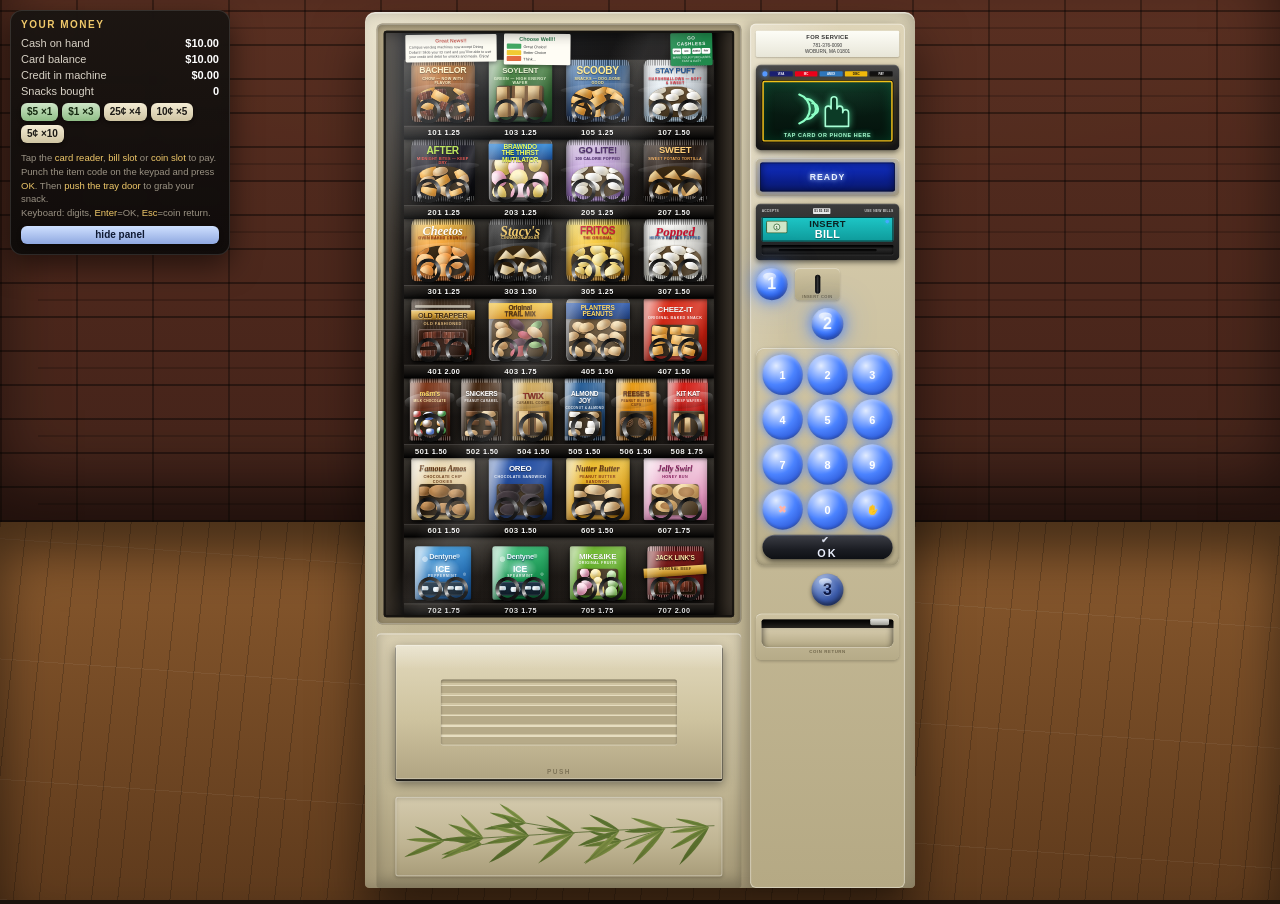
==== vending_machine_sim.html @ 334adb3f "Increase item number font size" ====
<!DOCTYPE html>
<html lang="en">
<head>
<meta charset="utf-8">
<meta name="viewport" content="width=device-width,initial-scale=1,viewport-fit=cover">
<meta name="theme-color" content="#2a1c14">
<title>Vending Machine Simulator</title>
<style>
/* ============================================================
   VENDING MACHINE SIMULATOR — single file, no dependencies
   Design canvas: 760 x 1210 px, scaled to fit the viewport.
   ============================================================ */

*,*::before,*::after{box-sizing:border-box;margin:0;padding:0;-webkit-tap-highlight-color:transparent}
html,body{height:100%}
body{
  background:#1b120c;
  font-family:"Helvetica Neue",Helvetica,Arial,sans-serif;
  overflow-x:hidden;
  color:#eee;
  touch-action:manipulation;
}

/* ---------- room ---------- */
#room{
  position:fixed;inset:0;overflow:hidden;z-index:0;
  background:
    /* warm ceiling light pool */
    radial-gradient(120% 60% at 55% -10%, rgba(255,214,150,.22), rgba(0,0,0,0) 60%),
    linear-gradient(#3a2418 0 58%, #241610 58% 58.4%, #6a4526 58.4% 100%);
}
/* brick wall */
#room::before{
  content:"";position:absolute;left:0;right:0;top:0;height:58%;
  background:
    repeating-linear-gradient(0deg, rgba(0,0,0,.42) 0 2px, rgba(0,0,0,0) 2px 34px),
    repeating-linear-gradient(90deg, rgba(0,0,0,.34) 0 2px, rgba(0,0,0,0) 2px 76px),
    linear-gradient(180deg,#5a2f21,#43231a);
  background-size:auto,auto,auto;
  opacity:.95;
  box-shadow:inset 0 -40px 60px rgba(0,0,0,.55);
}
/* offset every other brick course */
#room::after{
  content:"";position:absolute;left:38px;right:0;top:0;height:58%;
  background:repeating-linear-gradient(0deg,
     rgba(0,0,0,0) 0 34px, rgba(0,0,0,.34) 34px 36px, rgba(0,0,0,0) 36px 68px);
  background-position:0 17px;
  pointer-events:none;opacity:.5;
}
/* wood floor */
#floor{
  position:absolute;left:0;right:0;bottom:0;height:42%;z-index:1;
  background:
    repeating-linear-gradient(96deg, rgba(0,0,0,.20) 0 1px, rgba(0,0,0,0) 1px 26px),
    repeating-linear-gradient(4deg, rgba(255,255,255,.05) 0 1px, rgba(0,0,0,0) 1px 120px),
    linear-gradient(180deg,#8a5a2e,#5e3a1c);
  box-shadow:inset 0 30px 50px rgba(0,0,0,.5);
}
/* ---------- stage / scaling ---------- */
#viewport{position:relative;z-index:3;width:100%;display:flex;justify-content:center}
#stage{flex:0 0 auto;width:760px;height:1210px;transform-origin:top center;position:relative}

/* ============================================================
   MACHINE SHELL
   ============================================================ */
:root{
  --beige:#d6cbae;
  --beige-lt:#efe7cf;
  --beige-dk:#a89a78;
  --beige-dkr:#7e7255;
  --blue:#1f4fd8;
  --blue-glow:#5b8cff;
}
#machine{
  position:absolute;inset:0;
  z-index:2;
  border-radius:14px 14px 6px 6px;
  background:
    linear-gradient(100deg, rgba(255,255,255,.28), rgba(0,0,0,0) 22%),
    linear-gradient(180deg,#e3dabd,#cfc4a6 30%,#c2b795 70%,#a89b79);
  box-shadow:
     0 40px 70px rgba(0,0,0,.55),
     inset 0 2px 0 rgba(255,255,255,.5),
     inset -8px 0 22px rgba(0,0,0,.22);
  display:flex;
  padding:16px 14px 0 16px;
  gap:12px;
}
/* the top service label */
#servicetag{
  width:100%;border-radius:2px;flex:0 0 auto;
  background:linear-gradient(#fdfdf7,#e8e6d8);color:#333;
  font-size:6.5px;line-height:1.45;text-align:center;padding:3px 2px;
  box-shadow:0 1px 2px rgba(0,0,0,.3);
}
#servicetag b{font-size:8px;letter-spacing:.4px}

/* ---------- LEFT: cabinet ---------- */
#cabinet{flex:1 1 auto;display:flex;flex-direction:column;min-width:0}

#glassframe{
  position:relative;height:830px;border-radius:8px;
  padding:10px;
  background:linear-gradient(150deg,#b3a685,#8b7f60);
  box-shadow:inset 0 0 0 2px rgba(255,255,255,.25), inset 0 3px 10px rgba(0,0,0,.35);
}
#glass{
  position:relative;height:100%;border-radius:4px;overflow:hidden;
  background:linear-gradient(180deg,#100e0d,#191512);
  box-shadow:inset 0 0 30px rgba(0,0,0,.9);
  display:flex;flex-direction:column;
}
/* interior side rails */
#glass::before,#glass::after{
  content:"";position:absolute;top:0;bottom:0;width:26px;z-index:4;pointer-events:none;
  background:linear-gradient(90deg,#4a4137,#241f19 60%,#0e0c0a);
}
#glass::before{left:0}
#glass::after{right:0;transform:scaleX(-1)}

#shelves{position:relative;flex:1 1 auto;display:flex;flex-direction:column;padding:40px 28px 0;z-index:2}

.shelf{position:relative;flex:1 1 0;display:flex;flex-direction:column;min-height:0}
.shelf .lit{
  position:absolute;left:0;right:0;top:0;bottom:14px;pointer-events:none;
  background:linear-gradient(180deg, rgba(255,248,225,.16), rgba(255,248,225,.02) 55%);
}
.slots{position:relative;flex:1 1 auto;display:flex;align-items:flex-end;min-height:0;padding-bottom:2px}
.slot{
  position:relative;flex:1 1 0;height:100%;display:flex;align-items:flex-end;justify-content:center;
  padding-bottom:3px;min-width:0;
}
/* the spiral vend coil in front of each column */
/* ---- the vend coil: a helix in perspective, product nested in its turns ---- */
.coil{position:absolute;left:0;right:0;bottom:1px;height:38%;pointer-events:none;
  display:flex;align-items:flex-end;justify-content:center}
.coil.back{z-index:1}      /* the turns that recede behind the product */
.coil.front{z-index:3}     /* the single nearest turn, crossing the product */
.coil.front .ring{
  -webkit-mask:radial-gradient(closest-side,#0000 67%,#000 73%);
          mask:radial-gradient(closest-side,#0000 67%,#000 73%);
  filter:drop-shadow(1.5px 2px 2px rgba(0,0,0,.85));
}
.coilwrap{position:absolute;inset:0;transform:translateX(var(--shift,0))}
.turn{
  position:absolute;left:50%;bottom:0;width:var(--d);height:var(--d);
  margin-left:calc(var(--d) / -2);
  /* --c centres the helix in its slot; index 0 is the front turn (low, left) */
  transform:translate(calc((var(--i) - var(--c)) * var(--px)), calc(var(--i) * var(--py)))
            scale(calc(1 - .085 * var(--i)));
  opacity:calc(1 - .13 * var(--i));
  z-index:calc(20 - var(--i));
}
/* conic gradient + a punched-out middle = a metal ring whose specular
   travels round the wire when the element rotates */
.ring{
  position:absolute;inset:0;border-radius:50%;
  background:conic-gradient(from 200deg,
    #0d0d0d 0 6%, #cfcfcf 12%, #4a4a4a 20%, #0a0a0a 38%,
    #2e2e2e 54%, #9a9a9a 63%, #1a1a1a 74%, #0d0d0d 100%);
  -webkit-mask:radial-gradient(closest-side,#0000 70%,#000 75%);
          mask:radial-gradient(closest-side,#0000 70%,#000 75%);
  filter:drop-shadow(1px 1.5px 1.5px rgba(0,0,0,.8));
}
/* dispensing: the wire turns and the whole thread marches forward */
.coil.spin .ring{animation:ringspin .34s linear infinite}
@keyframes ringspin{to{transform:rotate(360deg)}}
.coil.spin .turn{
  animation:advance .40s linear infinite;
  animation-delay:calc(var(--i) / var(--n) * -.40s);
}
@keyframes advance{
  0%{transform:translate(calc((var(--n) - var(--c)) * var(--px)), calc(var(--n) * var(--py)))
              scale(calc(1 - .085 * var(--n)));opacity:0}
  16%{opacity:.85}
  84%{opacity:1}
  100%{transform:translate(calc((-1 - var(--c)) * var(--px)), calc(-1 * var(--py)))
              scale(1.085);opacity:0}
}
/* the front turn only ever sweeps the frontmost pitch, so nothing else
   crosses the product while the coil is running */
.coil.front.spin .turn{animation:advancefront .40s linear infinite;animation-delay:0s}
@keyframes advancefront{
  0%{transform:translate(calc((1 - var(--c)) * var(--px)), var(--py)) scale(.915);opacity:0}
  22%{opacity:1}
  82%{opacity:1}
  100%{transform:translate(calc((-1 - var(--c)) * var(--px)), calc(-1 * var(--py)))
              scale(1.085);opacity:0}
}
/* the product sits in the coil, with a contact shadow on the tray floor */
.itemholder{transform-origin:50% 100%;z-index:2}
.itemholder::after{
  content:"";position:absolute;left:6%;right:6%;bottom:-4px;height:7px;border-radius:50%;
  background:radial-gradient(closest-side ellipse,rgba(0,0,0,.75),rgba(0,0,0,0));
}
.itemholder.pushing{transform:translateY(7px) scale(1.045) rotate(1.5deg)}
/* shelf front rail with price/code tags */
.rail{
  position:relative;height:19px;flex:0 0 19px;z-index:5;
  background:linear-gradient(180deg,#2b2723,#141210 60%,#000);
  box-shadow:0 2px 5px rgba(0,0,0,.7), inset 0 1px 0 rgba(255,255,255,.14);
  display:flex;align-items:center;padding:0 2px;
}
.tag{
  flex:1 1 0;display:flex;align-items:center;justify-content:center;gap:4px;min-width:0;
  font:700 11px/1 "Arial Narrow",Arial,sans-serif;color:#f2f2ef;letter-spacing:.5px;
  text-shadow:0 1px 1px #000;
}
.tag .price{color:#fff;font-weight:700;font-size:10px}
.tag.out .code,.tag.out .price{color:#9a8d80;opacity:.65}
.tag .sel{
  padding:1px 3px;border-radius:2px;
}
.tag.active .sel{background:#ffd23a;color:#111;text-shadow:none;box-shadow:0 0 8px #ffd23a}

/* glass reflections + door frame */
#gloss{
  position:absolute;inset:0;z-index:8;pointer-events:none;border-radius:4px;
  background:
    linear-gradient(112deg, rgba(255,255,255,.16) 0 8%, rgba(255,255,255,0) 26%),
    linear-gradient(112deg, rgba(255,255,255,0) 40%, rgba(255,255,255,.10) 46% 49%, rgba(255,255,255,0) 55%),
    radial-gradient(120% 60% at 20% 0%, rgba(190,220,255,.13), rgba(0,0,0,0) 60%);
  mix-blend-mode:screen;
}
#glasslip{position:absolute;inset:0;z-index:9;pointer-events:none;border-radius:4px;
  box-shadow:inset 0 0 0 3px rgba(20,18,15,.85), inset 0 0 22px rgba(0,0,0,.55)}

/* interior stickers */
.sticker{position:absolute;z-index:6;font-family:Arial,Helvetica,sans-serif;color:#222;
  box-shadow:0 2px 6px rgba(0,0,0,.5);border-radius:2px}
#sk-news{top:5px;left:30px;width:126px;padding:4px 5px;background:#fdfbf1;font-size:5px;line-height:1.3;
  transform:rotate(-.6deg)}
#sk-news b{display:block;text-align:center;color:#c0392b;font-size:7px;margin-bottom:1px}
#sk-choose{top:4px;left:166px;width:92px;background:#fffdf4;padding:3px 4px;transform:rotate(.5deg)}
#sk-choose h4{font-size:7.5px;text-align:center;color:#1d6b3a;margin-bottom:2px}
#sk-choose .row{display:flex;align-items:center;gap:3px;font-size:5.2px;margin-bottom:1.5px}
#sk-choose .sw{width:20px;height:7px;border-radius:1px}
/* green cashless label, taped up beside the other notices */
#sk-cash{
  top:3px;right:30px;width:58px;padding:3px 2px;background:#1f8a4c;color:#fff;
  font-size:4.2px;text-align:center;line-height:1.25;z-index:7;transform:rotate(-1deg);
}
#sk-cash b{display:block;font-size:6.4px;letter-spacing:.6px;margin-bottom:1px}
#sk-cash .cards{display:flex;gap:1.5px;justify-content:center;margin:2px 0}
#sk-cash .cards span{width:12px;height:8px;border-radius:1.5px;background:#fff;color:#222;
  font-size:3.6px;font-weight:700;display:grid;place-items:center}

/* ---------- dispense area ---------- */
#dispense{
  position:relative;flex:1 1 auto;margin-top:12px;border-radius:6px 6px 4px 4px;
  background:linear-gradient(180deg,#d8ceb1,#c0b593 60%,#a29674);
  box-shadow:inset 0 2px 0 rgba(255,255,255,.45), inset 0 -10px 18px rgba(0,0,0,.22);
  padding:18px 26px 22px;
  display:flex;align-items:flex-start;justify-content:center;
  perspective:900px;
}
#bay{
  position:relative;width:100%;height:186px;border-radius:4px;
  background:#0b0a09;
  box-shadow:inset 0 8px 20px rgba(0,0,0,.9), 0 2px 0 rgba(255,255,255,.28);
  overflow:hidden;
}
#bayitem{position:absolute;left:50%;bottom:14px;transform:translateX(-50%);width:150px;height:96px;
  display:flex;align-items:flex-end;justify-content:center;opacity:0;transition:opacity .2s}
#bayitem.show{opacity:1}
#door{
  position:absolute;left:26px;right:26px;top:16px;height:186px;z-index:4;cursor:grab;
  transform-origin:50% 100%;transition:transform .42s cubic-bezier(.22,1.2,.4,1);
  border-radius:4px 4px 2px 2px;
  background:
    linear-gradient(180deg, rgba(255,255,255,.35), rgba(0,0,0,0) 18%),
    linear-gradient(180deg,#e2d9bc,#cec39f 55%,#b0a482);
  box-shadow:0 6px 14px rgba(0,0,0,.45), inset 0 0 0 1.5px rgba(255,255,255,.35);
  touch-action:none;
}
#door .louvers{position:absolute;left:14%;right:14%;top:26%;height:48%;border-radius:3px;
  background:repeating-linear-gradient(180deg,
    #b6aa88 0 5px, #cfc4a2 5px 7px, #e6ddc0 7px 9px, #b6aa88 9px 14px);
  box-shadow:inset 0 1px 3px rgba(0,0,0,.4), 0 1px 0 rgba(255,255,255,.4)}
#door .push{
  position:absolute;left:0;right:0;bottom:6px;text-align:center;
  font:700 9px/1 Arial;letter-spacing:2px;color:#6e6449;opacity:.75;transition:color .2s}
#door.ready .push{color:#8a6510;opacity:1}
#door.pushed{transform:rotateX(-62deg)}
#door.ready::after{
  content:"";position:absolute;inset:-3px;border-radius:6px;pointer-events:none;
  box-shadow:0 0 0 2px rgba(255,210,58,.9), 0 0 26px rgba(255,210,58,.6);
  animation:pulse 1.1s ease-in-out infinite}
@keyframes pulse{50%{box-shadow:0 0 0 2px rgba(255,210,58,.35), 0 0 10px rgba(255,210,58,.25)}}

/* bamboo: a screen print on the cabinet panel below the tray — flat ink,
   no depth, multiplied into the beige so the panel's shading reads through */
#bamboo{
  position:absolute;left:36px;right:36px;top:232px;bottom:22px;z-index:3;
  transform:rotate(180deg);
  opacity:.82;mix-blend-mode:multiply;pointer-events:none;
}
/* lower front panel of the cabinet, below the tray */
#basepanel{
  position:absolute;left:26px;right:26px;top:226px;bottom:16px;border-radius:4px;z-index:1;
  background:linear-gradient(180deg,#d4caad,#bfb492 60%,#a89c79);
  box-shadow:inset 0 0 0 1.5px rgba(255,255,255,.35), inset 0 3px 8px rgba(0,0,0,.16),
             0 2px 5px rgba(0,0,0,.22);
}


/* ============================================================
   RIGHT: CONTROL COLUMN
   ============================================================ */
#console{
  position:relative;flex:0 0 214px;display:flex;flex-direction:column;align-items:center;
  gap:11px;padding:10px 8px 18px;border-radius:8px;
  background:
    linear-gradient(100deg, rgba(255,255,255,.3), rgba(0,0,0,0) 30%),
    linear-gradient(180deg,#ded4b7,#cabf9d 45%,#b5a984);
  box-shadow:inset 0 0 0 1.5px rgba(255,255,255,.4), -6px 0 16px rgba(0,0,0,.22);
}
/* recessed bezel used by each module */
.bezel{
  position:relative;width:100%;border-radius:8px;padding:8px;
  background:linear-gradient(180deg,#cdc2a1,#bdb28f);
  box-shadow:inset 0 1px 0 rgba(255,255,255,.55), inset 0 -2px 4px rgba(0,0,0,.18),
             0 2px 4px rgba(0,0,0,.18);
}

/* ---------- card reader ---------- */
#reader{
  width:100%;border-radius:7px;padding:9px 9px 12px;cursor:pointer;
  background:linear-gradient(180deg,#4a4a4a,#232323 40%,#141414);
  box-shadow:0 3px 8px rgba(0,0,0,.5), inset 0 1px 0 rgba(255,255,255,.22);
}
#reader .strip{display:flex;gap:3px;align-items:center;margin-bottom:6px}
#reader .strip .pill{height:7px;border-radius:1px;flex:1 1 0;font-size:4px;color:#111;
  display:grid;place-items:center;font-weight:700}
#readerled{width:7px;height:7px;border-radius:50%;background:#59f;box-shadow:0 0 8px #59f;flex:0 0 7px;
  animation:blip 1.6s linear infinite}
@keyframes blip{0%,70%{opacity:1}85%{opacity:.25}100%{opacity:1}}

/* the yellow-outlined LCD */
#lcd{
  position:relative;height:84px;border-radius:3px;overflow:hidden;
  border:2.5px solid #f2c218;
  background:
    radial-gradient(120% 90% at 50% 0%, rgba(90,255,190,.10), rgba(0,0,0,0) 70%),
    linear-gradient(180deg,#0a2418,#04120c);
  box-shadow:0 0 0 1px #000, inset 0 0 16px rgba(0,255,140,.16),
             0 0 10px rgba(242,194,24,.25);
}
#lcd .scene{position:absolute;inset:0;opacity:0;transition:opacity .3s linear;
  display:grid;place-items:center;pointer-events:none}
#lcd .scene.on{opacity:1}
#lcd .cap{position:absolute;bottom:4px;left:0;right:0;text-align:center;
  font:700 7.5px/1 Arial;letter-spacing:.8px;color:#a8ffd2;
  text-shadow:0 0 7px rgba(90,255,180,.95)}
#lcd .status{position:absolute;inset:0;display:none;place-items:center;text-align:center;
  font:800 11px/1.5 Arial;color:#b6ffdb;text-shadow:0 0 9px rgba(90,255,180,.85);letter-spacing:1px}
#lcd.busy .scene{opacity:0}
#lcd.busy .status{display:grid}
.lcdwrap{width:100%;height:100%;position:relative;display:grid;place-items:center}
.lcdart{filter:drop-shadow(0 0 5px rgba(90,255,180,.7));margin-top:-6px}
/* tap scene: hand approaching a contactless glyph */
.handsvg{animation:tapmove 1.6s ease-in-out infinite}
@keyframes tapmove{0%,100%{transform:translate(16px,10px)}50%{transform:translate(2px,0)}}
.cardsvg{animation:cardin 2.4s ease-in-out infinite}
@keyframes cardin{0%,12%{transform:translate(30px,8px)}58%,100%{transform:translate(0,0)}}
.wave{animation:waveglow 1.6s ease-in-out infinite}
.wave:nth-child(2){animation-delay:.18s}
.wave:nth-child(3){animation-delay:.36s}
@keyframes waveglow{0%,100%{opacity:.22}50%{opacity:1}}
.brandgrid{display:flex;flex-wrap:wrap;gap:3px;justify-content:center;width:92%;margin-top:-8px}
.brandgrid span{width:32px;height:17px;border-radius:2px;display:grid;place-items:center;
  font:800 6px/1 Arial;letter-spacing:.3px;box-shadow:0 1px 2px rgba(0,0,0,.6)}

/* ---------- VFD ---------- */
#vfdshell{width:100%;border-radius:6px;padding:6px;
  background:linear-gradient(180deg,#c6bb99,#a89c7a);
  box-shadow:inset 0 1px 0 rgba(255,255,255,.5),0 2px 4px rgba(0,0,0,.2)}
#vfd{
  height:40px;border-radius:3px;display:grid;place-items:center;text-align:center;padding:2px 4px;
  background:linear-gradient(180deg,#1130c9,#0b1f8e 60%,#0a1a72);
  box-shadow:inset 0 0 12px rgba(0,0,0,.6), 0 0 12px rgba(40,90,255,.55), inset 0 0 0 1px #06103f;
  font:700 12px/1.15 "Arial Narrow",Arial,sans-serif;letter-spacing:1.4px;color:#eaf1ff;
  text-shadow:0 0 6px rgba(190,215,255,.95),0 0 14px rgba(90,140,255,.8);
  white-space:pre-line;
}
#vfd.alert{animation:vfdflash .35s steps(1) 4}
@keyframes vfdflash{50%{color:#ffd9d9;text-shadow:0 0 8px #ff9a9a}}

/* ---------- bill acceptor ---------- */
#billunit{width:100%;border-radius:6px;padding:6px 8px 8px;cursor:pointer;
  background:linear-gradient(180deg,#3b3b3b,#1c1c1c);
  box-shadow:0 3px 7px rgba(0,0,0,.5),inset 0 1px 0 rgba(255,255,255,.2)}
#billunit .top{display:flex;justify-content:space-between;align-items:center;
  font:700 4.6px/1 Arial;color:#cfcfcf;margin-bottom:4px;letter-spacing:.3px}
#billunit .top .bl{width:24px;height:8px;background:#e8e8e8;border-radius:1px;color:#111;
  font-size:4px;display:grid;place-items:center}
#billsticker{
  position:relative;height:34px;border-radius:2px;overflow:hidden;
  background:linear-gradient(180deg,#1ec7c7,#0e9a9a);
  box-shadow:inset 0 0 0 1.5px #073c3c;
  display:grid;place-items:center;
}
#billsticker .txt{font:800 13px/1 Arial;color:#0a2222;letter-spacing:.5px;text-align:center}
#billsticker .txt em{display:block;font-style:normal;color:#fff;font-size:15px;
  text-shadow:0 1px 1px rgba(0,0,0,.35)}
#billsticker .demo{position:absolute;left:6px;top:5px}
/* opt-in hook for a future machine event; ordinary bill insertion stays static */
#billsticker.fx-animate-bill .demo{animation:billpush 2.6s ease-in-out infinite}
@keyframes billpush{0%,15%{transform:translateX(0);opacity:1}60%{transform:translateX(26px);opacity:.15}
  61%,100%{transform:translateX(0);opacity:1}}
#billslot{position:relative;height:13px;margin-top:5px;border-radius:2px;
  background:linear-gradient(180deg,#000,#2a2a2a 40%,#111);
  box-shadow:inset 0 2px 4px rgba(0,0,0,.9), 0 1px 0 rgba(255,255,255,.15)}
#billslot::after{content:"";position:absolute;left:50%;top:50%;transform:translate(-50%,-50%);
  width:74%;height:3px;border-radius:2px;background:#0a0a0a;box-shadow:inset 0 1px 2px #000}
#billled{position:absolute;right:6px;top:4px;width:5px;height:5px;border-radius:50%;
  background:#4af;box-shadow:0 0 7px #4af}

/* ---------- big round lights 1 / 2 / 3 ---------- */
.lightrow{width:100%;display:flex;align-items:center;gap:10px}
.bigbtn{
  position:relative;width:44px;height:44px;flex:0 0 44px;border-radius:50%;cursor:pointer;
  border:none;display:grid;place-items:center;
  background:radial-gradient(circle at 34% 28%, #9fb7e6, #3b5aa8 55%, #16265c);
  box-shadow:0 3px 6px rgba(0,0,0,.45), inset 0 -3px 6px rgba(0,0,0,.45),
             inset 0 3px 6px rgba(255,255,255,.35);
  color:#0b1642;font:800 22px/1 Arial;text-shadow:0 1px 0 rgba(255,255,255,.35);
  transition:box-shadow .18s, color .18s, background .18s;
}
.bigbtn::after{content:"";position:absolute;left:22%;top:12%;width:42%;height:26%;border-radius:50%;
  background:linear-gradient(180deg,rgba(255,255,255,.75),rgba(255,255,255,0));pointer-events:none}
.bigbtn.lit{
  background:radial-gradient(circle at 34% 28%, #dfeaff, #3f7bff 48%, #1436b4);
  color:#f4f9ff;text-shadow:0 0 8px #cfe0ff;
  box-shadow:0 0 18px rgba(70,130,255,.95), 0 0 42px rgba(70,130,255,.5),
             inset 0 -3px 6px rgba(0,0,0,.3), inset 0 3px 8px rgba(255,255,255,.5);
}
.bigbtn:active{transform:translateY(1px)}
.bigwrap{position:relative;width:100%;display:flex;justify-content:center}

/* coin slot */
#coinslot{
  position:relative;flex:0 0 62px;height:44px;border-radius:6px;cursor:pointer;
  background:linear-gradient(180deg,#cfc4a2,#b3a884);
  box-shadow:inset 0 1px 0 rgba(255,255,255,.5), 0 2px 3px rgba(0,0,0,.2);
  display:grid;place-items:center;
}
#coinslot .mouth{width:7px;height:26px;border-radius:4px;
  background:linear-gradient(90deg,#000,#3a3a3a 45%,#0a0a0a);
  box-shadow:inset 0 0 4px #000, 0 1px 0 rgba(255,255,255,.35)}
#coinslot .lbl{position:absolute;bottom:2px;font:700 5.5px/1 Arial;color:#6e6449;letter-spacing:.6px}

/* ---------- keypad ---------- */
#keypadblock{width:100%;border-radius:12px;padding:9px;
  background:linear-gradient(180deg,#d3c8a7,#b9ae8b);
  box-shadow:inset 0 1px 0 rgba(255,255,255,.55), inset 0 -3px 6px rgba(0,0,0,.2),
             0 2px 5px rgba(0,0,0,.22)}
#keypad{display:grid;grid-template-columns:repeat(3,1fr);gap:6px}
.key{
  position:relative;aspect-ratio:1/1;border-radius:50%;border:none;cursor:pointer;
  background:radial-gradient(circle at 34% 28%, #6f83b4, #2b3c74 55%, #101c46);
  box-shadow:0 2px 4px rgba(0,0,0,.45), inset 0 -2px 4px rgba(0,0,0,.5),
             inset 0 2px 4px rgba(255,255,255,.28);
  color:#c9d6f5;font:800 15px/1 Arial;display:grid;place-items:center;
  transition:box-shadow .15s,color .15s,background .15s,transform .06s;
}
.key.lit{
  background:radial-gradient(circle at 34% 28%, #e2ecff, #4b83ff 48%, #1a3fbd);
  color:#fff;text-shadow:0 0 6px #d6e5ff;
  box-shadow:0 0 12px rgba(75,131,255,.9), inset 0 -2px 4px rgba(0,0,0,.28),
             inset 0 2px 5px rgba(255,255,255,.45);
}
.key.press{transform:scale(.93);box-shadow:0 0 16px rgba(140,190,255,1), inset 0 2px 6px rgba(0,0,0,.5)}
.key.clr{color:#ffb4a8;font-size:14px}
#okkey{
  margin-top:7px;width:100%;height:34px;border-radius:17px;border:none;cursor:pointer;
  background:linear-gradient(180deg,#3d3f47,#1b1d23 60%,#0e1014);
  box-shadow:0 3px 6px rgba(0,0,0,.5), inset 0 1px 0 rgba(255,255,255,.28);
  color:#e9eefc;font:800 15px/1 Arial;letter-spacing:3px;display:grid;place-items:center;
  transition:box-shadow .15s,color .15s}
#okkey.lit{color:#fff;text-shadow:0 0 8px #9fc0ff;
  box-shadow:0 0 16px rgba(90,150,255,.8), inset 0 1px 0 rgba(255,255,255,.35)}
#okkey:active{transform:translateY(1px)}
#okkey .chk{margin-right:6px;font-size:12px;opacity:.9}

/* ---------- coin return ---------- */
#returnwrap{width:100%;border-radius:8px;padding:8px;
  background:linear-gradient(180deg,#cdc2a1,#b6ab88);
  box-shadow:inset 0 1px 0 rgba(255,255,255,.5), 0 2px 4px rgba(0,0,0,.2)}
#cointray{
  position:relative;height:38px;border-radius:3px 3px 8px 8px;cursor:pointer;
  background:linear-gradient(180deg,#0d0c0b,#2b2823 30%,#d7ccae 32%,#b3a884);
  box-shadow:inset 0 6px 10px rgba(0,0,0,.75), 0 1px 0 rgba(255,255,255,.4);
  overflow:hidden;display:flex;align-items:flex-end;justify-content:center;gap:3px;padding-bottom:4px;
}
#cointray.has{box-shadow:inset 0 6px 10px rgba(0,0,0,.75),0 0 0 2px rgba(255,210,58,.9),0 0 20px rgba(255,210,58,.5)}
.coin{
  width:15px;height:15px;border-radius:50%;font:700 5.5px/1 Arial;display:grid;place-items:center;
  color:#3a3a34;animation:drop .35s cubic-bezier(.3,1.5,.5,1) both;
  background:radial-gradient(circle at 34% 28%,#f2f2ec,#b9b9ae 60%,#7e7e75);
  box-shadow:0 1px 2px rgba(0,0,0,.6), inset 0 0 0 1px rgba(255,255,255,.4);
}
.coin.c25{width:17px;height:17px}
.coin.c05{width:14px;height:14px}
.coin.c10{width:12px;height:12px}
.coin.c100{background:radial-gradient(circle at 34% 28%,#ffe9a8,#d0a54a 60%,#8f6a1e);color:#4a3510}
@keyframes drop{from{transform:translateY(-26px) rotate(-40deg);opacity:0}}
#returnlbl{text-align:center;font:700 6px/1 Arial;color:#6e6449;letter-spacing:.8px;margin-top:4px}
#coinbtn{
  position:absolute;right:6px;top:-1px;width:26px;height:9px;border-radius:2px;cursor:pointer;z-index:3;
  background:linear-gradient(180deg,#e9e9e4,#9d9d95);box-shadow:0 1px 2px rgba(0,0,0,.6)}

/* ============================================================
   SNACK ART
   ============================================================ */
.pk{position:relative;transform-origin:50% 100%;--u:1px;
  filter:drop-shadow(0 5px 5px rgba(0,0,0,.65))}
.pk *{position:absolute}

/* --- pillow / chip bag --- */
.bag{width:100%;height:100%}
.bag .body{
  inset:0;border-radius:7px/11px;
  background:
    /* left + right barrel shading makes the flat div read as a puffed pillow bag */
    linear-gradient(90deg, rgba(0,0,0,.45) 0, rgba(0,0,0,.10) 8%, rgba(255,255,255,.20) 24%,
      rgba(255,255,255,.06) 46%, rgba(0,0,0,.12) 74%, rgba(0,0,0,.30) 92%, rgba(0,0,0,.5)),
    linear-gradient(178deg, var(--c1), var(--c2) 58%, var(--c3));
  box-shadow:inset 0 0 12px rgba(0,0,0,.30);
}
/* metallic vertical creases — subtle, or the print washes out */
.bag .creases{inset:0;border-radius:7px/11px;opacity:.20;
  background:repeating-linear-gradient(90deg,
    rgba(255,255,255,.22) 0 1px, rgba(255,255,255,0) 1px 8px,
    rgba(0,0,0,.22) 8px 9px, rgba(255,255,255,0) 9px 17px)}
.bag .crimp{left:0;right:0;height:calc(8 * var(--u));
  background:repeating-linear-gradient(90deg, rgba(0,0,0,.45) 0 1.5px, rgba(255,255,255,.30) 1.5px 3px);
  filter:saturate(.35) brightness(.92);opacity:.85}
.bag .crimp.t{top:0;border-radius:7px 7px 0 0}
.bag .crimp.b{bottom:0;border-radius:0 0 7px 7px}
.bag .brand{
  left:5%;right:5%;top:11%;text-align:center;font-weight:900;letter-spacing:-.4px;
  color:var(--tc,#fff);text-shadow:0 1.5px 0 rgba(0,0,0,.32),0 0 7px rgba(0,0,0,.30);
  font-size:calc(var(--bs,15) * var(--u));line-height:.95;
  font-family:Impact,"Arial Black",Arial,sans-serif;
}
.bag .brand.script{font-family:Georgia,serif;font-style:italic;font-weight:700;letter-spacing:0}
.bag .flav{
  left:7%;right:7%;top:28%;text-align:center;font:800 calc(5.2 * var(--u))/1.1 Arial;letter-spacing:.3px;
  color:var(--fc,#fff2c8);text-transform:uppercase;text-shadow:0 1px 1px rgba(0,0,0,.45)}
.bag .swoosh{left:-8%;right:-8%;top:38%;height:14%;
  background:linear-gradient(180deg,rgba(255,255,255,.42),rgba(255,255,255,0));
  border-radius:50%;transform:rotate(-4deg);opacity:.35}
/* the product "photograph" — sits above the coil so it stays visible */
.bag .food{left:9%;right:9%;top:43%;bottom:8%;border-radius:46% 46% 42% 42%;overflow:hidden;
  box-shadow:0 2px 5px rgba(0,0,0,.4)}
.bag .gl{inset:0;border-radius:7px/11px;pointer-events:none;
  background:linear-gradient(112deg,rgba(255,255,255,.26) 0 9%,rgba(255,255,255,0) 28%,
    rgba(255,255,255,0) 64%,rgba(255,255,255,.14) 75%,rgba(255,255,255,0) 88%)}
.bag .nw{right:7%;bottom:2%;font:700 calc(4 * var(--u))/1 Arial;color:rgba(255,255,255,.75);z-index:2}

/* photorealistic-ish potato chips */
/* --- the product "photo": a pile of individually drawn pieces --- */
.pile{overflow:hidden;background:linear-gradient(180deg,#3d2c14,#1c1207)}
.pile.light{background:linear-gradient(180deg,#6b5334,#3a2b17)}
.ch{
  border-radius:48% 52% 44% 56% / 50% 46% 54% 50%;
  background:
    radial-gradient(circle at 62% 72%, rgba(0,0,0,.22), rgba(0,0,0,0) 60%),
    radial-gradient(circle at 34% 26%, var(--h) 0 18%, var(--m) 56%, var(--d) 98%);
  box-shadow:0 1px 2px rgba(0,0,0,.6), inset 0 0 3px rgba(255,255,255,.35);
  --h:#fff4d4;--m:#e8b45c;--d:#a4701f;
}
/* gently ruffled edge — a fried chip, not an egg and not a shard */
.ch.potato,.ch.kettle{
  clip-path:polygon(100% 50%,92% 67.4%,85.4% 85.4%,67.4% 92%,50% 100%,32.6% 92%,
    14.6% 85.4%,8% 67.4%,0% 50%,8% 32.6%,14.6% 14.6%,32.6% 8%,
    50% 0%,67.4% 8%,85.4% 14.6%,92% 32.6%);
  border-radius:0;
}
/* blistered spots — the giveaway texture of a fried chip up close */
.ch.potato::after,.ch.kettle::after{
  content:"";position:absolute;inset:0;
  background-image:
    radial-gradient(circle at 32% 62%, rgba(126,74,20,.34) 0 7%, rgba(0,0,0,0) 8%),
    radial-gradient(circle at 63% 37%, rgba(126,74,20,.30) 0 6%, rgba(0,0,0,0) 7%),
    radial-gradient(circle at 48% 78%, rgba(126,74,20,.26) 0 5%, rgba(0,0,0,0) 6%);
}
.ch.potato{--h:#ffeeba;--m:#eab55a;--d:#a06e20}
.ch.kettle{--h:#ffe4a6;--m:#d89b40;--d:#8a5b16;
  clip-path:polygon(98% 47%,91% 66%,84% 87%,65% 90%,50% 99%,30% 93%,
    16% 84%,7% 66%,1% 48%,9% 30%,17% 13%,34% 9%,
    52% 1%,68% 9%,86% 16%,93% 31%)}
.ch.corn{--h:#fff4bb;--m:#f4d05e;--d:#bd921e;border-radius:36% 36% 44% 44%/58% 58% 42% 42%}
.ch.cheese{--h:#ffd396;--m:#f7963a;--d:#b45a0c;border-radius:46%/52%}
.ch.tortilla{--h:#ffe3a6;--m:#dfa251;--d:#9c6820;clip-path:polygon(50% 3%,97% 95%,3% 95%);
  border-radius:0;box-shadow:0 1px 2px rgba(0,0,0,.6)}
.ch.pita{--h:#fff0cd;--m:#e3c07c;--d:#a5833c;clip-path:polygon(50% 4%,96% 93%,4% 93%);
  border-radius:0;box-shadow:0 1px 2px rgba(0,0,0,.55)}
.ch.pop{--h:#ffffff;--m:#f6efdd;--d:#cabe9c;
  border-radius:54% 46% 58% 42% / 46% 58% 42% 54%}
.ch.cracker{--h:#ffd589;--m:#ed9f31;--d:#ac600c;border-radius:2.5px}
.ch.cookie{--h:#c9945a;--m:#95612b;--d:#583714;border-radius:50%}
.ch.oreo{--h:#3a3036;--m:#211a1e;--d:#0d0a0c;border-radius:50%}
.ch.nut{--h:#f4d9ab;--m:#cc9558;--d:#8a5c27;border-radius:50% 50% 44% 44%/58% 58% 42% 42%}
.ch.peanut{--h:#f7e0b4;--m:#d4a468;--d:#96682f;border-radius:44% 44% 48% 48%/62% 62% 38% 38%}
.ch.raisin{--h:#7a5468;--m:#42222f;--d:#1d0d14;border-radius:50% 50% 46% 46%/56% 56% 44% 44%}
.ch.mnut{--h:#a8d68a;--m:#5f8f4a;--d:#33572a;border-radius:50%}
.ch.cran{--h:#d4667a;--m:#a8332f;--d:#651316;border-radius:50%}
.ch.jelly{--h:#ffe9f2;--m:#f2a0c0;--d:#b2547f;border-radius:50%}
.ch.jelly.b{--h:#fff6c8;--m:#f2d05e;--d:#b08f16}
.ch.jelly.c{--h:#d8f2c8;--m:#8ecb6a;--d:#4f8a35}
.ch.meat{--h:#7e3a26;--m:#4c1c10;--d:#240f07;border-radius:3px/6px}
.ch.meat::after{content:"";position:absolute;inset:0;border-radius:inherit;
  background:repeating-linear-gradient(94deg,
    rgba(255,255,255,.16) 0 1px, rgba(0,0,0,.22) 1px 3px, rgba(0,0,0,0) 3px 6px)}
/* chocolate, wafer, cups, coated lentils, mint pellets */
.ch.choc{--h:#8a5a34;--m:#5a3418;--d:#2e1a09;border-radius:2px;
  box-shadow:0 1px 2px rgba(0,0,0,.7), inset 0 1px 0 rgba(255,255,255,.28),
             inset 0 -1px 0 rgba(0,0,0,.4)}
.ch.wafer{--h:#e8c98e;--m:#b98a4a;--d:#6b4a1c;border-radius:1.5px}
.ch.wafer::after{content:"";position:absolute;inset:0;border-radius:inherit;
  background:linear-gradient(90deg,rgba(90,52,20,.85) 0 16%,rgba(0,0,0,0) 17% 83%,
    rgba(90,52,20,.85) 84%)}
.ch.cup{--h:#7a4a22;--m:#4e2c10;--d:#281404;border-radius:50%}
.ch.cup::after{content:"";position:absolute;inset:14%;border-radius:50%;
  background:repeating-conic-gradient(from 0deg,rgba(255,255,255,.14) 0 4deg,rgba(0,0,0,.18) 4deg 8deg)}
.ch.lentil{--h:#fff;--m:#c8302a;--d:#7d1410;border-radius:50%}
.ch.lentil::after{content:"";position:absolute;left:22%;top:16%;width:34%;height:24%;
  border-radius:50%;background:linear-gradient(180deg,rgba(255,255,255,.85),rgba(255,255,255,0))}
.ch.lentil.b{--m:#2f5fd0;--d:#123a94}
.ch.lentil.g{--m:#3f9e46;--d:#166b22}
.ch.lentil.y{--m:#f2c218;--d:#a8820a}
.ch.lentil.n{--m:#8a5a34;--d:#4a2c12}
.ch.lentil.o{--m:#ec8b1c;--d:#a35606}
.ch.pellet{--h:#ffffff;--m:#eef6fb;--d:#b9cfdd;border-radius:3px/5px;
  box-shadow:0 1px 2px rgba(0,0,0,.45), inset 0 0 3px rgba(160,210,240,.7)}
.ch.almond{--h:#f0dcb4;--m:#c69a62;--d:#8a6330;
  border-radius:50% 50% 46% 46%/64% 64% 36% 36%}
.ch.coco{--h:#ffffff;--m:#f2ece0;--d:#c9bfa8;border-radius:2px/4px}
.ch.swirl{--h:#f6dda6;--m:#d5a259;--d:#96682c;border-radius:50%}
.ch.swirl::after{content:"";position:absolute;inset:22%;border-radius:50%;
  background:radial-gradient(circle,#b0743a,#8a5624);opacity:.8}

/* --- candy bar --- */
.bar{width:100%;height:100%}
.bar .creases{inset:0;border-radius:3px;opacity:.16;
  background:repeating-linear-gradient(90deg,
    rgba(255,255,255,.3) 0 1px, rgba(255,255,255,0) 1px 6px,
    rgba(0,0,0,.3) 6px 7px, rgba(255,255,255,0) 7px 13px)}
.bar .band{left:-12%;right:-12%;top:22%;height:26%;transform:rotate(-7deg);
  background:linear-gradient(180deg,rgba(255,255,255,.30),rgba(255,255,255,.06) 60%,
    rgba(0,0,0,.14));border-radius:50%/40%}
.bar .sub{margin-top:calc(2 * var(--u));text-align:center;
  font:800 calc(4.4 * var(--u))/1.15 Arial;letter-spacing:.4px;
  color:var(--sc,rgba(255,255,255,.85));text-transform:uppercase}
.bar .photo{left:9%;right:9%;top:52%;bottom:7%;border-radius:3px;overflow:hidden;
  box-shadow:0 2px 4px rgba(0,0,0,.5), inset 0 0 0 1px rgba(255,255,255,.14)}

.bar .body{inset:0;border-radius:3px;
  background:
    linear-gradient(100deg, rgba(255,255,255,.45) 0 7%, rgba(255,255,255,0) 26%),
    linear-gradient(255deg, rgba(255,255,255,.28) 0 6%, rgba(255,255,255,0) 22%),
    linear-gradient(170deg, var(--c1), var(--c2) 60%, var(--c3));
  box-shadow:inset 0 0 10px rgba(0,0,0,.4), 0 1px 3px rgba(0,0,0,.6)}
.bar .seam{left:0;right:0;height:6px;
  background:repeating-linear-gradient(90deg,rgba(0,0,0,.35) 0 1px,rgba(255,255,255,.3) 1px 2.5px)}
.bar .seam.t{top:0}.bar .seam.b{bottom:0}
.bar .txt{left:2%;right:2%;top:21%;text-align:center}
.bar .txt > *{position:static}
.bar .name{text-align:center;
  font:900 calc(12 * var(--u))/1.02 Impact,"Arial Black",Arial;
  color:var(--tc,#fff);letter-spacing:-.3px;text-shadow:0 1px 1px rgba(0,0,0,.55)}
.bar .name.sm{font-size:calc(9 * var(--u))}
.bar .name.script{font-family:Georgia,serif;font-style:italic;font-weight:700}
.bar .gl{inset:0;border-radius:3px;
  background:linear-gradient(100deg,rgba(255,255,255,.3) 0 12%,rgba(255,255,255,0) 34%,
   rgba(255,255,255,.14) 62%,rgba(255,255,255,0) 80%)}

/* --- clear pouch (nuts / trail mix) --- */
.pouch{width:100%;height:100%}
.pouch .body{inset:0;border-radius:5px/8px;
  background:
    linear-gradient(100deg,rgba(255,255,255,.4) 0 8%,rgba(255,255,255,0) 30%),
    linear-gradient(180deg,rgba(255,255,255,.16),rgba(230,235,240,.10));
  box-shadow:inset 0 0 0 1px rgba(255,255,255,.35), inset 0 0 12px rgba(0,0,0,.25)}
.pouch .fill{left:5%;right:5%;bottom:7%;top:33%;border-radius:6px/10px;overflow:hidden;
  box-shadow:inset 0 0 8px rgba(0,0,0,.5)}
.pouch .label{left:0;right:0;top:7%;height:26%;
  background:linear-gradient(180deg,var(--c1),var(--c2));
  box-shadow:0 1px 3px rgba(0,0,0,.5);display:grid;place-items:center}
.pouch .label span{position:static;font:900 calc(9 * var(--u))/1 Impact,"Arial Black",Arial;color:var(--tc,#fff);
  letter-spacing:-.2px;text-shadow:0 1px 1px rgba(0,0,0,.5);text-align:center;padding:0 2px}
.pouch .gl{inset:0;border-radius:5px/8px;
  background:linear-gradient(112deg,rgba(255,255,255,.34) 0 10%,rgba(255,255,255,0) 32%,
   rgba(255,255,255,.2) 66%,rgba(255,255,255,0) 84%)}
.nuts{inset:0;
  background-image:
    radial-gradient(closest-side circle at 20% 22%, #e8c184 0 60%, #b5854a 85%, rgba(0,0,0,0)),
    radial-gradient(closest-side circle at 52% 16%, #d9a55f 0 60%, #9a6c33 85%, rgba(0,0,0,0)),
    radial-gradient(closest-side circle at 80% 26%, #f0d3a0 0 60%, #bb8f55 85%, rgba(0,0,0,0)),
    radial-gradient(closest-side circle at 32% 50%, #cf9755 0 60%, #8f6230 85%, rgba(0,0,0,0)),
    radial-gradient(closest-side circle at 66% 52%, #e6c48c 0 60%, #a97b41 85%, rgba(0,0,0,0)),
    radial-gradient(closest-side circle at 16% 76%, #dcb072 0 60%, #96683a 85%, rgba(0,0,0,0)),
    radial-gradient(closest-side circle at 46% 82%, #eecf9b 0 60%, #ac7f45 85%, rgba(0,0,0,0)),
    radial-gradient(closest-side circle at 80% 76%, #d29d5c 0 60%, #8d6231 85%, rgba(0,0,0,0)),
    linear-gradient(180deg,#a9814b,#7d5c33);
  background-size:36% 36%,34% 34%,35% 35%,37% 37%,35% 35%,34% 34%,36% 36%,35% 35%,auto;
  background-repeat:no-repeat;
}
.nuts.mix{
  background-image:
    radial-gradient(closest-side circle at 18% 20%, #f3e0b0 0 60%, #c0a267 85%, rgba(0,0,0,0)),
    radial-gradient(closest-side circle at 50% 15%, #9c3f57 0 60%, #63202f 85%, rgba(0,0,0,0)),
    radial-gradient(closest-side circle at 82% 24%, #e2b06a 0 60%, #a97b3c 85%, rgba(0,0,0,0)),
    radial-gradient(closest-side circle at 30% 48%, #5f8f4a 0 60%, #37592b 85%, rgba(0,0,0,0)),
    radial-gradient(closest-side circle at 64% 50%, #f0dfae 0 60%, #bda86f 85%, rgba(0,0,0,0)),
    radial-gradient(closest-side circle at 15% 74%, #a8452e 0 60%, #6d2618 85%, rgba(0,0,0,0)),
    radial-gradient(closest-side circle at 48% 80%, #d8b273 0 60%, #9e7b41 85%, rgba(0,0,0,0)),
    radial-gradient(closest-side circle at 80% 74%, #4d7a3d 0 60%, #2f4a24 85%, rgba(0,0,0,0)),
    linear-gradient(180deg,#b08c53,#856239);
  background-size:36% 36%,32% 32%,35% 35%,36% 36%,34% 34%,33% 33%,35% 35%,34% 34%,auto;
  background-repeat:no-repeat;
}
.nuts.pea{filter:saturate(1.05) brightness(1.02)}

/* --- jerky pouch --- */
.jerky{width:100%;height:100%}
.jerky .body{inset:0;border-radius:4px/7px;
  background:
    linear-gradient(100deg,rgba(255,255,255,.20) 0 7%,rgba(255,255,255,0) 26%),
    repeating-linear-gradient(88deg, rgba(255,255,255,.05) 0 1px, rgba(0,0,0,.05) 1px 4px),
    linear-gradient(170deg,#4a3524,#2b1d11 58%,#150e07);
  box-shadow:inset 0 0 12px rgba(0,0,0,.55), 0 1px 3px rgba(0,0,0,.7)}
.jerky .banner{left:0;right:0;top:19%;height:15%;
  background:linear-gradient(180deg,#f0c96b,#c8942c 55%,#8d6212);
  box-shadow:0 1px 3px rgba(0,0,0,.6), inset 0 1px 0 rgba(255,255,255,.45)}
.jerky .badge{right:5%;bottom:9.5%;padding:0;width:calc(20 * var(--u));height:calc(9 * var(--u));
  border-radius:1.5px;background:#a8140f;box-shadow:0 1px 2px rgba(0,0,0,.6);
  font:800 calc(4 * var(--u))/calc(9 * var(--u)) Arial;color:#fff;text-align:center;
  letter-spacing:.3px}
.jerky .zip{left:6%;right:6%;top:11%;height:calc(4 * var(--u));border-radius:2px;
  background:linear-gradient(180deg,#cfc7b6,#8c8478);box-shadow:0 1px 2px rgba(0,0,0,.6)}
.jerky .brand{left:4%;right:4%;top:20.5%;text-align:center;
  font:900 calc(10 * var(--u))/1.25 Impact,"Arial Black",Arial;
  color:#3b2408;letter-spacing:-.3px;text-shadow:0 1px 0 rgba(255,255,255,.35)}
.jerky .flav{left:4%;right:4%;top:38%;text-align:center;font:800 calc(5.5 * var(--u))/1 Arial;color:#e0b877;
  letter-spacing:.6px;text-transform:uppercase}
.jerky .win{left:11%;right:11%;top:49%;bottom:7%;border-radius:4px;overflow:hidden;
  box-shadow:inset 0 0 0 1.5px rgba(255,255,255,.28), 0 2px 4px rgba(0,0,0,.5);
  background:linear-gradient(180deg,#3a1c10,#1d0d06)}
.jerky .gl{inset:0;border-radius:4px/7px;
  background:linear-gradient(112deg,rgba(255,255,255,.22) 0 9%,rgba(255,255,255,0) 30%,
   rgba(255,255,255,.12) 68%,rgba(255,255,255,0) 84%)}

/* --- rigid pack (cookies, gum, pastry) --- */
.pack{width:100%;height:100%}
.pack .body{inset:0;border-radius:3px;
  background:
    linear-gradient(100deg,rgba(255,255,255,.4) 0 8%,rgba(255,255,255,0) 28%),
    linear-gradient(170deg,var(--c1),var(--c2) 62%,var(--c3));
  box-shadow:inset 0 0 10px rgba(0,0,0,.35), 0 1px 3px rgba(0,0,0,.6)}
.pack .brand{left:4%;right:4%;top:11%;text-align:center;
  font:900 calc(11 * var(--u))/1 Impact,"Arial Black",Arial;
  color:var(--tc,#fff);letter-spacing:-.3px;text-shadow:0 1px 1px rgba(0,0,0,.5)}
.pack .brand.script{font-family:Georgia,serif;font-style:italic;font-weight:700;letter-spacing:0}
.pack .flav{left:6%;right:6%;top:28%;text-align:center;font:800 calc(5.2 * var(--u))/1.15 Arial;
  color:var(--fc,rgba(255,255,255,.9));letter-spacing:.5px;text-transform:uppercase}
.pack .food{left:13%;right:13%;top:42%;bottom:8%;border-radius:4px;overflow:hidden;
  box-shadow:0 2px 4px rgba(0,0,0,.45)}
.pack .gl{inset:0;border-radius:3px;
  background:linear-gradient(112deg,rgba(255,255,255,.3) 0 10%,rgba(255,255,255,0) 32%,
   rgba(255,255,255,.16) 66%,rgba(255,255,255,0) 84%)}
.cookies{inset:0;
  background-image:
    radial-gradient(closest-side circle at 26% 34%, #a9743e 0 52%, #74471f 80%, rgba(0,0,0,0)),
    radial-gradient(closest-side circle at 70% 30%, #b8813f 0 52%, #7d4d21 80%, rgba(0,0,0,0)),
    radial-gradient(closest-side circle at 44% 70%, #a06c39 0 52%, #6d4320 80%, rgba(0,0,0,0)),
    linear-gradient(180deg,#5a3a1c,#3c2612);
  background-size:52% 56%,48% 52%,50% 52%,auto;background-repeat:no-repeat}
.cookies.oreo{
  background-image:
    radial-gradient(closest-side circle at 30% 36%, #2a2226 0 46%, #171215 78%, rgba(0,0,0,0)),
    radial-gradient(closest-side circle at 68% 32%, #30272b 0 46%, #191316 78%, rgba(0,0,0,0)),
    radial-gradient(closest-side circle at 48% 72%, #262024 0 46%, #140f12 78%, rgba(0,0,0,0)),
    linear-gradient(180deg,#221c20,#100c0e);
  background-size:52% 56%,48% 52%,50% 52%,auto;background-repeat:no-repeat}
.glaze{inset:0;background:
    radial-gradient(closest-side ellipse at 50% 50%, #f0d9a8 0 55%, #c79a52 78%, rgba(0,0,0,0)),
    linear-gradient(180deg,#d8ac63,#a97a3c)}
.bun{inset:0;border-radius:50%/38%;
  background:
    repeating-linear-gradient(90deg, rgba(255,255,255,.55) 0 3px, rgba(255,255,255,0) 3px 9px),
    linear-gradient(180deg,#e8c07a,#b8823c);
  box-shadow:inset 0 0 8px rgba(90,50,10,.6)}

/* --- gum / mint box --- */
.gumbox{width:100%;height:100%}
.gumbox .body{inset:0;border-radius:4px;
  background:
    linear-gradient(100deg,rgba(255,255,255,.5) 0 9%,rgba(255,255,255,0) 30%),
    linear-gradient(165deg,var(--c1),var(--c2) 60%,var(--c3));
  box-shadow:inset 0 0 10px rgba(0,0,0,.3), 0 1px 3px rgba(0,0,0,.6)}
.gumbox .burst{left:8%;right:8%;top:14%;height:56%;border-radius:50%;
  background:radial-gradient(closest-side ellipse,rgba(255,255,255,.55),rgba(255,255,255,0) 72%)}
.gumbox .frost{inset:0;border-radius:4px;opacity:.5;
  background-image:
    radial-gradient(circle at 18% 24%, rgba(255,255,255,.85) 0 4%, rgba(0,0,0,0) 5%),
    radial-gradient(circle at 76% 18%, rgba(255,255,255,.7) 0 3%, rgba(0,0,0,0) 4%),
    radial-gradient(circle at 62% 66%, rgba(255,255,255,.8) 0 3.5%, rgba(0,0,0,0) 4.5%),
    radial-gradient(circle at 30% 78%, rgba(255,255,255,.6) 0 3%, rgba(0,0,0,0) 4%),
    radial-gradient(circle at 88% 52%, rgba(255,255,255,.55) 0 2.5%, rgba(0,0,0,0) 3.5%)}
.gumbox .strip{left:13%;right:13%;top:66%;bottom:8%;border-radius:3px;overflow:hidden;
  background:linear-gradient(180deg,#20364a,#0d1a26);
  box-shadow:inset 0 0 0 1px rgba(255,255,255,.25), 0 1px 2px rgba(0,0,0,.6)}
.gumbox .flav{left:0;right:0;top:53%;text-align:center;
  font:800 calc(4.6 * var(--u))/1 Arial;letter-spacing:1px;color:rgba(255,255,255,.9);
  text-transform:uppercase}
.gumbox .brand{left:0;right:0;top:14%;text-align:center;
  font:900 calc(10 * var(--u))/1 Impact,"Arial Black",Arial;
  color:#eaf7ff;letter-spacing:-.3px;text-shadow:0 1px 2px rgba(0,40,80,.8)}
.gumbox .sub{left:0;right:0;top:34%;text-align:center;font:800 calc(12 * var(--u))/1 "Arial Black",Arial;
  color:#fff;text-shadow:0 0 8px rgba(140,220,255,.9)}
.gumbox .gl{inset:0;border-radius:4px;
  background:linear-gradient(112deg,rgba(255,255,255,.38) 0 12%,rgba(255,255,255,0) 34%)}

/* --- meat stick --- */
.stick{width:100%;height:100%}
.stick .body{inset:0;border-radius:5px;
  background:
    linear-gradient(100deg,rgba(255,255,255,.35) 0 8%,rgba(255,255,255,0) 26%),
    linear-gradient(165deg,#8d1f1f,#5d1212 60%,#3a0b0b);
  box-shadow:inset 0 0 10px rgba(0,0,0,.5), 0 1px 3px rgba(0,0,0,.7)}
.stick .brand{left:0;right:0;top:16%;text-align:center;
  font:900 calc(9 * var(--u))/1.05 Impact,"Arial Black",Arial;
  color:#ffe9a8;text-shadow:0 1px 2px #000;letter-spacing:-.2px}
.stick .band{left:-6%;right:-6%;top:38%;height:17%;transform:rotate(-4deg);
  background:linear-gradient(180deg,#f0c96b,#c8942c 60%,#8d6212);
  box-shadow:0 1px 3px rgba(0,0,0,.6)}
.stick .sub{left:0;right:0;top:41%;text-align:center;
  font:800 calc(4.8 * var(--u))/1 Arial;letter-spacing:.6px;color:#3b2408}
.stick .twist{left:0;right:0;height:calc(7 * var(--u));
  background:repeating-linear-gradient(90deg,rgba(0,0,0,.45) 0 1.5px,rgba(255,255,255,.3) 1.5px 3px);
  filter:saturate(.4)}
.stick .twist.t{top:0;border-radius:5px 5px 0 0}
.stick .twist.b{bottom:0;border-radius:0 0 5px 5px}
.stick .photo{left:14%;right:14%;top:60%;bottom:9%;border-radius:2px;overflow:hidden;
  box-shadow:inset 0 0 0 1px rgba(255,255,255,.2)}
.stick .gl{inset:0;border-radius:5px;
  background:linear-gradient(112deg,rgba(255,255,255,.3) 0 12%,rgba(255,255,255,0) 34%)}

/* sold-out ghost */
.soldout{
  position:relative;width:60%;height:34%;border-radius:3px;align-self:flex-end;margin-bottom:6px;
  display:grid;place-items:center;font:700 6px/1 Arial;color:#6d6257;letter-spacing:.6px;
  background:rgba(255,255,255,.04);box-shadow:inset 0 0 0 1px rgba(255,255,255,.07)}

/* ============================================================
   HUD / WALLET
   ============================================================ */
#hud{
  position:fixed;left:10px;top:10px;z-index:40;width:220px;max-width:46vw;
  border-radius:12px;padding:10px 11px 11px;
  background:linear-gradient(180deg,rgba(24,20,17,.93),rgba(12,10,9,.93));
  box-shadow:0 10px 30px rgba(0,0,0,.55), inset 0 0 0 1px rgba(255,255,255,.12);
  font-size:11px;backdrop-filter:blur(6px)
}
#hud h3{font:800 10px/1 Arial;letter-spacing:1.5px;color:#f0c96b;margin-bottom:7px}
#hud .line{display:flex;justify-content:space-between;gap:8px;margin-bottom:4px;color:#d8d2c6}
#hud .line b{color:#fff;font-variant-numeric:tabular-nums}
#hud .den{display:flex;flex-wrap:wrap;gap:4px;margin-top:6px}
#hud .den button{
  border:none;cursor:pointer;border-radius:6px;padding:4px 6px;font:700 10px/1 Arial;color:#1c1a16;
  background:linear-gradient(180deg,#f4ecd4,#cfc4a2);box-shadow:0 2px 4px rgba(0,0,0,.4)}
#hud .den button:disabled{opacity:.35;cursor:not-allowed}
#hud .den button.bill{background:linear-gradient(180deg,#cfe6c8,#8fbe86);color:#14290f}
#hud .den button.card{background:linear-gradient(180deg,#cfe0ff,#8fa8e0);color:#0f1a33;width:100%}
#hud .hint{margin-top:8px;color:#9a9284;font-size:9.5px;line-height:1.45}
#hud .kbd{color:#f0c96b}
#hudtoggle{
  position:fixed;left:10px;top:10px;z-index:41;display:none;border:none;cursor:pointer;
  border-radius:10px;padding:9px 12px;font:800 12px/1 Arial;color:#1c1a16;
  background:linear-gradient(180deg,#f4ecd4,#cfc4a2);box-shadow:0 4px 12px rgba(0,0,0,.5)}
@media (max-width:860px){
  #hud{left:8px;top:8px;right:8px;width:auto;max-width:none}
  #hudtoggle{left:auto;right:10px;bottom:10px;top:auto;padding:11px 14px}
}
#hud.hidden{display:none}
#hud.hidden + #hudtoggle{display:block}

/* small floating chooser popups (bills / coins / card) */
.popup{
  position:fixed;z-index:60;border-radius:12px;padding:10px;min-width:150px;
  background:linear-gradient(180deg,rgba(28,24,20,.97),rgba(14,12,10,.97));
  box-shadow:0 16px 40px rgba(0,0,0,.6), inset 0 0 0 1px rgba(255,255,255,.14);
  animation:pop .16s ease-out both}
@keyframes pop{from{transform:translateY(6px) scale(.96);opacity:0}}
.popup h4{font:800 9.5px/1 Arial;letter-spacing:1.2px;color:#f0c96b;margin-bottom:8px}
.popup button{
  display:flex;width:100%;align-items:center;justify-content:space-between;gap:10px;
  border:none;cursor:pointer;border-radius:8px;padding:7px 9px;margin-bottom:5px;
  font:700 11px/1 Arial;color:#1c1a16;background:linear-gradient(180deg,#f4ecd4,#cfc4a2)}
.popup button small{font-weight:700;opacity:.6}
.popup button:disabled{opacity:.33;cursor:not-allowed}
.popup button.wide{background:linear-gradient(180deg,#cfe0ff,#93aae2);color:#0d1730}
.popup .close{background:transparent;color:#9a9284;font-size:10px;justify-content:center;margin:2px 0 0}

/* ============================================================
   RETRIEVED-ITEM OVERLAY
   ============================================================ */
#reveal{
  position:fixed;inset:0;z-index:80;display:none;place-items:center;cursor:pointer;
  background:radial-gradient(60% 60% at 50% 45%, rgba(20,14,8,.42), rgba(0,0,0,.72));
  backdrop-filter:blur(3px)}
#reveal.on{display:grid;animation:fadein .3s ease-out both}
@keyframes fadein{from{opacity:0}}
#revealitem{
  transform-origin:50% 55%;
  animation:comeforward 1.15s cubic-bezier(.16,.9,.24,1) both}
@keyframes comeforward{
  0%{transform:translateY(60px) scale(.18) rotateY(-14deg);opacity:0;filter:blur(2px)}
  35%{opacity:.45}
  100%{transform:translateY(0) scale(1) rotateY(0);opacity:.93;filter:blur(0)}}
#revealitem .pk{width:100%;height:100%;filter:drop-shadow(0 30px 40px rgba(0,0,0,.6))}
#revealtext{
  position:absolute;left:0;right:0;bottom:9vh;text-align:center;color:#fff;
  animation:fadein .6s .7s both}
#revealtext .t{font:800 clamp(15px,4.4vw,26px)/1.2 Arial;letter-spacing:.5px;
  text-shadow:0 3px 14px rgba(0,0,0,.8)}
#revealtext .s{margin-top:8px;font:600 11px/1 Arial;letter-spacing:2px;color:#f0c96b;opacity:.9}

/* falling-item layer: inside the glass, so the cabinet body clips the item away
   as it drops out of the display case and into the bin. Sits under #gloss so the
   window reflections still play over it. */
#fxglass{position:absolute;inset:0;z-index:7;pointer-events:none}
@keyframes vendfall{
  0%{transform:translate(0,0) rotate(0)}
  14%{transform:translate(1px,6px) rotate(2.5deg)}
  100%{transform:translate(var(--dx),var(--dy)) rotate(var(--rot))}}

/* temporary effect surfaces; all are empty while the machine is idle */
#fxrear,#fxfront{position:absolute;inset:0;pointer-events:none}
#fxrear{z-index:1;overflow:visible}
#fxfront{z-index:6;overflow:visible}
.fx-blood{position:absolute;width:5px;height:13px;border-radius:60% 60% 70% 70%;z-index:8;
  background:linear-gradient(90deg,#3d0205,#a30910 48%,#3b0103);filter:drop-shadow(0 2px 2px #000);
  animation:blooddrop .72s ease-in forwards}
@keyframes blooddrop{0%{transform:translateY(0) scaleY(.25);opacity:0}18%{opacity:1}
  100%{transform:translateY(var(--blood-y,150px)) scaleY(1.25);opacity:.75}}
.fx-fright{position:absolute;inset:0;z-index:12;pointer-events:none}
.fx-fright .eye{position:absolute;top:28%;width:18%;height:19%;border-radius:50%;background:#fff;
  box-shadow:inset 0 0 0 2px #17120f}
.fx-fright .eye::after{content:"";position:absolute;width:28%;height:42%;left:36%;top:35%;border-radius:50%;background:#15100d}
.fx-fright .eye.l{left:25%}.fx-fright .eye.r{right:25%}
.fx-fright .mouth{position:absolute;left:38%;top:53%;width:24%;height:21%;border-radius:50% 50% 44% 44%;
  background:#1a0707;box-shadow:inset 0 2px 0 rgba(255,255,255,.4)}
.fx-sweat{position:absolute;width:6px;height:11px;border-radius:60% 60% 70% 70%;background:#90dfff;
  box-shadow:0 0 5px #8ce1ff;animation:sweat .7s ease-in infinite}
@keyframes sweat{to{transform:translateY(18px);opacity:0}}
.itemholder.fx-scared{animation:scaredshake .12s linear infinite}
@keyframes scaredshake{0%,100%{transform:translate(-3px,0) rotate(-2deg)}50%{transform:translate(3px,-1px) rotate(2deg)}}
.itemholder.fx-faint{animation:faintover .55s ease-in forwards}
@keyframes faintover{to{transform:translateY(5px) rotate(82deg);filter:saturate(.45)}}
.itemholder.fx-puff{animation:puffpack 1.15s ease-in-out both}
@keyframes puffpack{0%,100%{transform:scale(1)}35%{transform:scale(.72,1.15)}68%{transform:scale(1.34,1.18)}}
#machine.fx-shudder{animation:machineshudder .48s linear 2}
@keyframes machineshudder{0%,100%{transform:translate(0)}25%{transform:translate(-2px,1px)}75%{transform:translate(2px,-1px)}}
.fx-gremlin{position:absolute;right:-88px;top:245px;width:118px;height:150px;opacity:0;
  filter:drop-shadow(0 14px 12px rgba(0,0,0,.8));transform:translateX(0) rotate(8deg)}
.fx-gremlin::before{content:"";position:absolute;left:22px;top:31px;width:75px;height:88px;border-radius:45% 45% 38% 38%;
  background:radial-gradient(circle at 36% 35%,#f6e564 0 4px,#17130b 5px 8px,transparent 9px),
    radial-gradient(circle at 68% 35%,#f6e564 0 4px,#17130b 5px 8px,transparent 9px),
    linear-gradient(130deg,#526229,#1d2812 66%,#0b1007);box-shadow:inset 0 -12px 18px #080b05}
.fx-gremlin::after{content:"";position:absolute;left:1px;top:17px;width:116px;height:43px;
  background:linear-gradient(24deg,transparent 0 18%,#263517 19% 42%,transparent 43% 57%,#263517 58% 81%,transparent 82%);
  clip-path:polygon(0 15%,42% 78%,50% 100%,58% 78%,100% 15%,82% 100%,18% 100%)}
.fx-gremlin .body{position:absolute;left:30px;top:105px;width:62px;height:43px;border-radius:45% 45% 20% 20%;
  background:linear-gradient(120deg,#34451e,#11180b)}
.fx-gremlin .grin{position:absolute;left:43px;top:82px;width:40px;height:16px;border-radius:0 0 50% 50%;z-index:2;
  background:repeating-linear-gradient(90deg,#eee4b9 0 5px,#2b1b0d 5px 6px);transform-origin:center}
.fx-gremlin.on{animation:gremlinvisit 3.7s cubic-bezier(.2,.8,.3,1) both}
@keyframes gremlinvisit{0%{opacity:0;transform:translateX(0) rotate(8deg)}14%,62%{opacity:1;transform:translateX(-142px) rotate(-3deg)}
  70%{opacity:1;transform:translateX(-142px) rotate(0) scale(1.06)}82%{opacity:1;transform:translateX(-142px) rotate(4deg)}
  100%{opacity:0;transform:translateX(20px) rotate(13deg)}}
.fx-crumb{position:absolute;width:9px;height:8px;border-radius:45%;background:#6d3517;z-index:8;
  box-shadow:inset 1px 1px 0 #d7923e;animation:crumbfall .9s ease-in forwards}
@keyframes crumbfall{to{transform:translate(var(--crumb-x),var(--crumb-y)) rotate(var(--crumb-r));opacity:.25}}
.pk.fx-torn{clip-path:polygon(0 0,43% 0,47% 8%,54% 1%,61% 9%,67% 0,100% 0,100% 100%,0 100%)}
.fx-stream{position:absolute;width:9px;border-radius:50% 50% 30% 30%;z-index:8;
  background:linear-gradient(90deg,#0759bd,#40bcff 48%,#06366f);transform-origin:top;
  animation:pourstream 1.25s ease-in-out both}
@keyframes pourstream{0%,100%{height:0;opacity:0}18%,76%{height:var(--stream-h);opacity:.9}}
.fx-plant{position:absolute;left:50%;bottom:0;width:6px;height:0;z-index:6;border-radius:8px 8px 0 0;
  background:linear-gradient(90deg,#143b16,#68a83a,#183d18);transform-origin:bottom;
  animation:plantgrow 2.25s ease-in-out both}
.fx-plant i{position:absolute;width:38px;height:18px;border-radius:100% 0 100% 0;background:#4f8c2d;
  box-shadow:inset 0 0 8px #173b17;transform:scale(0);animation:leafgrow .5s var(--leaf-delay) ease-out forwards}
.fx-plant i:nth-child(odd){right:2px;transform-origin:right bottom}.fx-plant i:nth-child(even){left:2px;transform-origin:left bottom;rotate:180deg}
@keyframes plantgrow{0%{height:0;opacity:0}18%{opacity:1}68%{height:430px;opacity:1}88%{height:430px;opacity:.8}100%{height:360px;opacity:0}}
@keyframes leafgrow{to{transform:scale(1)}}
#glass.fx-sickly{animation:sicklyflash .8s ease-in-out 2}
@keyframes sicklyflash{50%{filter:hue-rotate(38deg) saturate(1.6);box-shadow:inset 0 0 36px rgba(92,190,44,.35)}}
@media (prefers-reduced-motion:reduce){
  .itemholder.fx-scared,.itemholder.fx-faint,.itemholder.fx-puff,#machine.fx-shudder,.fx-gremlin.on,.fx-plant{animation-duration:.01ms!important}
}

/* ---------- narrow / mobile ---------- */
@media (max-width:860px){
  #hud{font-size:10.5px}
}
</style>
</head>
<body>

<div id="room"><div id="floor"></div></div>

<div id="viewport">
<div id="stage">
  <div id="fxrear" aria-hidden="true"></div>
  <div id="machine">

    <!-- ============ LEFT: GLASS CABINET ============ -->
    <div id="cabinet">
      <div id="glassframe">
        <div id="glass">
          <div id="shelves"></div>
          <div id="fxglass"></div>

          <!-- interior stickers -->
          <div class="sticker" id="sk-news">
            <b>Great News!!</b>
            Campus vending machines now accept Dining Dollars! Slide your ID card
            and you&rsquo;ll be able to use your credit and debit for snacks and
            meals. Enjoy!
          </div>
          <div class="sticker" id="sk-choose">
            <h4>Choose Well!!</h4>
            <div class="row"><span class="sw" style="background:#2f9e4f"></span>Great Choice!</div>
            <div class="row"><span class="sw" style="background:#f0c419"></span>Better Choice</div>
            <div class="row"><span class="sw" style="background:#e05c2b"></span>Think&hellip;</div>
          </div>
          <div class="sticker" id="sk-cash">
            <b>GO<br>CASHLESS</b>
            <div class="cards"><span>VISA</span><span>MC</span><span>AMEX</span><span>PAY</span></div>
            MAKE YOUR PURCHASES FAST &amp; EASY
          </div>

          <div id="gloss"></div><div id="glasslip"></div>
        </div>
      </div>

      <!-- ============ DISPENSE AREA ============ -->
      <div id="dispense">
        <svg id="bamboo" viewBox="0 0 440 104" preserveAspectRatio="none" aria-hidden="true">
          <defs>
            <!-- three flat ink tones, as a two-colour screen print would use -->
            <linearGradient id="lfA" x1="0" y1="0" x2="1" y2="0">
              <stop offset="0" stop-color="#7ba83f"/><stop offset="1" stop-color="#7ba83f"/>
            </linearGradient>
            <linearGradient id="lfB" x1="0" y1="0" x2="1" y2="0">
              <stop offset="0" stop-color="#5f8c2c"/><stop offset="1" stop-color="#5f8c2c"/>
            </linearGradient>
            <linearGradient id="lfC" x1="0" y1="0" x2="1" y2="0">
              <stop offset="0" stop-color="#94bd57"/><stop offset="1" stop-color="#94bd57"/>
            </linearGradient>
          </defs>
          <g id="bambooart"></g>
        </svg>
        <div id="basepanel"></div>
        <div id="bay">
          <div id="bayitem"></div>
        </div>
        <div id="door" role="button" tabindex="0" aria-label="Push dispensing door to retrieve item">
          <div class="louvers"></div>
          <div class="push">PUSH</div>
        </div>
      </div>
    </div>

    <!-- ============ RIGHT: CONTROL COLUMN ============ -->
    <div id="console">
      <div id="servicetag"><b>FOR SERVICE</b><br>781-376-0090<br>WOBURN, MA 01801</div>

      <!-- card reader -->
      <div id="reader" role="button" tabindex="0" aria-label="Card reader: tap or insert card">
        <div class="strip">
          <div id="readerled"></div>
          <div class="pill" style="background:#1a1f71;color:#fff">VISA</div>
          <div class="pill" style="background:#eb001b;color:#fff">MC</div>
          <div class="pill" style="background:#2e77bc;color:#fff">AMEX</div>
          <div class="pill" style="background:#f0b90b">DISC</div>
          <div class="pill" style="background:#111;color:#fff">PAY</div>
        </div>
        <div id="lcd">
          <!-- scene 1: tap -->
          <div class="scene">
            <div class="lcdwrap">
              <svg class="lcdart" width="130" height="52" viewBox="0 0 130 52">
                <g fill="none" stroke="#8dffc6" stroke-width="3" stroke-linecap="round">
                  <path class="wave" d="M26 6 A 21 21 0 0 1 26 46"/>
                  <path class="wave" d="M35 12 A 14 14 0 0 1 35 40"/>
                  <path class="wave" d="M44 18 A 8 8 0 0 1 44 34"/>
                </g>
                <g class="handsvg">
                  <path d="M62 50 L62 26 a4 4 0 0 1 8 0 l0 -13 a4 4 0 0 1 8 0 l0 13 a4 4 0 0 1 8 0
                           l0 5 a4 4 0 0 1 8 0 l0 19 z"
                        fill="#0c3b26" stroke="#a8ffd6" stroke-width="2.2" stroke-linejoin="round"/>
                </g>
              </svg>
              <div class="cap">TAP CARD OR PHONE HERE</div>
            </div>
          </div>
          <!-- scene 2: insert -->
          <div class="scene">
            <div class="lcdwrap">
              <svg class="lcdart" width="140" height="52" viewBox="0 0 140 52">
                <!-- the reader's own slot -->
                <rect x="3" y="8" width="20" height="36" rx="2.5" fill="#0c3b26"
                      stroke="#a8ffd6" stroke-width="2.2"/>
                <rect x="8" y="14" width="10" height="4" rx="2" fill="#a8ffd6"/>
                <g class="cardsvg">
                  <rect x="28" y="15" width="42" height="26" rx="3" fill="#0c3b26"
                        stroke="#a8ffd6" stroke-width="2.2"/>
                  <rect x="33" y="21" width="9" height="7" rx="1.4" fill="#ffd75e"/>
                  <path d="M76 50 L76 30 a3.4 3.4 0 0 1 6.8 0 l0 -11 a3.4 3.4 0 0 1 6.8 0 l0 11
                           a3.4 3.4 0 0 1 6.8 0 l0 4 a3.4 3.4 0 0 1 6.8 0 l0 16 z"
                        fill="#0c3b26" stroke="#a8ffd6" stroke-width="2" stroke-linejoin="round"/>
                </g>
              </svg>
              <div class="cap">OR INSERT CHIP CARD</div>
            </div>
          </div>
          <!-- scene 3: accepted cards -->
          <div class="scene">
            <div class="lcdwrap">
              <div class="brandgrid">
                <span style="background:#1a1f71;color:#fff">VISA</span>
                <span style="background:#eb001b;color:#fff">Mastercard</span>
                <span style="background:#2e77bc;color:#fff">AMEX</span>
                <span style="background:#f0b90b;color:#222">DISCOVER</span>
                <span style="background:#efefef;color:#111">&#63743;Pay</span>
                <span style="background:#3ddc84;color:#0b2b17">G Pay</span>
              </div>
              <div class="cap">CARDS ACCEPTED</div>
            </div>
          </div>
          <div class="status" id="lcdstatus">READY</div>
        </div>
      </div>

      <!-- VFD -->
      <div id="vfdshell"><div id="vfd">READY</div></div>

      <!-- bill acceptor -->
      <div id="billunit" role="button" tabindex="0" aria-label="Insert bill">
        <div class="top"><span>ACCEPTS</span><span class="bl">$1 $5 $10</span><span>USE NEW BILLS</span></div>
        <div id="billsticker">
          <div class="demo">
            <svg width="30" height="18" viewBox="0 0 30 18">
              <rect x=".8" y=".8" width="28.4" height="16.4" rx="1.6" fill="#cfe6c8"
                    stroke="#2c5c2c" stroke-width="1.2"/>
              <circle cx="15" cy="9" r="4.2" fill="#e8f4e2" stroke="#2c5c2c" stroke-width="1"/>
              <text x="15" y="12" font-size="6" font-weight="700" fill="#2c5c2c"
                    text-anchor="middle" font-family="Arial">1</text>
            </svg>
          </div>
          <div class="txt">INSERT<em>BILL</em></div>
          <div id="billled"></div>
        </div>
        <div id="billslot"></div>
      </div>

      <!-- light 1 + coin slot -->
      <div class="lightrow">
        <button class="bigbtn" id="light1" aria-label="Indicator 1">1</button>
        <div id="coinslot" role="button" tabindex="0" aria-label="Insert coin">
          <div class="mouth"></div><div class="lbl">INSERT COIN</div>
        </div>
      </div>

      <!-- light 2 + keypad -->
      <div class="bigwrap"><button class="bigbtn" id="light2" aria-label="Indicator 2">2</button></div>
      <div id="keypadblock">
        <div id="keypad">
          <button class="key" data-k="1">1</button><button class="key" data-k="2">2</button>
          <button class="key" data-k="3">3</button><button class="key" data-k="4">4</button>
          <button class="key" data-k="5">5</button><button class="key" data-k="6">6</button>
          <button class="key" data-k="7">7</button><button class="key" data-k="8">8</button>
          <button class="key" data-k="9">9</button>
          <button class="key clr" data-k="C" aria-label="Clear">&#10006;</button>
          <button class="key" data-k="0">0</button>
          <button class="key" data-k="R" aria-label="Coin return" style="font-size:13px">&#9995;</button>
        </div>
        <button id="okkey"><span class="chk">&#10004;</span>OK</button>
      </div>

      <!-- light 3 -->
      <div class="bigwrap"><button class="bigbtn" id="light3" aria-label="Indicator 3">3</button></div>

      <!-- coin return -->
      <div id="returnwrap">
        <div style="position:relative">
          <div id="coinbtn" title="Coin return"></div>
          <div id="cointray" role="button" tabindex="0" aria-label="Coin return tray"></div>
        </div>
        <div id="returnlbl">COIN RETURN</div>
      </div>
    </div>
  </div>
  <div id="fxfront" aria-hidden="true"></div>

</div>
</div>

<!-- HUD -->
<div id="hud">
  <h3>YOUR MONEY</h3>
  <div class="line"><span>Cash on hand</span><b id="hudcash">$10.00</b></div>
  <div class="line"><span>Card balance</span><b id="hudcard">$10.00</b></div>
  <div class="line"><span>Credit in machine</span><b id="hudcredit">$0.00</b></div>
  <div class="line"><span>Snacks bought</span><b id="hudbought">0</b></div>
  <div class="den" id="hudden"></div>
  <div class="hint">
    Tap the <span class="kbd">card reader</span>, <span class="kbd">bill slot</span> or
    <span class="kbd">coin slot</span> to pay. Punch the item code on the keypad and press
    <span class="kbd">OK</span>. Then <span class="kbd">push the tray door</span> to grab your snack.
    <br>Keyboard: digits, <span class="kbd">Enter</span>=OK, <span class="kbd">Esc</span>=coin return.
  </div>
  <div class="den"><button class="card" id="hudhide">hide panel</button></div>
</div>
<button id="hudtoggle">$ MONEY</button>

<!-- retrieved item overlay -->
<div id="reveal" role="dialog" aria-modal="true">
  <div id="revealitem"></div>
  <div id="revealtext"><div class="t"></div><div class="s">CLICK OR TAP ANYWHERE TO PUT IT AWAY</div></div>
</div>

<script>
"use strict";
/* ============================================================
   1. INVENTORY
   ============================================================ */
const money = c => "$" + (c/100).toFixed(2);

/* deterministic jitter so every render of a snack looks identical */
function hash(str){let h=2166136261;for(let i=0;i<str.length;i++){
  h=(h^str.charCodeAt(i))*16777619>>>0;} return h;}
function rng(seed){let s=(seed>>>0)||1;return()=>{
  s^=s<<13;s>>>=0;s^=s>>>17;s^=s<<5;s>>>=0;return s/4294967296;};}

/* a pile of individual pieces — reads as a product photograph */
function pile(kinds,n,o={}){
  const list=Array.isArray(kinds)?kinds:[kinds];
  const r=rng(hash(list.join()+n+(o.seed||"")));
  const cols=o.cols||3, rows=Math.ceil(n/cols);
  let out="";
  for(let i=0;i<n;i++){
    const c=i%cols, ro=(i/cols)|0;
    const w=(o.w||36)*(.82+r()*.4);
    const h=w*(o.ar||.92);
    const x=(c+.5)*(100/cols)-w/2+(r()*16-8);
    const y=(ro+.5)*(100/rows)-h/2+(r()*14-7);
    const rot=(o.rot===0)?0:(r()*(o.rot||80)-(o.rot||80)/2);
    out+=`<b class="ch ${list[i%list.length]}" style="left:${x.toFixed(1)}%;top:${y.toFixed(1)}%;`+
         `width:${w.toFixed(1)}%;height:${h.toFixed(1)}%;transform:rotate(${rot.toFixed(1)}deg)"></b>`;
  }
  return out;
}

// art builders -------------------------------------------------
function bag(o){
  return `<div class="pk bag" style="--c1:${o.c1};--c2:${o.c2};--c3:${o.c3};--tc:${o.tc||'#fff'};
    --fc:${o.fc||'#fff3cf'};--bs:${o.bs||15}">
    <div class="body"></div><div class="creases"></div>
    <div class="crimp t"></div><div class="crimp b"></div>
    <div class="swoosh"></div>
    <div class="brand ${o.script?'script':''}">${o.brand}</div>
    <div class="flav">${o.flav}</div>
    <div class="food pile ${o.plight?'light':''}">${pile(o.food,o.n||7,o.po)}</div>
    <div class="nw">${o.oz||'1.5'} OZ</div>
    <div class="gl"></div></div>`;
}
function bar(o){
  return `<div class="pk bar" style="--c1:${o.c1};--c2:${o.c2};--c3:${o.c3};--tc:${o.tc||'#fff'};
    --sc:${o.sc||'rgba(255,255,255,.85)'}">
    <div class="body"></div><div class="creases"></div>
    <div class="seam t"></div><div class="seam b"></div>
    <div class="band"></div>
    <div class="txt">
      <div class="name ${o.sm?'sm':''} ${o.script?'script':''}">${o.brand}</div>
      <div class="sub">${o.sub||''}</div>
    </div>
    <div class="photo pile">${pile(o.food,o.n||4,o.po)}</div>
    <div class="gl"></div></div>`;
}
function pouch(o){
  return `<div class="pk pouch" style="--c1:${o.c1};--c2:${o.c2};--tc:${o.tc||'#fff'}">
    <div class="body"></div>
    <div class="fill pile light">${pile(o.food,o.n||9,{cols:3,w:34,...(o.po||{})})}</div>
    <div class="label"><span>${o.brand}</span></div>
    <div class="gl"></div></div>`;
}
function jerky(o){
  return `<div class="pk jerky">
    <div class="body"></div><div class="zip"></div>
    <div class="banner"></div>
    <div class="brand">${o.brand}</div>
    <div class="badge">${o.badge||'100% BEEF'}</div>
    <div class="flav">${o.flav}</div>
    <div class="win pile">${pile("meat",o.n||5,{cols:2,w:44,ar:.55,rot:14,...(o.po||{})})}</div>
    <div class="gl"></div></div>`;
}
function pack(o){
  return `<div class="pk pack" style="--c1:${o.c1};--c2:${o.c2};--c3:${o.c3};--tc:${o.tc||'#fff'};
    --fc:${o.fc||'rgba(255,255,255,.9)'}">
    <div class="body"></div>
    <div class="brand ${o.script?'script':''}">${o.brand}</div>
    <div class="flav">${o.flav}</div>
    <div class="food pile ${o.plight?'light':''}">${pile(o.food||'cookie',o.n||6,o.po)}</div>
    <div class="gl"></div></div>`;
}
function gumbox(o){
  return `<div class="pk gumbox" style="--c1:${o.c1};--c2:${o.c2};--c3:${o.c3}">
    <div class="body"></div><div class="burst"></div><div class="frost"></div>
    <div class="brand">${o.brand}</div>
    <div class="sub">${o.sub}</div>
    <div class="flav">${o.flav||''}</div>
    <div class="strip pile">${pile("pellet",4,{cols:4,w:20,ar:1.5,rot:0})}</div>
    <div class="gl"></div></div>`;
}
function stick(o){
  return `<div class="pk stick"><div class="body"></div>
    <div class="twist t"></div><div class="twist b"></div>
    <div class="brand">${o.brand}</div>
    <div class="band"></div><div class="sub">${o.sub||'ORIGINAL BEEF'}</div>
    <div class="photo pile">${pile("meat",3,{cols:3,w:30,ar:2.1,rot:6})}</div>
    <div class="gl"></div></div>`;
}

// shelf data ---------------------------------------------------
// w/h are the on-shelf footprint in design px.
const SHELVES = [
  [ // 1xx — chips
    {id:"bachelor-chow",effectId:"bachelor",clueId:"300",code:"101",price:125,name:"Bachelor Chow",w:88,h:92,
      art:()=>bag({brand:"BACHELOR",bs:12,flav:"CHOW — Now With Flavor",c1:"#d27a22",c2:"#924315",c3:"#4e200b",tc:"#fff0bd",fc:"#fff0bd",food:["cracker","meat"],n:10,po:{w:28},oz:"2.0"})},
    {id:"soylent-green",effectId:"soylent",clueId:"202",code:"103",price:125,name:"Soylent Green",w:88,h:92,
      art:()=>pack({brand:"SOYLENT",flav:"GREEN — High Energy Wafer",c1:"#4b8b3b",c2:"#235521",c3:"#102d13",tc:"#e8f5ce",fc:"#e8f5ce",food:"wafer",n:5,po:{w:34,ar:1.6,rot:4}})},
    {id:"scooby-snacks",effectId:"scooby",clueId:"969",code:"105",price:125,name:"Scooby Snacks",w:88,h:92,
      art:()=>bag({brand:"SCOOBY",bs:14,flav:"SNACKS — Dog-Gone Good",c1:"#5b8ec7",c2:"#335b91",c3:"#192d52",tc:"#ffe98b",fc:"#ffe98b",food:"cracker",n:8,po:{w:30,ar:.82},oz:"1.5"})},
    {id:"stay-puft",effectId:"staypuft",clueId:"100",code:"107",price:150,name:"Stay Puft Marshmallows",w:88,h:92,
      art:()=>bag({brand:"STAY PUFT",bs:11,flav:"Marshmallows — Soft &amp; Sweet",c1:"#f5f7f8",c2:"#d9e5ef",c3:"#94b7d1",tc:"#184d8d",fc:"#d32632",food:"pop",n:10,po:{w:29,rot:0},plight:1,oz:"1.8"})}
  ],
  [ // 2xx — chips & popcorn
    {id:"after-midnight",effectId:"midnight",clueId:"000",code:"201",price:125,name:"After Midnight Bites",w:88,h:90,
      art:()=>bag({brand:"AFTER",bs:14,flav:"MIDNIGHT BITES — Keep Dry",c1:"#16131f",c2:"#0c0a11",c3:"#030204",tc:"#b7e34c",fc:"#ef4b42",food:["cracker","nut"],n:9,po:{w:29},oz:"2.0"}),
      trayArt:()=>{const wrap=document.createElement("div");wrap.innerHTML=bag({brand:"AFTER",bs:14,flav:"MIDNIGHT BITES — TORN OPEN",c1:"#16131f",c2:"#0c0a11",c3:"#030204",tc:"#b7e34c",fc:"#ef4b42",food:["cracker","nut"],n:9,po:{w:29},oz:"2.0"});wrap.firstElementChild.classList.add("fx-torn");return wrap.innerHTML;}},
    {id:"brawndo",effectId:"brawndo",clueId:"808",code:"203",price:125,name:"Brawndo",w:88,h:90,
      art:()=>pouch({brand:"BRAWNDO<br>THE THIRST MUTILATOR",food:["jelly b","jelly g"],n:9,
        po:{w:28,ar:1.8},c1:"#1478d4",c2:"#06367d",tc:"#efff42"})},
    {code:"205",price:125,name:"Go Lite! Popped Chips",w:88,h:90,
      art:()=>bag({brand:"GO LITE!",bs:13,flav:"100 Calorie Popped",c1:"#e5d3f2",c2:"#b98fd8",c3:"#7d4faa",tc:"#3d1a5c",fc:"#4d2470",food:"pop",n:10,po:{w:30},plight:1,oz:"0.8"})},
    {code:"207",price:150,name:"Sweet Potato Tortilla Chips",w:88,h:90,
      art:()=>bag({brand:"SWEET",bs:13,flav:"Sweet Potato Tortilla",c1:"#3a2b22",c2:"#241a14",c3:"#120c09",tc:"#ffcf7a",fc:"#ffb45c",food:"tortilla",n:6,po:{w:40,rot:50},oz:"1.5"})}
  ],
  [ // 3xx — chips
    {code:"301",price:125,name:"Cheetos Oven Baked",w:88,h:90,
      art:()=>bag({brand:"Cheetos",script:1,bs:17,flav:"Oven Baked Crunchy",c1:"#ffd25a",c2:"#f28a1c",c3:"#b8510a",tc:"#ffffff",fc:"#8c2b06",food:"cheese",n:8,po:{w:30,ar:1.5},oz:"0.87"})},
    {code:"303",price:150,name:"Stacy's Cinnamon Pita Chips",w:88,h:90,
      art:()=>bag({brand:"Stacy's",script:1,bs:19,flav:"Cinnamon Sugar",c1:"#2b2b2b",c2:"#171717",c3:"#080808",tc:"#f0c96b",fc:"#f0c96b",food:"pita",n:6,po:{w:40,rot:60},oz:"1.5"})},
    {code:"305",price:125,name:"Fritos Original Corn Chips",w:88,h:90,
      art:()=>bag({brand:"FRITOS",bs:14,flav:"The Original",c1:"#ffe14f",c2:"#f2b415",c3:"#c07708",tc:"#c8102e",fc:"#b0140f",food:"corn",n:9,po:{w:30,ar:1.3},oz:"1.0"})},
    {code:"307",price:150,name:"Herr's Popped Corn",w:88,h:90,
      art:()=>bag({brand:"Popped",script:1,bs:18,flav:"Herr's Butter Popped",c1:"#fdfdfb",c2:"#ecebe4",c3:"#c9c8bd",tc:"#c8102e",fc:"#1a4d8f",food:"pop",n:10,po:{w:30},plight:1,oz:"0.75"})}
  ],
  [ // 4xx — nuts, trail mix, jerky, crackers
    {code:"401",price:200,name:"Old Trapper Beef Jerky",w:88,h:92,
      art:()=>jerky({brand:"OLD TRAPPER",flav:"Old Fashioned",badge:"100% BEEF",n:5})},
    {code:"403",price:175,name:"Kar's Original Trail Mix",w:88,h:92,
      art:()=>pouch({brand:"Original<br>TRAIL MIX",food:["nut","raisin","mnut","peanut","cran","nut"],n:11,
        po:{w:28},c1:"#f2c53d",c2:"#d18a12",tc:"#4a2708"})},
    {code:"405",price:150,name:"Planters Salted Peanuts",w:88,h:92,
      art:()=>pouch({brand:"PLANTERS<br>PEANUTS",food:"peanut",n:12,po:{w:26,cols:4},
        c1:"#1f4fa8",c2:"#0f2e6b",tc:"#ffd75e"})},
    {code:"407",price:150,name:"Cheez-It Crackers",w:88,h:92,
      art:()=>pack({brand:"CHEEZ&#8209;IT",flav:"Original Baked Snack",c1:"#e8331f",c2:"#b91c0d",c3:"#7d1006",
        tc:"#ffffff",food:"cracker",n:9,po:{w:30,rot:40}})}
  ],
  [ // 5xx — candy bars
    {code:"501",price:150,name:"M&M's Milk Chocolate",w:56,h:92,
      art:()=>bar({brand:"m&amp;m's",sm:1,sub:"Milk Chocolate",c1:"#8b3f1f",c2:"#5c2411",c3:"#2f1108",
        tc:"#ffd75e",sc:"#ffe9a8",food:["lentil","lentil b","lentil g","lentil y","lentil n","lentil o"],
        n:9,po:{cols:3,w:28,ar:1,rot:0}})},
    {code:"502",price:150,name:"Snickers Bar",w:56,h:92,
      art:()=>bar({brand:"SNICKERS",sm:1,sub:"Peanut Caramel",c1:"#4a2a12",c2:"#2e1808",c3:"#170c04",
        tc:"#ffffff",food:["choc","peanut","choc"],n:6,po:{cols:2,w:40,ar:.6,rot:8}})},
    {code:"504",price:150,name:"Twix Caramel Cookie Bars",w:56,h:92,
      art:()=>bar({brand:"TWIX",sub:"Caramel Cookie",c1:"#d8b25e",c2:"#a8792a",c3:"#6b4a12",
        tc:"#7a1408",sc:"#4a2a06",food:"wafer",n:2,po:{cols:2,w:34,ar:2.4,rot:0}})},
    {code:"505",price:150,name:"Almond Joy",w:56,h:92,
      art:()=>bar({brand:"ALMOND JOY",sm:1,sub:"Coconut &amp; Almond",c1:"#2f6ba8",c2:"#17406e",
        c3:"#0a2440",tc:"#ffffff",food:["coco","almond","coco"],n:6,po:{cols:2,w:38,ar:.7,rot:10}})},
    {code:"506",price:150,name:"Reese's Peanut Butter Cups",w:56,h:92,
      art:()=>bar({brand:"REESE'S",sm:1,sub:"Peanut Butter Cups",c1:"#f0a71c",c2:"#d07a08",
        c3:"#8f4c04",tc:"#5c2408",sc:"#5c2408",food:"cup",n:2,po:{cols:2,w:44,ar:1,rot:0}})},
    {code:"508",price:175,name:"Kit Kat Wafer Bar",w:56,h:92,
      art:()=>bar({brand:"KIT KAT",sm:1,sub:"Crisp Wafers",c1:"#e2231a",c2:"#b0100c",c3:"#6b0705",
        tc:"#ffffff",food:"wafer",n:3,po:{cols:3,w:24,ar:3.2,rot:0}})}
  ],
  [ // 6xx — cookies & pastry
    {code:"601",price:150,name:"Famous Amos Cookies",w:88,h:90,
      art:()=>pack({brand:"Famous Amos",script:1,flav:"Chocolate Chip Cookies",c1:"#f2e6c8",c2:"#d9bc82",
        c3:"#a8853f",tc:"#5c2c08",fc:"#5c2c08",food:"cookie",n:6,po:{w:38,rot:0}})},
    {code:"603",price:150,name:"Oreo Cookies",w:88,h:90,
      art:()=>pack({brand:"OREO",flav:"Chocolate Sandwich",c1:"#1d4fb0",c2:"#12357c",c3:"#081b44",
        tc:"#ffffff",food:"oreo",n:5,po:{w:42,rot:0,cols:2}})},
    {code:"605",price:150,name:"Nutter Butter Cookies",w:88,h:90,
      art:()=>pack({brand:"Nutter Butter",script:1,flav:"Peanut Butter Sandwich",c1:"#f2c93d",c2:"#d99a12",
        c3:"#a06508",tc:"#5c2c08",fc:"#7a2b08",food:"peanut",n:6,po:{w:40,ar:.7,rot:30}})},
    {code:"607",price:175,name:"Jelly Swirl Honey Bun",w:88,h:90,
      art:()=>pack({brand:"Jelly Swirl",script:1,flav:"Honey Bun",c1:"#f7d7e6",c2:"#e39ac0",c3:"#b45c8f",
        tc:"#7a1050",fc:"#7a1050",food:"swirl",n:3,po:{w:52,rot:0,cols:2},plight:1})}
  ],
  [ // 7xx — gum, mints, meat stick
    {code:"702",price:175,name:"Dentyne Ice Peppermint",w:78,h:74,
      art:()=>gumbox({brand:"Dentyne",sub:"ICE",flav:"Peppermint",
        c1:"#3fa3e8",c2:"#1560a8",c3:"#0a3568"})},
    {code:"703",price:175,name:"Dentyne Ice Spearmint",w:78,h:74,
      art:()=>gumbox({brand:"Dentyne",sub:"ICE",flav:"Spearmint",
        c1:"#4fd08a",c2:"#178f4f",c3:"#0a5c2f"})},
    {code:"705",price:175,name:"Mike & Ike Original Fruits",w:78,h:74,
      art:()=>pack({brand:"MIKE&amp;IKE",flav:"Original Fruits",c1:"#7fc93d",c2:"#4f9a18",c3:"#2c6b08",
        tc:"#ffffff",food:["jelly","jelly b","jelly c"],n:9,po:{w:26,ar:1.7,rot:70}})},
    {code:"707",price:200,name:"Jack Link's Meat Stick",w:78,h:74,
      art:()=>stick({brand:"JACK LINK'S",sub:"ORIGINAL BEEF"})}
  ]
];

// flatten + stock
const ITEMS = {};
SHELVES.forEach((row,ri)=>row.forEach(it=>{ITEMS[it.code]={...it,shelf:ri,stock:3};}));

/* ============================================================
   2. STATE
   ============================================================ */
const S = {
  cash:{100:3,500:1,25:4,10:5,5:10},   // $3 + $5 + $1.00 + $0.50 + $0.50 = $10.00
  card:1000,
  credit:0,
  entry:"",
  cardSession:false,      // card authorised, waiting for a selection
  cardInserted:false,
  busy:false,
  change:[],              // coin denominations sitting in the return
  trayItem:null,          // code awaiting retrieval
  bought:0,
  mode:"idle",
  activeVend:null
};
const cashTotal = () => Object.entries(S.cash).reduce((s,[d,n])=>s+d*n,0);

const META_KEY="vending-machine-meta-v1";
function loadMeta(){
  try{
    const raw=JSON.parse(localStorage.getItem(META_KEY)||"null");
    if(raw&&raw.version===1&&Array.isArray(raw.discovered)&&Array.isArray(raw.solved))
      return {version:1,discovered:[...new Set(raw.discovered)],solved:[...new Set(raw.solved)],replay:Number(raw.replay)||0};
  }catch(e){}
  return {version:1,discovered:[],solved:[],replay:0};
}
const META=loadMeta();
function saveMeta(){try{localStorage.setItem(META_KEY,JSON.stringify(META));}catch(e){}}

/* ============================================================
   3. DOM
   ============================================================ */
const $ = s => document.querySelector(s);
const shelvesEl=$("#shelves"), vfd=$("#vfd"), fx=$("#fxglass"), stage=$("#stage");
const glassEl=$("#glass");
const doorEl=$("#door"), bayItem=$("#bayitem"), doorLabel=$("#door .push");
const coinTray=$("#cointray"), lcd=$("#lcd"), lcdStatus=$("#lcdstatus");
const machineEl=$("#machine"), fxRear=$("#fxrear"), fxFront=$("#fxfront");
let scale=1;

function setMode(mode){S.mode=mode;S.busy=!["idle","transaction","awaitingPickup"].includes(mode);renderHUD();}
const delay=ms=>new Promise(resolve=>setTimeout(resolve,ms));
class EffectScope{
  constructor(){this.nodes=[];this.classes=[];this.cleanups=[];this.cancelled=false;}
  node(parent,el){parent.appendChild(el);this.nodes.push(el);return el;}
  cls(el,name){el.classList.add(name);this.classes.push([el,name]);}
  cleanup(){if(this.cancelled)return;this.cancelled=true;
    this.cleanups.reverse().forEach(fn=>{try{fn();}catch(e){}});
    this.classes.reverse().forEach(([el,name])=>el.classList.remove(name));
    this.nodes.reverse().forEach(el=>el.remove());}
}

/* ============================================================
   BAMBOO SPRIG — thin stems carrying fans of lance-shaped leaves
   ============================================================ */
function bLeaf(len,wid,shade){
  // base at 0,0 → long tapered point at len,0; widest around 38%
  const d=`M0 0 C ${len*.20} ${-wid*.72} ${len*.46} ${-wid} ${len*.78} ${-wid*.52}`+
          ` C ${len*.9} ${-wid*.28} ${len*.97} ${-wid*.1} ${len} 0`+
          ` C ${len*.97} ${wid*.1} ${len*.9} ${wid*.28} ${len*.78} ${wid*.52}`+
          ` C ${len*.46} ${wid} ${len*.20} ${wid*.72} 0 0 Z`;
  let veins="";
  for(let k=-3;k<=3;k++){
    if(!k) continue;
    const o=wid*(k/4);
    veins+=`<path d="M${len*.09} ${o*.30} Q ${len*.52} ${o*.98} ${len*.93} ${o*.14}"
             stroke="#3f6a1c" stroke-width=".5" fill="none" opacity=".30"/>`;
  }
  return `<path d="${d}" fill="url(#lf${shade})"/>`+
         `<path d="M${len*.02} 0 Q ${len*.55} ${wid*.06} ${len} 0" stroke="#3f6a1c"
            stroke-width="1" fill="none" opacity=".45"/>`+veins;
}
function bFan(x,y,leaves){
  return `<g transform="translate(${x},${y})">` +
    leaves.map(([len,wid,rot,shade])=>
      `<g transform="rotate(${rot})">${bLeaf(len,wid,shade)}</g>`).join("") + `</g>`;
}
(function drawBamboo(){
  const g=document.getElementById("bambooart"); if(!g) return;
  const stem=(d)=>`<path d="${d}" stroke="#4c7526" stroke-width="1.3" fill="none"
     stroke-linecap="round"/>`;
  // bamboo blades run roughly 13:1, so derive half-width from length. Each node
  // opens a wide fan; the spread is biased away from whichever edge is nearer, so
  // the print fills the panel band without clipping.
  const fan=(x,y,spec)=>bFan(x,y,spec.map(([len,rot,shade])=>[len,len/13,rot,shade]));
  g.innerHTML =
    stem("M2 62 C 110 58, 250 50, 438 38") +
    stem("M80 57 C 104 50, 126 44, 148 38") +
    stem("M224 50 C 250 57, 274 62, 300 66") +
    stem("M296 46 C 322 40, 346 36, 370 32") +
    fan(10,60, [[76,-52,"B"],[70,-30,"A"],[62,-8,"C"],[54,14,"A"]]) +
    fan(80,57, [[76,-48,"A"],[72,-26,"C"],[64,-4,"B"],[56,18,"C"]]) +
    fan(148,38,[[70,-30,"C"],[62,-8,"A"],[54,16,"B"]]) +
    fan(152,54, [[76,-44,"C"],[70,-20,"B"],[62,4,"A"],[54,28,"B"]]) +
    fan(224,50, [[74,-40,"A"],[68,-16,"C"],[60,8,"B"],[52,32,"A"]]) +
    fan(300,66,[[68,-8,"B"],[60,16,"A"],[52,36,"C"]]) +
    fan(296,46, [[76,-34,"B"],[70,-10,"A"],[62,14,"C"],[54,38,"B"]]) +
    fan(370,32,[[66,-14,"A"],[58,10,"B"],[50,32,"C"]]) +
    fan(368,42, [[74,-26,"C"],[68,-2,"B"],[60,22,"A"],[52,46,"C"]]) +
    fan(430,38, [[68,-22,"A"],[60,2,"C"],[52,26,"B"]]);
  // fit the viewBox to the ink itself, so the print fills its panel exactly and
  // stays centred however the sprig is laid out
  const fitInk=()=>{
    try{
      const b=g.getBBox(), m=2;
      if(b.width<1||b.height<1) return false;
      g.ownerSVGElement.setAttribute("viewBox",
        `${(b.x-m).toFixed(1)} ${(b.y-m).toFixed(1)} `+
        `${(b.width+2*m).toFixed(1)} ${(b.height+2*m).toFixed(1)}`);
      return true;
    }catch(e){ return false; }
  };
  if(!fitInk()) setTimeout(fitInk,60);
})();

/* Vend coils. A wide slot carries a **pair** of helices, as real snack rows do;
   a narrow candy slot gets one larger helix centred on the pack. Either way the
   product nests inside, so only the nearest turn is drawn in front of it. */
function buildCoil(it){
  const wide = it.w>70;
  const twin = wide;                            // wide rows: two coils per item
  const n  = 4;                                 // turns per helix
  const d  = twin ? 34 : 40;                    // diameter of the front turn
  // the axis runs almost perpendicular to the glass, so the turns recede nearly
  // concentrically — depth comes from scale and dimming, not from sliding sideways
  const px = 2, py = -2.5;
  // place each helix by its FRONT turn (the only one seen when the slot is full),
  // not by the helix centre: the front turn sits -c*px from that centre.
  const c = (n-1)/2;
  const at = twin ? [-Math.round(it.w*.23), Math.round(it.w*.23)] : [0];
  const shifts = at.map(x=>x+c*px);
  const layer=(indices,cls)=>{
    const coil=document.createElement("div"); coil.className="coil "+cls;
    for(const sh of shifts){
      const wrap=document.createElement("div"); wrap.className="coilwrap";
      wrap.style.setProperty("--n",n-1);
      wrap.style.setProperty("--c",(n-1)/2);
      wrap.style.setProperty("--shift",sh+"px");
      for(const i of indices){
        const t=document.createElement("span");
        t.className="turn";
        t.style.cssText=`--i:${i};--d:${d}px;--px:${px}px;--py:${py}px`;
        t.innerHTML='<i class="ring"></i>';
        wrap.appendChild(t);
      }
      coil.appendChild(wrap);
    }
    return coil;
  };
  const backIdx=[]; for(let i=n-1;i>=1;i--) backIdx.push(i);   // far turns first
  return {back:layer(backIdx,"back"), front:layer([0],"front")};
}

/* ---- build the shelves ---- */
SHELVES.forEach((row,ri)=>{
  const sh=document.createElement("div"); sh.className="shelf";
  sh.innerHTML=`<div class="lit"></div>`;
  const slots=document.createElement("div"); slots.className="slots";
  const rail=document.createElement("div"); rail.className="rail";
  row.forEach(it=>{
    const slot=document.createElement("div"); slot.className="slot"; slot.dataset.code=it.code;
    const holder=document.createElement("div");
    holder.className="itemholder";
    holder.style.cssText=
      `position:relative;width:${it.w}px;height:min(${it.h}px,100%);max-width:94%;flex:0 0 auto`;
    holder.innerHTML=it.art();
    holder.firstChild.style.width="100%"; holder.firstChild.style.height="100%";
    const coil=buildCoil(it);
    slot.appendChild(coil.back);
    slot.appendChild(holder);
    slot.appendChild(coil.front);
    slots.appendChild(slot);

    const tag=document.createElement("div"); tag.className="tag"; tag.dataset.tag=it.code;
    tag.innerHTML=`<span class="sel"><span class="code">${it.code}</span>
      <span class="price">${(it.price/100).toFixed(2)}</span></span>`;
    rail.appendChild(tag);
  });
  sh.appendChild(slots); sh.appendChild(rail); shelvesEl.appendChild(sh);
});
const slotEl = code => shelvesEl.querySelector(`.slot[data-code="${code}"]`);
const tagEl  = code => shelvesEl.querySelector(`.tag[data-tag="${code}"]`);

/* ============================================================
   4. SOUND (WebAudio, no assets)
   ============================================================ */
let AC=null;
function ac(){ if(!AC){ try{AC=new (window.AudioContext||window.webkitAudioContext)();}catch(e){} }
  if(AC&&AC.state==="suspended") AC.resume(); return AC; }
function tone(f,dur,type="square",vol=.05,slide=0){
  const c=ac(); if(!c) return;
  const o=c.createOscillator(), g=c.createGain();
  o.type=type; o.frequency.value=f;
  if(slide) o.frequency.exponentialRampToValueAtTime(Math.max(40,f+slide), c.currentTime+dur);
  g.gain.value=vol;
  g.gain.exponentialRampToValueAtTime(.0001, c.currentTime+dur);
  o.connect(g).connect(c.destination); o.start(); o.stop(c.currentTime+dur);
}
function noise(dur,vol=.06,hp=600){
  const c=ac(); if(!c) return;
  const n=Math.floor(c.sampleRate*dur), b=c.createBuffer(1,n,c.sampleRate), d=b.getChannelData(0);
  for(let i=0;i<n;i++) d[i]=(Math.random()*2-1)*(1-i/n);
  const src=c.createBufferSource(); src.buffer=b;
  const f=c.createBiquadFilter(); f.type="highpass"; f.frequency.value=hp;
  const g=c.createGain(); g.gain.value=vol;
  src.connect(f).connect(g).connect(c.destination); src.start();
}
const sfx={
  key:()=>tone(1400,.045,"square",.04),
  bad:()=>{tone(220,.16,"sawtooth",.05);setTimeout(()=>tone(160,.2,"sawtooth",.05),140);},
  bill:()=>{noise(.35,.05,900);tone(90,.3,"sine",.05,60);},
  coin:()=>{tone(2300,.06,"triangle",.05);setTimeout(()=>tone(1700,.1,"triangle",.04),60);},
  ok:()=>{tone(1200,.07,"square",.045);setTimeout(()=>tone(1800,.1,"square",.04),80);},
  motor:()=>{const c=ac();if(!c)return;
    const o=c.createOscillator(),g=c.createGain();o.type="sawtooth";o.frequency.value=58;
    g.gain.value=.035;o.connect(g).connect(c.destination);o.start();
    g.gain.setValueAtTime(.035,c.currentTime);
    g.gain.exponentialRampToValueAtTime(.0001,c.currentTime+1.25);o.stop(c.currentTime+1.3);},
  thud:()=>{tone(70,.22,"sine",.09,-30);noise(.12,.05,300);},
  door:()=>noise(.18,.05,400),
  card:()=>{tone(1000,.08,"sine",.05);setTimeout(()=>tone(1600,.12,"sine",.045),110);},
  laugh:()=>{[420,560,390,650].forEach((f,i)=>setTimeout(()=>tone(f,.13,"sawtooth",.035,-90),i*115));},
  ghost:()=>{tone(520,.4,"sine",.035,-300);noise(.35,.025,1200);}
};

/* ============================================================
   PRODUCT EFFECTS — presentation-only lifecycle hooks
   ============================================================ */
const CLUES={
  "300":"ORDER 300<br>ACCOUNT CLOSED",
  "202":"SERVING 202<br>SOURCE UNKNOWN",
  "969":"CASE 969<br>DO NOT SPLIT UP",
  "100":"FORM 100<br>CLEAR YOUR MIND",
  "000":"FEED 000<br>KEEP IT DRY",
  "808":"FORMULA 808<br>SOIL REJECTED"
};

function effectContext(active,slot,holder){
  return {active,item:active.item,slot,holder,scope:active.scope,
    vfd:(a,b,ms=0,alert=0)=>setVFD(b===undefined?a:`${a}\n${b}`,ms,alert),
    lcd:(html,ms)=>lcdMsg(html,ms),delay,sfx,glass:glassEl,machine:machineEl,
    fxGlass:fx,fxRear,fxFront};
}
function makeDrops(ctx,count=7){
  const hr=ctx.holder.getBoundingClientRect(),gr=glassEl.getBoundingClientRect();
  for(let i=0;i<count;i++){
    const d=document.createElement("i");d.className="fx-blood";
    d.style.left=((hr.left-gr.left)/scale+hr.width/scale*(.2+i/(count+2)))+"px";
    d.style.top=((hr.bottom-gr.top)/scale-7)+"px";
    d.style.setProperty("--blood-y",(125+Math.random()*95)+"px");
    d.style.animationDelay=(i*.12)+"s";ctx.scope.node(fx,d);
  }
}
function makeCrumbs(ctx,count=11){
  const hr=ctx.holder.getBoundingClientRect(),gr=glassEl.getBoundingClientRect();
  for(let i=0;i<count;i++){
    const c=document.createElement("i");c.className="fx-crumb";
    c.style.left=((hr.left-gr.left)/scale+hr.width/scale*(.18+Math.random()*.64))+"px";
    c.style.top=((hr.bottom-gr.top)/scale-12)+"px";
    c.style.setProperty("--crumb-x",(Math.random()*46-23)+"px");
    c.style.setProperty("--crumb-y",((gr.bottom-hr.bottom)/scale+75)+"px");
    c.style.setProperty("--crumb-r",(Math.random()*420-210)+"deg");
    c.style.animationDelay=(i*.055)+"s";ctx.scope.node(fx,c);
  }
}

const EFFECTS={
  default:{},
  bachelor:{async preFall(ctx){ctx.vfd("SHUT UP AND","TAKE MY MONEY!");await ctx.delay(1650);}},
  soylent:{async preFall(ctx){
    makeDrops(ctx);ctx.scope.cls(glassEl,"fx-sickly");await ctx.delay(1250);
    ctx.active.afterRelease=()=>ctx.vfd("YOU'LL LOVE WHAT","IT'S MADE OUT OF",2200);
    ctx.active.postFallDelay=1400;
  }},
  scooby:{async preFall(ctx){
    const face=document.createElement("div");face.className="fx-fright";
    face.innerHTML='<i class="eye l"></i><i class="eye r"></i><i class="mouth"></i>';
    ctx.scope.node(ctx.holder,face);
    for(let i=0;i<3;i++){const sw=document.createElement("i");sw.className="fx-sweat";
      sw.style.cssText=`left:${i%2?82:12}%;top:${23+i*12}%;animation-delay:${i*.18}s`;ctx.scope.node(ctx.holder,sw);}
    ctx.scope.cls(ctx.holder,"fx-scared");ctx.vfd("GGGG-GHOST!");ctx.sfx.ghost();await ctx.delay(1450);
    ctx.holder.classList.remove("fx-scared");ctx.scope.cls(ctx.holder,"fx-faint");await ctx.delay(720);
  }},
  staypuft:{async preFall(ctx){
    ctx.scope.cls(ctx.holder,"fx-puff");ctx.scope.cls(machineEl,"fx-shudder");
    tone(95,.7,"sine",.045,90);await ctx.delay(1250);
  }},
  midnight:{async preFall(ctx){
    ctx.active.skipPackageFall=true;
    const g=document.createElement("div");g.className="fx-gremlin";
    g.innerHTML='<i class="body"></i><i class="grin"></i>';ctx.scope.node(fxFront,g);
    void g.offsetWidth;g.classList.add("on");
    await ctx.delay(1200);ctx.scope.cls(ctx.holder.firstElementChild,"fx-torn");makeCrumbs(ctx);
    await ctx.delay(650);ctx.sfx.laugh();ctx.vfd("HEH HEH HEH");
    await ctx.delay(2050);
  }},
  brawndo:{async preFall(ctx){
    ctx.active.skipPackageFall=true;
    const hr=ctx.holder.getBoundingClientRect(),gr=glassEl.getBoundingClientRect();
    const stream=document.createElement("i");stream.className="fx-stream";
    stream.style.left=((hr.left-gr.left+hr.width*.52)/scale)+"px";
    stream.style.top=((hr.bottom-gr.top)/scale-10)+"px";
    stream.style.setProperty("--stream-h",((gr.bottom-hr.bottom)/scale+30)+"px");ctx.scope.node(fx,stream);
    await ctx.delay(700);
    const plant=document.createElement("div");plant.className="fx-plant";
    for(let i=0;i<8;i++){const leaf=document.createElement("i");leaf.style.bottom=(38+i*45)+"px";
      leaf.style.setProperty("--leaf-delay",(.18+i*.13)+"s");plant.appendChild(leaf);}
    ctx.scope.node(fx,plant);ctx.vfd("ITS GOT WHAT","PLANTS CRAVE");tone(160,.8,"sine",.035,140);
    await ctx.delay(2400);
  }}
};

function discoverClue(it){
  if(!it.clueId||META.discovered.includes(it.clueId))return;
  META.discovered.push(it.clueId);saveMeta();
  const clue=CLUES[it.clueId];if(clue)lcdMsg(clue,3600);
}

const SECRET_COMMANDS={
  "300":{title:"ORDER ACCEPTED",text:"THE LAST CUSTOMER NEVER LEFT",event:"reverse"},
  "202":{title:"NUTRITION RECORD",text:"DONOR FIELD: REDACTED",event:"glass"},
  "969":{title:"INCIDENT REPORT",text:"THE FOOTSTEPS NUMBER FIVE",event:"keys"},
  "100":{title:"MANIFESTATION",text:"IT BORROWED THE CHOSEN SHAPE",event:"shudder"},
  "000":{title:"CARE INSTRUCTIONS",text:"IT WAS NEVER FED. IT STILL GREW.",event:"rear"},
  "808":{title:"AGRONOMY LOG",text:"THE SOIL REFUSED TO DRINK",event:"plant"}
};
async function runSecretCommand(code){
  const cmd=SECRET_COMMANDS[code];if(!cmd||!META.discovered.includes(code))return false;
  S.entry="";highlight();setMode("secretEvent");const scope=new EffectScope();
  try{
    setVFD(cmd.title,0,1);lcdMsg(cmd.text,3600);sfx.ghost();
    if(cmd.event==="glass")scope.cls(glassEl,"fx-sickly");
    if(cmd.event==="shudder")scope.cls(machineEl,"fx-shudder");
    if(cmd.event==="keys")keys.forEach((k,i)=>setTimeout(()=>press(k),i*45));
    if(cmd.event==="reverse")[...cascade].reverse().flat().forEach((el,i)=>setTimeout(()=>el.classList.add("lit"),i*45));
    if(cmd.event==="rear"){const g=document.createElement("div");g.className="fx-gremlin on";g.innerHTML='<i class="body"></i><i class="grin"></i>';scope.node(fxRear,g);}
    if(cmd.event==="plant"){const plant=document.createElement("div");plant.className="fx-plant";scope.node(fx,plant);}
    await delay(3700);
    if(!META.solved.includes(code)){META.solved.push(code);saveMeta();}
  }finally{scope.cleanup();cascade.flat().forEach(el=>el.classList.remove("lit"));lcd.classList.remove("busy");setMode("idle");refreshVFD();}
  return true;
}

/* ============================================================
   5. VFD
   ============================================================ */
let vfdHold=null, idleFlip=0;
function setVFD(txt,holdMs,alert){
  vfd.textContent=txt;
  if(alert){ vfd.classList.remove("alert"); void vfd.offsetWidth; vfd.classList.add("alert"); }
  clearTimeout(vfdHold);
  if(holdMs) vfdHold=setTimeout(()=>{vfdHold=null;refreshVFD();},holdMs);
  else vfdHold=null;
}
function refreshVFD(){
  if(vfdHold) return;
  if(S.mode==="secretEvent") return;
  if(S.trayItem){ vfd.textContent="PUSH TRAY\nTAKE ITEM"; return; }
  if(S.entry){
    vfd.textContent = "SELECT " + S.entry.padEnd(3,"_") +
      (S.cardSession?"\nCARD OK":"\nCREDIT "+money(S.credit));
    return;
  }
  if(S.cardSession){ vfd.textContent="CARD ACCEPTED\nMAKE SELECTION"; return; }
  if(S.credit>0){ vfd.textContent="CREDIT "+money(S.credit)+"\nMAKE SELECTION"; return; }
  if(META.discovered.length&&idleFlip>0&&idleFlip%7===6){
    const code=META.discovered[META.replay%META.discovered.length];META.replay++;saveMeta();
    vfd.textContent=(CLUES[code]||"").replace(/<br>/g,"\n");return;
  }
  vfd.textContent = (idleFlip%2===0) ? "READY" : "MAKE YOUR\nSELECTION";
}
setInterval(()=>{ if(S.mode==="idle"&&!vfdHold && !S.entry && !S.credit && !S.cardSession && !S.trayItem){
  idleFlip++; refreshVFD(); } }, 2200);
refreshVFD();

/* ============================================================
   6. LIGHT CASCADE  (1 → 2 → keypad → OK → 3, hold, repeat)
   ============================================================ */
const light1=$("#light1"), light2=$("#light2"), light3=$("#light3");
const keys=[...document.querySelectorAll(".key")], okKey=$("#okkey");
const cascade=[[light1],[light2],keys,[okKey],[light3]];
let ci=0, holding=false;
function stepCascade(){
  if(holding) return;
  if(ci<cascade.length){
    cascade[ci].forEach(e=>e.classList.add("lit")); ci++;
    if(ci===cascade.length){ holding=true;
      setTimeout(()=>{ cascade.flat().forEach(e=>e.classList.remove("lit")); ci=0; holding=false; },1300); }
  }
}
setInterval(stepCascade,430);

/* ============================================================
   7. HUD
   ============================================================ */
const hud={cash:$("#hudcash"),card:$("#hudcard"),credit:$("#hudcredit"),bought:$("#hudbought"),
           den:$("#hudden")};
const DEN=[[500,"$5"],[100,"$1"],[25,"25¢"],[10,"10¢"],[5,"5¢"]];
function renderHUD(){
  hud.cash.textContent=money(cashTotal());
  hud.card.textContent=money(S.card);
  hud.credit.textContent=money(S.credit);
  hud.bought.textContent=S.bought;
  hud.den.innerHTML="";
  DEN.forEach(([d,l])=>{
    const n=S.cash[d]||0;
    const b=document.createElement("button");
    b.className = d>=100?"bill":"";
    b.textContent=`${l} ×${n}`;
    b.disabled=!n||S.busy;
    b.onclick=()=>insert(d);
    hud.den.appendChild(b);
  });
}
$("#hudhide").onclick=()=>$("#hud").classList.add("hidden");
if(innerWidth<860) $("#hud").classList.add("hidden");   // phones: start collapsed
$("#hudtoggle").onclick=()=>$("#hud").classList.remove("hidden");

/* ============================================================
   8. MONEY IN
   ============================================================ */
function insert(den){
  if(S.busy) return;
  if(!(S.cash[den]>0)){ setVFD("NO "+money(den)+"\nIN WALLET",1400,1); return; }
  if(S.cardSession) endCard();          // cash overrides an idle card session
  S.cash[den]--; S.credit+=den;
  setMode("transaction");
  if(den>=100){ sfx.bill(); flashBill(); } else sfx.coin();
  setVFD("CREDIT "+money(S.credit)+(S.entry?"\nSELECT "+S.entry:"\nMAKE SELECTION"),1200);
  renderHUD();
  if(S.entry.length===3) maybeAutoVend();
}
function flashBill(){
  const led=$("#billled");
  led.style.background="#7dff9a"; led.style.boxShadow="0 0 12px #7dff9a";
  setTimeout(()=>{led.style.background="#4af";led.style.boxShadow="0 0 7px #4af";},600);
}

/* popup helper ------------------------------------------------ */
let openPop=null;
function popup(anchor,title,rows){
  closePop();
  const p=document.createElement("div"); p.className="popup";
  p.innerHTML=`<h4>${title}</h4>`;
  rows.forEach(r=>{
    const b=document.createElement("button");
    if(r.wide) b.className="wide";
    b.innerHTML=`<span>${r.label}</span>${r.note?`<small>${r.note}</small>`:""}`;
    b.disabled=!!r.disabled;
    b.onclick=e=>{e.stopPropagation(); closePop(); r.act(); };
    p.appendChild(b);
  });
  const c=document.createElement("button"); c.className="close"; c.textContent="cancel";
  c.onclick=e=>{e.stopPropagation();closePop();}; p.appendChild(c);
  document.body.appendChild(p);
  const r=anchor.getBoundingClientRect(), pr=p.getBoundingClientRect();
  let left=r.left-pr.width-12; if(left<8) left=Math.min(r.right+12,innerWidth-pr.width-8);
  if(left+pr.width>innerWidth-8) left=innerWidth-pr.width-8;
  let top=Math.min(Math.max(8,r.top),innerHeight-pr.height-8);
  p.style.left=left+"px"; p.style.top=top+"px";
  openPop=p;
}
function closePop(){ if(openPop){openPop.remove(); openPop=null;} }
addEventListener("pointerdown",e=>{ if(openPop&&!openPop.contains(e.target)) closePop(); },true);

/* bill slot --------------------------------------------------- */
$("#billunit").addEventListener("click",()=>{
  if(S.busy) return;
  popup($("#billunit"),"INSERT BILL",[
    {label:"$5 bill",note:`×${S.cash[500]||0}`,disabled:!S.cash[500],act:()=>insert(500)},
    {label:"$1 bill",note:`×${S.cash[100]||0}`,disabled:!S.cash[100],act:()=>insert(100)}
  ]);
});
/* coin slot --------------------------------------------------- */
$("#coinslot").addEventListener("click",()=>{
  if(S.busy) return;
  popup($("#coinslot"),"INSERT COIN",[
    {label:"Quarter — 25¢",note:`×${S.cash[25]||0}`,disabled:!S.cash[25],act:()=>insert(25)},
    {label:"Dime — 10¢",note:`×${S.cash[10]||0}`,disabled:!S.cash[10],act:()=>insert(10)},
    {label:"Nickel — 5¢",note:`×${S.cash[5]||0}`,disabled:!S.cash[5],act:()=>insert(5)}
  ]);
});

/* ============================================================
   9. CARD READER
   ============================================================ */
/* the instructional loop: tap → insert → cards accepted */
const scenes=[...lcd.querySelectorAll(".scene")];
let si=0;
function showScene(i){ scenes.forEach((s,n)=>s.classList.toggle("on",n===i)); }
showScene(0);
setInterval(()=>{ si=(si+1)%scenes.length; showScene(si); },3000);

function lcdMsg(t,ms){
  lcdStatus.innerHTML=t; lcd.classList.add("busy");
  if(ms) setTimeout(()=>{ lcd.classList.remove("busy"); },ms);
}
$("#reader").addEventListener("click",()=>{
  if(S.busy) return;
  if(S.cardSession){
    popup($("#reader"),"CARD READER",[
      {label:"Cancel card payment",wide:1,act:()=>{endCard();setVFD("CARD CANCELLED",1200);}}
    ]); return;
  }
  popup($("#reader"),"PAY BY CARD",[
    {label:"Tap card / phone",note:money(S.card),disabled:S.card<125,act:()=>useCard("tap")},
    {label:"Insert chip card",note:money(S.card),disabled:S.card<125,act:()=>useCard("chip")}
  ]);
});
function useCard(mode){
  if(S.card<125){ setVFD("CARD DECLINED\nLOW BALANCE",1800,1); return; }
  setMode("payment");
  sfx.card();
  lcdMsg(mode==="tap"?"● TAP DETECTED<br>READING…":"CARD INSERTED<br>READING CHIP…");
  setVFD(mode==="tap"?"READING CARD":"READING CHIP");
  setTimeout(()=>{
    lcdMsg("APPROVED ✓<br>MAKE SELECTION",2600);
    S.cardSession=true; S.cardInserted=(mode==="chip");setMode("transaction");
    sfx.ok();refreshVFD();
    if(S.entry.length===3) maybeAutoVend();
    // a real reader times its session out
    clearTimeout(cardTimer);
    cardTimer=setTimeout(()=>{ if(S.cardSession && !S.busy){ endCard();
      lcdMsg("SESSION ENDED",1600); setVFD("CARD SESSION\nTIMED OUT",1600); } },30000);
  },1100);
}
let cardTimer=null;
function endCard(){
  S.cardSession=false; S.cardInserted=false; clearTimeout(cardTimer);
  if(!S.credit&&!S.trayItem)setMode("idle");refreshVFD();
}

/* ============================================================
   10. KEYPAD
   ============================================================ */
function press(el){ el.classList.add("press"); setTimeout(()=>el.classList.remove("press"),110); }
keys.forEach(k=>k.addEventListener("click",()=>{ press(k); keyIn(k.dataset.k); }));
okKey.addEventListener("click",()=>{ sfx.ok(); doOK(); });

function keyIn(k){
  if(S.busy) return;
  if(k==="C"){ S.entry=""; sfx.key(); highlight(); setVFD("CLEARED",700); return; }
  if(k==="R"){ coinReturn(); return; }
  sfx.key();
  if(S.entry.length>=3) S.entry="";
  S.entry+=k; highlight();
  if(S.entry.length===3){ maybeAutoVend(true); } else refreshVFD();
}
function highlight(){
  shelvesEl.querySelectorAll(".tag").forEach(t=>t.classList.remove("active"));
  if(S.entry.length===3){ const t=tagEl(S.entry); if(t) t.classList.add("active"); }
}
/* 3 digits typed: show the price / prompt, but wait for OK (like the real thing) */
function maybeAutoVend(justTyped){
  const it=ITEMS[S.entry];
  if(!it&&SECRET_COMMANDS[S.entry]&&META.discovered.includes(S.entry)&&!S.credit&&!S.cardSession){
    setVFD("CODE "+S.entry+"\nPRESS OK");return;
  }
  if(!it){ if(justTyped) setVFD("INVALID\nSELECTION",1500,1), sfx.bad(); return; }
  if(it.stock<=0){ setVFD("SOLD OUT\nMAKE ANOTHER",1800,1); sfx.bad(); return; }
  const need=it.price-(S.cardSession?it.price:S.credit);
  if(S.cardSession) setVFD("SELECT "+S.entry+"\nPRESS OK "+money(it.price));
  else if(need>0)   setVFD("PRICE "+money(it.price)+"\nADD "+money(need));
  else              setVFD("SELECT "+S.entry+"\nPRESS OK");
}
function doOK(){
  if(S.busy) return;
  if(S.trayItem){ setVFD("TAKE ITEM\nFROM TRAY",1500,1); return; }
  if(S.entry.length<3){ setVFD("ENTER 3 DIGIT\nCODE",1500,1); sfx.bad(); return; }
  if(S.mode==="idle"&&!openPop&&!S.credit&&!S.cardSession&&SECRET_COMMANDS[S.entry]&&META.discovered.includes(S.entry)){
    runSecretCommand(S.entry);return;
  }
  const it=ITEMS[S.entry];
  if(!it){ setVFD("INVALID\nSELECTION",1600,1); sfx.bad(); S.entry=""; highlight(); return; }
  if(it.stock<=0){ setVFD("SOLD OUT",1600,1); sfx.bad(); return; }

  if(S.cardSession){
    if(S.card<it.price){ setVFD("CARD DECLINED",1800,1); sfx.bad(); endCard(); return; }
    S.card-=it.price; lcdMsg("CHARGED "+money(it.price)+"<br>"+
      (S.cardInserted?"REMOVE CARD":"THANK YOU"),3000);
    endCard(); vend(it,0);
    return;
  }
  if(S.credit<it.price){
    setVFD("PRICE "+money(it.price)+"\nADD "+money(it.price-S.credit),2000,1); sfx.bad(); return;
  }
  const change=S.credit-it.price;
  S.credit=0;
  vend(it,change);
}

/* ============================================================
   11. VENDING
   ============================================================ */
async function vend(it,change){
  setMode("vending");
  setVFD("VENDING…");sfx.motor();
  const slot=slotEl(it.code);
  const holder=slot.querySelector(".itemholder");
  const coils=[...slot.querySelectorAll(".coil")];
  const active={item:it,change,scope:new EffectScope(),skipPackageFall:false,afterRelease:null,
    trayArt:it.trayArt||it.art};
  S.activeVend=active;
  const ctx=effectContext(active,slot,holder);
  // the coil turns and its thread marches forward, walking the product out
  coils.forEach(c=>c.classList.add("spin"));
  holder.style.transition="transform .9s cubic-bezier(.4,.1,.8,.6)";
  holder.classList.add("pushing");
  await delay(900);
  try{
    coils.forEach(c=>c.classList.remove("spin"));
    holder.classList.remove("pushing"); holder.style.transition="";
    const effect=EFFECTS[it.effectId]||EFFECTS.default;
    if(effect.preFall){
      try{await effect.preFall(ctx);}catch(err){console.error("Product effect failed:",it.effectId,err);active.skipPackageFall=false;}
    }
    // the pack tips out of its coil and falls behind the glass; once it passes the
    // bottom of the display case the cabinet body hides it, and it lands in the bin
    let clone=null;
    if(!active.skipPackageFall){
      clone=holder.cloneNode(true);
      clone.classList.remove("fx-scared","fx-faint","fx-puff","pushing");
      clone.querySelectorAll(".fx-fright,.fx-sweat").forEach(el=>el.remove());
      const r=holder.getBoundingClientRect(), gr=glassEl.getBoundingClientRect();
      const w=r.width/scale, h=r.height/scale;
      const drop=(gr.bottom-r.top)/scale + h*0.6;
      clone.style.cssText=`position:absolute;left:${(r.left-gr.left)/scale}px;
        top:${(r.top-gr.top)/scale}px;width:${w}px;height:${h}px;
        --dx:${(Math.random()*12-6).toFixed(1)}px;--dy:${drop.toFixed(1)}px;
        --rot:${(Math.random()*46-23).toFixed(1)}deg;
        animation:vendfall .8s cubic-bezier(.32,.02,.72,1) forwards`;
      fx.appendChild(clone);
      if(active.afterRelease)active.afterRelease();
      setTimeout(()=>sfx.thud(),680);await delay(820);clone.remove();
      if(active.postFallDelay)await delay(active.postFallDelay);
    }else{
      if(active.afterRelease)active.afterRelease();
      setTimeout(()=>sfx.thud(),180);await delay(420);
    }
    active.scope.cleanup();
    it.stock--;
    if(it.stock<=0){
      holder.remove(); slot.querySelectorAll(".coil").forEach(c=>c.style.opacity=".55");
      const g=document.createElement("div"); g.className="soldout"; g.textContent="SOLD OUT";
      slot.insertBefore(g,slot.firstChild);tagEl(it.code).classList.add("out");
    }
    bayItem.innerHTML=active.trayArt();
    const pk=bayItem.firstElementChild;
    const bw=Math.min(it.w*1.15,150);
    pk.style.width=bw+"px"; pk.style.height=(bw*it.h/it.w)+"px";
    pk.style.setProperty("--u",(bw/it.w)+"px");pk.style.transform="rotate(-6deg)";
    bayItem.classList.add("show");S.trayItem=it.code;
    doorEl.classList.add("ready");doorLabel.textContent="PUSH TO TAKE ITEM";
    if(change>0)dropChange(change);
    S.entry="";highlight();S.bought++;discoverClue(it);setMode("awaitingPickup");
    setVFD(change>0?"CHANGE "+money(change)+"\nPUSH TRAY":"THANK YOU\nPUSH TRAY",2600);
    setTimeout(refreshVFD,2700);
  }catch(err){
    console.error("Vend lifecycle failed",err);active.scope.cleanup();coils.forEach(c=>c.classList.remove("spin"));
    holder.classList.remove("pushing","fx-scared","fx-faint","fx-puff");holder.style.transition="";
    S.activeVend=null;S.entry="";highlight();setMode("idle");setVFD("VEND ERROR\nTRY AGAIN",1800,1);
  }
}

/* ---- change ---- */
function dropChange(amount){
  const dens=[100,25,10,5]; const out=[];
  let left=amount;
  for(const d of dens){ while(left>=d){ out.push(d); left-=d; } }
  out.forEach((d,i)=>setTimeout(()=>{
    S.change.push(d);
    const c=document.createElement("div");
    c.className="coin c"+String(d).padStart(2,"0");
    c.textContent = d===100?"$1":(d===25?"25":d===10?"10":"5");
    coinTray.appendChild(c); coinTray.classList.add("has");
    sfx.coin();
  }, 180*i));
}
function collectChange(){
  if(!S.change.length) return;
  S.change.forEach(d=>S.cash[d]=(S.cash[d]||0)+1);
  const amt=S.change.reduce((a,b)=>a+b,0);
  S.change=[]; coinTray.innerHTML=""; coinTray.classList.remove("has");
  sfx.coin(); renderHUD();
  setVFD("TOOK "+money(amt),1200);
}
coinTray.addEventListener("click",collectChange);
$("#coinbtn").addEventListener("click",e=>{e.stopPropagation();coinReturn();});
function coinReturn(){
  if(S.busy) return;
  if(S.cardSession){ endCard(); setVFD("CARD CANCELLED",1300); sfx.key(); return; }
  if(S.credit<=0){ collectChange(); if(!S.change.length) setVFD("NO CREDIT",1100); return; }
  const amt=S.credit; S.credit=0; S.entry=""; highlight();
  dropChange(amt);
  setMode("idle");
  setVFD("RETURNED\n"+money(amt),1800);
  renderHUD();
}

/* ============================================================
   12. DOOR / RETRIEVAL
   ============================================================ */
let doorOpen=false, doorTimer=null;
function pushDoor(){
  if(doorOpen) return;
  doorOpen=true; doorEl.classList.add("pushed"); sfx.door();
  clearTimeout(doorTimer);
  if(S.trayItem){
    setTimeout(retrieve,320);
  }else{
    setVFD("TRAY EMPTY",1100);
    doorTimer=setTimeout(releaseDoor,650);
  }
}
function releaseDoor(){ doorOpen=false; doorEl.classList.remove("pushed"); }
doorEl.addEventListener("pointerdown",e=>{e.preventDefault();pushDoor();});
doorEl.addEventListener("pointerup",()=>{ if(!S.trayItem) releaseDoor(); });
doorEl.addEventListener("pointerleave",()=>{ if(!S.trayItem) releaseDoor(); });
doorEl.addEventListener("keydown",e=>{ if(e.key===" "||e.key==="Enter"){e.preventDefault();pushDoor();} });

const reveal=$("#reveal"), revealItem=$("#revealitem"), revealBlurb=$("#revealtext");
const revealText=revealBlurb.firstElementChild;
/* re-arm a CSS animation so it plays again on the next retrieval */
function restartAnim(el,anim){ el.style.animation="none"; void el.offsetWidth; el.style.animation=anim; }
function retrieve(){
  const active=S.activeVend;
  const it=active&&active.item||ITEMS[S.trayItem]; if(!it) return;
  S.trayItem=null;
  bayItem.classList.remove("show"); bayItem.innerHTML="";
  doorEl.classList.remove("ready"); doorLabel.textContent="PUSH";
  setTimeout(releaseDoor,420);
  revealItem.innerHTML=active&&active.trayArt?active.trayArt():it.art();
  let rh=Math.min(innerHeight*.54,440), rw=rh*it.w/it.h;
  const maxW=Math.min(innerWidth*.72,360);
  if(rw>maxW){ rw=maxW; rh=rw*it.h/it.w; }
  revealItem.style.width=rw+"px"; revealItem.style.height=rh+"px";
  const rpk=revealItem.firstElementChild;
  rpk.style.width="100%"; rpk.style.height="100%";
  rpk.style.setProperty("--u",(rw/it.w)+"px");
  revealText.textContent=it.name;
  reveal.classList.add("on");
  setMode("revealing");
  restartAnim(revealItem,"comeforward 1.15s cubic-bezier(.16,.9,.24,1) both");
  restartAnim(revealBlurb,"fadein .6s .7s both");
  tone(880,.09,"sine",.05); setTimeout(()=>tone(1320,.16,"sine",.045),100);
  refreshVFD();
}
function closeReveal(){
  if(!reveal.classList.contains("on")) return;
  reveal.classList.remove("on"); revealItem.innerHTML="";
  S.activeVend=null;setMode("idle");
  refreshVFD();
}
reveal.addEventListener("click",closeReveal);

/* ============================================================
   13. KEYBOARD
   ============================================================ */
addEventListener("keydown",e=>{
  if(reveal.classList.contains("on")){ closeReveal(); return; }
  if(/^[0-9]$/.test(e.key)){
    const k=[...keys].find(x=>x.dataset.k===e.key); if(k){press(k);keyIn(e.key);}
  }else if(e.key==="Enter"){ press(okKey); sfx.ok(); doOK(); }
  else if(e.key==="Escape"){ coinReturn(); }
  else if(e.key==="Backspace"){ e.preventDefault(); keyIn("C"); }
  else if(e.key.toLowerCase()==="p"||e.key===" "){ e.preventDefault(); pushDoor(); }
});

/* ============================================================
   14. RESPONSIVE SCALING
   ============================================================ */
const DW=760, DH=1210;
function fit(){
  const w=innerWidth, h=innerHeight;
  const narrow = w<820;
  let s = narrow ? (w-14)/DW : Math.min((w-40)/DW,(h-24)/DH);
  s=Math.max(.28,Math.min(s,1.35));
  scale=s;
  stage.style.transform=`scale(${s})`;
  const used=DH*s;
  const pad = Math.max(narrow?8:12, Math.min(110,(h-used)/2));
  document.body.style.height = (used+pad+(narrow?18:16)) + "px";
  document.body.style.minHeight="100%";
  $("#viewport").style.height = used + "px";
  $("#viewport").style.paddingTop = pad+"px";
}
addEventListener("resize",fit); addEventListener("orientationchange",()=>setTimeout(fit,120));
fit(); renderHUD();

/* prime audio on first gesture */
["pointerdown","keydown"].forEach(ev=>addEventListener(ev,()=>ac(),{once:true}));
</script>
</body>
</html>
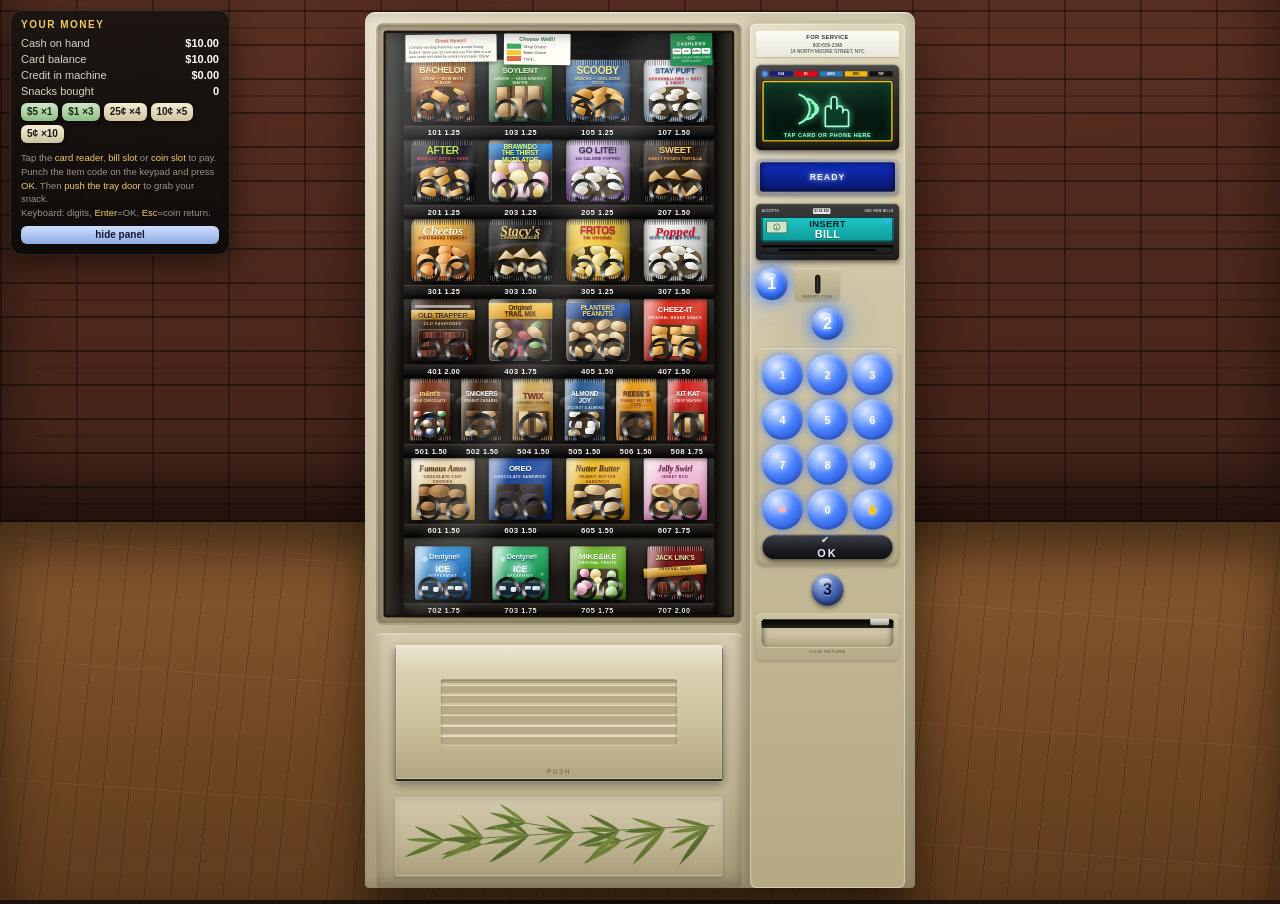
==== commit 015132ea: "Stickers are zoomable" ====
--- a/vending_machine_sim.html
+++ b/vending_machine_sim.html
@@ -92,9 +92,10 @@
   width:100%;border-radius:2px;flex:0 0 auto;
   background:linear-gradient(#fdfdf7,#e8e6d8);color:#333;
   font-size:6.5px;line-height:1.45;text-align:center;padding:3px 2px;
-  box-shadow:0 1px 2px rgba(0,0,0,.3);
+  box-shadow:0 1px 2px rgba(0,0,0,.3);cursor:zoom-in;
 }
 #servicetag b{font-size:8px;letter-spacing:.4px}
+#servicetag:focus-visible{outline:2px solid #ffd23a;outline-offset:2px}
 
 /* ---------- LEFT: cabinet ---------- */
 #cabinet{flex:1 1 auto;display:flex;flex-direction:column;min-width:0}
@@ -228,7 +229,8 @@
 
 /* interior stickers */
 .sticker{position:absolute;z-index:6;font-family:Arial,Helvetica,sans-serif;color:#222;
-  box-shadow:0 2px 6px rgba(0,0,0,.5);border-radius:2px}
+  box-shadow:0 2px 6px rgba(0,0,0,.5);border-radius:2px;cursor:zoom-in}
+.sticker:focus-visible{outline:2px solid #ffd23a;outline-offset:2px}
 #sk-news{top:5px;left:30px;width:126px;padding:4px 5px;background:#fdfbf1;font-size:5px;line-height:1.3;
   transform:rotate(-.6deg)}
 #sk-news b{display:block;text-align:center;color:#c0392b;font-size:7px;margin-bottom:1px}
@@ -929,6 +931,31 @@
 #revealtext .t{font:800 clamp(15px,4.4vw,26px)/1.2 Arial;letter-spacing:.5px;
   text-shadow:0 3px 14px rgba(0,0,0,.8)}
 #revealtext .s{margin-top:8px;font:600 11px/1 Arial;letter-spacing:2px;color:#f0c96b;opacity:.9}
+
+/* top-sticker viewer; clones preserve the printed design without altering the machine */
+#stickerzoom{position:fixed;inset:0;z-index:90;display:none;place-items:center;cursor:zoom-out;
+  background:rgba(0,0,0,.72);backdrop-filter:blur(4px)}
+#stickerzoom.on{display:grid;animation:fadein .18s ease-out both}
+#stickerzoomcard{position:relative;display:grid;place-items:center}
+#stickerzoom .zoomed-sticker{position:relative!important;inset:auto!important;margin:0!important;
+  transform:scale(var(--sticker-zoom,3))!important;transform-origin:50% 50%!important;
+  cursor:zoom-out;box-shadow:0 5px 18px rgba(0,0,0,.65)}
+#stickerzoom .sk-news{width:126px;padding:4px 5px;background:#fdfbf1;font-size:5px;line-height:1.3}
+#stickerzoom .sk-news b{display:block;text-align:center;color:#c0392b;font-size:7px;margin-bottom:1px}
+#stickerzoom .sk-choose{width:92px;background:#fffdf4;padding:3px 4px}
+#stickerzoom .sk-choose h4{font-size:7.5px;text-align:center;color:#1d6b3a;margin-bottom:2px}
+#stickerzoom .sk-choose .row{display:flex;align-items:center;gap:3px;font-size:5.2px;margin-bottom:1.5px}
+#stickerzoom .sk-choose .sw{width:20px;height:7px;border-radius:1px}
+#stickerzoom .sk-cash{width:58px;padding:3px 2px;background:#1f8a4c;color:#fff;
+  font-size:4.2px;text-align:center;line-height:1.25}
+#stickerzoom .sk-cash b{display:block;font-size:6.4px;letter-spacing:.6px;margin-bottom:1px}
+#stickerzoom .sk-cash .cards{display:flex;gap:1.5px;justify-content:center;margin:2px 0}
+#stickerzoom .sk-cash .cards span{width:12px;height:8px;border-radius:1.5px;background:#fff;color:#222;
+  font-size:3.6px;font-weight:700;display:grid;place-items:center}
+#stickerzoom .servicetag{position:relative;width:214px;border-radius:2px;padding:3px 2px;
+  background:linear-gradient(#fdfdf7,#e8e6d8);color:#333;font:6.5px/1.45 Arial,sans-serif;
+  text-align:center;box-shadow:0 1px 2px rgba(0,0,0,.3)}
+#stickerzoom .servicetag b{font-size:8px;letter-spacing:.4px}
 
 /* falling-item layer: inside the glass, so the cabinet body clips the item away
    as it drops out of the display case and into the bin. Sits under #gloss so the
@@ -1080,7 +1107,7 @@
 
     <!-- ============ RIGHT: CONTROL COLUMN ============ -->
     <div id="console">
-      <div id="servicetag"><b>FOR SERVICE</b><br>781-376-0090<br>WOBURN, MA 01801</div>
+      <div id="servicetag"><b>FOR SERVICE</b><br>800-555-2368<br>14 NORTH MOORE STREET, NYC</div>
 
       <!-- card reader -->
       <div id="reader" role="button" tabindex="0" aria-label="Card reader: tap or insert card">
@@ -1235,6 +1262,10 @@
 <div id="reveal" role="dialog" aria-modal="true">
   <div id="revealitem"></div>
   <div id="revealtext"><div class="t"></div><div class="s">CLICK OR TAP ANYWHERE TO PUT IT AWAY</div></div>
+</div>
+
+<div id="stickerzoom" role="dialog" aria-modal="true" aria-label="Enlarged machine sticker" tabindex="-1">
+  <div id="stickerzoomcard"></div>
 </div>
 
 <script>
@@ -1481,6 +1512,7 @@
 const doorEl=$("#door"), bayItem=$("#bayitem"), doorLabel=$("#door .push");
 const coinTray=$("#cointray"), lcd=$("#lcd"), lcdStatus=$("#lcdstatus");
 const machineEl=$("#machine"), fxRear=$("#fxrear"), fxFront=$("#fxfront");
+const stickerZoom=$("#stickerzoom"), stickerZoomCard=$("#stickerzoomcard");
 let scale=1;
 
 function setMode(mode){S.mode=mode;S.busy=!["idle","transaction","awaitingPickup"].includes(mode);renderHUD();}
@@ -2199,9 +2231,38 @@
 reveal.addEventListener("click",closeReveal);
 
 /* ============================================================
+   TOP STICKER VIEWER
+   ============================================================ */
+let stickerSource=null;
+function openSticker(source){
+  if(!source)return;
+  stickerSource=source;stickerZoomCard.innerHTML="";
+  const clone=source.cloneNode(true);clone.removeAttribute("id");
+  clone.classList.add("zoomed-sticker",source.id);clone.removeAttribute("role");
+  clone.removeAttribute("tabindex");clone.setAttribute("aria-hidden","true");
+  stickerZoomCard.appendChild(clone);stickerZoom.classList.add("on");
+  const zoom=Math.max(1.5,Math.min(5,(innerWidth*.78)/clone.offsetWidth,(innerHeight*.62)/clone.offsetHeight));
+  clone.style.setProperty("--sticker-zoom",zoom.toFixed(2));stickerZoom.focus();
+}
+function closeSticker(){
+  if(!stickerZoom.classList.contains("on"))return;
+  stickerZoom.classList.remove("on");stickerZoomCard.innerHTML="";
+  const source=stickerSource;stickerSource=null;if(source)source.focus();
+}
+document.querySelectorAll(".sticker,#servicetag").forEach(sticker=>{
+  sticker.setAttribute("role","button");sticker.setAttribute("tabindex","0");
+  sticker.setAttribute("aria-label","View this sticker larger");
+  sticker.addEventListener("click",e=>{e.stopPropagation();openSticker(sticker);});
+  sticker.addEventListener("keydown",e=>{if(e.key==="Enter"||e.key===" "){
+    e.preventDefault();e.stopPropagation();openSticker(sticker);}});
+});
+stickerZoom.addEventListener("click",closeSticker);
+
+/* ============================================================
    13. KEYBOARD
    ============================================================ */
 addEventListener("keydown",e=>{
+  if(stickerZoom.classList.contains("on")){e.preventDefault();closeSticker();return;}
   if(reveal.classList.contains("on")){ closeReveal(); return; }
   if(/^[0-9]$/.test(e.key)){
     const k=[...keys].find(x=>x.dataset.k===e.key); if(k){press(k);keyIn(e.key);}
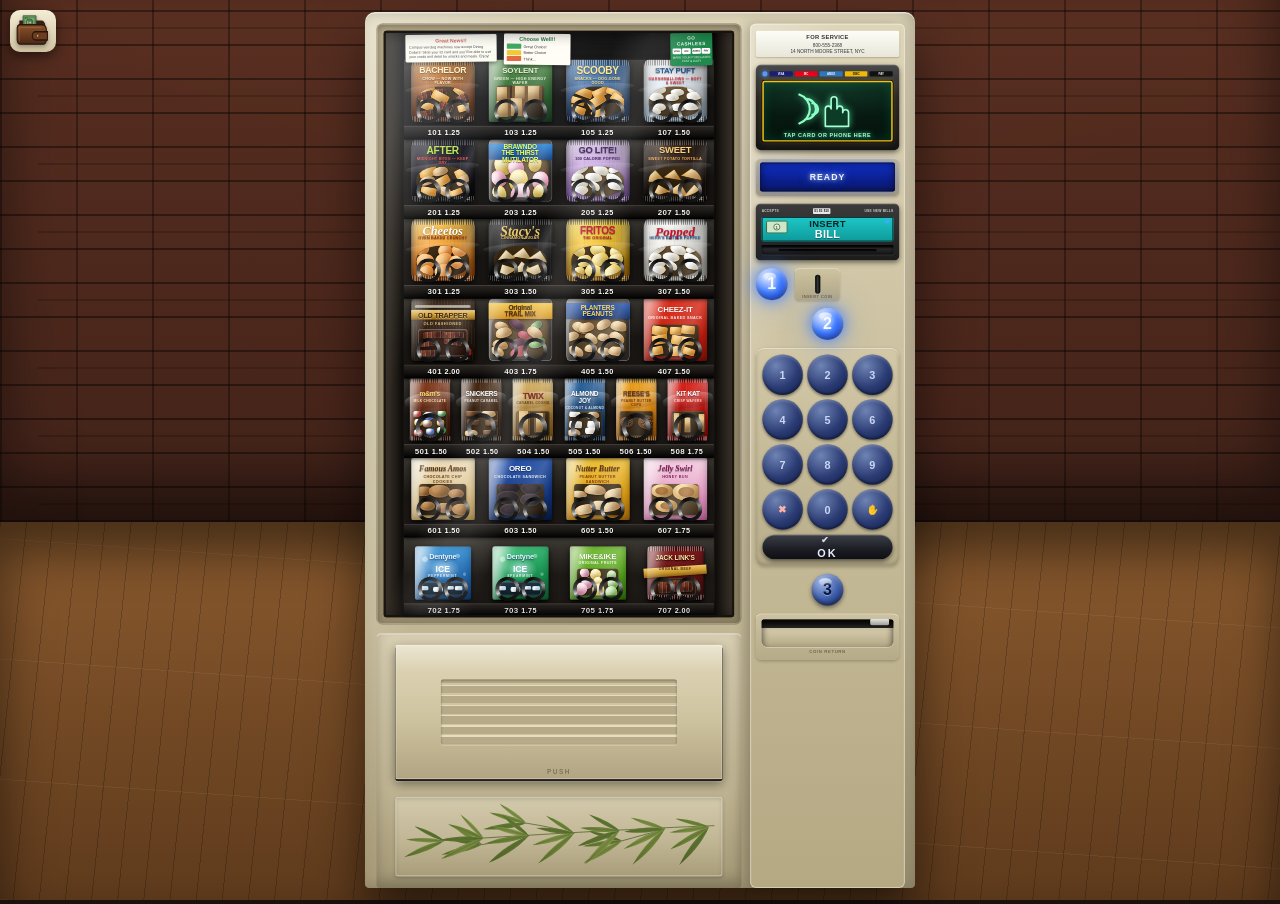
==== commit 261be220: "Add collection of snacks bought" ====
--- a/vending_machine_sim.html
+++ b/vending_machine_sim.html
@@ -878,12 +878,15 @@
 #hud .den button:disabled{opacity:.35;cursor:not-allowed}
 #hud .den button.bill{background:linear-gradient(180deg,#cfe6c8,#8fbe86);color:#14290f}
 #hud .den button.card{background:linear-gradient(180deg,#cfe0ff,#8fa8e0);color:#0f1a33;width:100%}
+#hud .den button.collection{background:linear-gradient(180deg,#f5dca7,#c9974e);color:#2b1908;width:100%;
+  letter-spacing:.5px}
 #hud .hint{margin-top:8px;color:#9a9284;font-size:9.5px;line-height:1.45}
 #hud .kbd{color:#f0c96b}
 #hudtoggle{
   position:fixed;left:10px;top:10px;z-index:41;display:none;border:none;cursor:pointer;
-  border-radius:10px;padding:9px 12px;font:800 12px/1 Arial;color:#1c1a16;
+  width:46px;height:42px;border-radius:10px;padding:5px;color:#1c1a16;
   background:linear-gradient(180deg,#f4ecd4,#cfc4a2);box-shadow:0 4px 12px rgba(0,0,0,.5)}
+#hudtoggle svg{display:block;width:100%;height:100%;filter:drop-shadow(0 2px 2px rgba(0,0,0,.32))}
 @media (max-width:860px){
   #hud{left:8px;top:8px;right:8px;width:auto;max-width:none}
   #hudtoggle{left:auto;right:10px;bottom:10px;top:auto;padding:11px 14px}
@@ -956,6 +959,38 @@
   background:linear-gradient(#fdfdf7,#e8e6d8);color:#333;font:6.5px/1.45 Arial,sans-serif;
   text-align:center;box-shadow:0 1px 2px rgba(0,0,0,.3)}
 #stickerzoom .servicetag b{font-size:8px;letter-spacing:.4px}
+
+/* persistent collection of opened, emptied snack containers */
+#collection{position:fixed;inset:0;z-index:88;display:none;place-items:center;padding:22px;
+  background:rgba(0,0,0,.76);backdrop-filter:blur(5px)}
+#collection.on{display:grid;animation:fadein .2s ease-out both}
+#collectionpanel{width:min(880px,94vw);max-height:88vh;overflow:auto;border-radius:14px;padding:18px;
+  color:#eee;background:linear-gradient(180deg,#29231e,#14110f);
+  box-shadow:0 24px 70px rgba(0,0,0,.75),inset 0 0 0 1px rgba(255,255,255,.14)}
+#collectionhead{display:flex;align-items:center;justify-content:space-between;gap:16px;margin-bottom:15px}
+#collectionhead h2{font:800 15px/1 Arial;letter-spacing:2px;color:#f0c96b}
+#collectionclose{border:0;border-radius:7px;padding:7px 10px;cursor:pointer;background:#d6cbae;color:#241a12;
+  font:800 11px/1 Arial}
+#collectiongrid{display:grid;grid-template-columns:repeat(auto-fill,minmax(126px,1fr));gap:12px}
+.collection-card{min-height:174px;border-radius:10px;padding:10px 8px 8px;text-align:center;
+  background:linear-gradient(180deg,rgba(255,255,255,.08),rgba(255,255,255,.025));
+  box-shadow:inset 0 0 0 1px rgba(255,255,255,.09)}
+.collection-art{position:relative;width:82px;height:104px;margin:0 auto 8px;display:grid;place-items:end center}
+.collection-art .pk{position:relative;width:var(--gallery-w,82px)!important;height:var(--gallery-h,104px)!important;filter:drop-shadow(0 8px 8px rgba(0,0,0,.55));
+  transform:rotate(var(--empty-rot,-3deg)) scale(.95,.88);transform-origin:50% 100%}
+.collection-art .pk.gallery-empty{clip-path:polygon(0 7%,9% 2%,18% 8%,29% 1%,40% 7%,51% 0,62% 8%,
+  73% 2%,84% 8%,94% 1%,100% 6%,100% 100%,0 100%);filter:saturate(.72) brightness(.88) drop-shadow(0 8px 8px rgba(0,0,0,.55))}
+.collection-art .empty-opening{position:absolute;z-index:30;left:12%;right:12%;top:3%;height:15%;border-radius:50%;
+  background:radial-gradient(ellipse at 50% 70%,#050403 0 55%,#493526 60%,#b9a58a 67%,transparent 72%);
+  transform:rotate(-2deg);box-shadow:inset 0 3px 7px #000}
+.collection-art .empty-opening::after{content:"";position:absolute;left:18%;top:45%;width:7%;height:16%;border-radius:50%;
+  background:#b98543;box-shadow:20px -2px 0 #8c5e2d,37px 2px 0 #c19a62;opacity:.72}
+.collection-card .name{font:800 10px/1.15 Arial;color:#fff;min-height:23px}
+.collection-card .count{margin-top:4px;font:700 9px/1 Arial;color:#f0c96b;letter-spacing:.6px}
+#collectionempty{display:none;padding:55px 12px;text-align:center;color:#a99f91;font:700 12px/1.5 Arial}
+#collectiongrid:empty + #collectionempty{display:block}
+@media(max-width:520px){#collection{padding:10px}#collectionpanel{padding:14px 10px}
+  #collectiongrid{grid-template-columns:repeat(2,minmax(0,1fr));gap:8px}}
 
 /* falling-item layer: inside the glass, so the cabinet body clips the item away
    as it drops out of the display case and into the bin. Sits under #gloss so the
@@ -1254,9 +1289,36 @@
     <span class="kbd">OK</span>. Then <span class="kbd">push the tray door</span> to grab your snack.
     <br>Keyboard: digits, <span class="kbd">Enter</span>=OK, <span class="kbd">Esc</span>=coin return.
   </div>
-  <div class="den"><button class="card" id="hudhide">hide panel</button></div>
+  <div class="den"><button class="card" id="hudhide">Hide Panel</button></div>
+  <div class="den"><button class="collection" id="collectionbtn">Open Collection</button></div>
 </div>
-<button id="hudtoggle">$ MONEY</button>
+<button id="hudtoggle" aria-label="Open wallet and money panel" title="Open wallet">
+  <svg viewBox="0 0 52 44" aria-hidden="true">
+    <defs>
+      <linearGradient id="walletLeather" x1="0" y1="0" x2="0" y2="1">
+        <stop offset="0" stop-color="#8a522a"/><stop offset="1" stop-color="#4b2815"/>
+      </linearGradient>
+    </defs>
+    <g transform="scale(.78 1)">
+      <path d="M8 7h41a7 7 0 0 1 7 7v3H16a8 8 0 0 0-8 8z" fill="#392014"/>
+      <!-- enlarged bill, turned sideways and layered halfway inside the wallet -->
+      <g transform="translate(39 0) rotate(90) scale(2)">
+        <path d="M0 0h20v12H0z" fill="#78a66b" stroke="#294b2d" stroke-width=".6"/>
+        <path d="M1 1h18v10H1z" fill="none" stroke="#315d37" stroke-width=".4"/>
+        <path d="M10 0v12" stroke="#c2d8b5" stroke-width=".55" opacity=".7"/>
+        <ellipse cx="4.8" cy="6" rx="2.6" ry="3.1" fill="#527d50" stroke="#294b2d" stroke-width=".35"/>
+        <circle cx="4.8" cy="5.5" r=".75" fill="#bed2ad"/>
+        <path d="M3.4 8q1.4-1.8 2.8 0" fill="#bed2ad"/>
+        <text x=".8" y="10" font-size="3.5" font-weight="800" fill="#244a2a" font-family="Georgia,serif">1</text>
+      </g>
+      <path d="M8 13h43a7 7 0 0 1 7 7v15a6 6 0 0 1-6 6H10a6 6 0 0 1-6-6V19a6 6 0 0 1 4-6z"
+        fill="url(#walletLeather)" stroke="#2b160c" stroke-width="2"/>
+      <path d="M8 15v22M10 17h39" fill="none" stroke="#c48750" stroke-width="1" opacity=".55"/>
+      <path d="M38 23h22v12H38a6 6 0 0 1 0-12z" fill="#6c3d20" stroke="#2b160c" stroke-width="2"/>
+      <circle cx="42" cy="29" r="2.2" fill="#d6a75d" stroke="#3b2415" stroke-width="1"/>
+    </g>
+  </svg>
+</button>
 
 <!-- retrieved item overlay -->
 <div id="reveal" role="dialog" aria-modal="true">
@@ -1266,6 +1328,15 @@
 
 <div id="stickerzoom" role="dialog" aria-modal="true" aria-label="Enlarged machine sticker" tabindex="-1">
   <div id="stickerzoomcard"></div>
+</div>
+
+<div id="collection" role="dialog" aria-modal="true" aria-labelledby="collectiontitle" tabindex="-1">
+  <div id="collectionpanel">
+    <div id="collectionhead"><h2 id="collectiontitle">SNACK COLLECTION</h2>
+      <button id="collectionclose" type="button">CLOSE</button></div>
+    <div id="collectiongrid"></div>
+    <div id="collectionempty">No empty packages yet.<br>Retrieve a snack to add it here.</div>
+  </div>
 </div>
 
 <script>
@@ -1470,7 +1541,23 @@
 
 // flatten + stock
 const ITEMS = {};
-SHELVES.forEach((row,ri)=>row.forEach(it=>{ITEMS[it.code]={...it,shelf:ri,stock:3};}));
+SHELVES.forEach((row,ri)=>row.forEach(it=>{ITEMS[it.code]={...it,id:it.id||"slot-"+it.code,shelf:ri,stock:3};}));
+
+const COLLECTION_KEY="vending-machine-collection-v1";
+function loadCollection(){
+  try{
+    const raw=JSON.parse(localStorage.getItem(COLLECTION_KEY)||"null");
+    if(raw&&raw.version===1&&raw.items&&typeof raw.items==="object")return raw;
+  }catch(e){}
+  return {version:1,items:{}};
+}
+const COLLECTION=loadCollection();
+function saveCollection(){try{localStorage.setItem(COLLECTION_KEY,JSON.stringify(COLLECTION));}catch(e){}}
+function collectSnack(it){
+  const saved=COLLECTION.items[it.id]||{code:it.code,count:0};
+  saved.code=it.code;saved.count++;COLLECTION.items[it.id]=saved;saveCollection();
+  if(document.getElementById("collection")?.classList.contains("on"))renderCollection();
+}
 
 /* ============================================================
    2. STATE
@@ -1513,6 +1600,7 @@
 const coinTray=$("#cointray"), lcd=$("#lcd"), lcdStatus=$("#lcdstatus");
 const machineEl=$("#machine"), fxRear=$("#fxrear"), fxFront=$("#fxfront");
 const stickerZoom=$("#stickerzoom"), stickerZoomCard=$("#stickerzoomcard");
+const collectionEl=$("#collection"),collectionPanel=$("#collectionpanel"),collectionGrid=$("#collectiongrid");
 let scale=1;
 
 function setMode(mode){S.mode=mode;S.busy=!["idle","transaction","awaitingPickup"].includes(mode);renderHUD();}
@@ -1890,8 +1978,40 @@
   });
 }
 $("#hudhide").onclick=()=>$("#hud").classList.add("hidden");
-if(innerWidth<860) $("#hud").classList.add("hidden");   // phones: start collapsed
+$("#hud").classList.add("hidden");   // keep the machine unobstructed on initial load
 $("#hudtoggle").onclick=()=>$("#hud").classList.remove("hidden");
+
+function renderCollection(){
+  collectionGrid.innerHTML="";
+  Object.entries(COLLECTION.items)
+    .map(([id,saved])=>({id,saved,it:ITEMS[saved.code]||Object.values(ITEMS).find(it=>it.id===id)}))
+    .filter(entry=>entry.it&&entry.saved.count>0)
+    .sort((a,b)=>a.it.code.localeCompare(b.it.code))
+    .forEach(({saved,it})=>{
+      const card=document.createElement("article");card.className="collection-card";
+      const art=document.createElement("div");art.className="collection-art";art.innerHTML=it.art();
+      const pk=art.firstElementChild;
+      const artScale=Math.min(82/it.w,104/it.h),gw=it.w*artScale,gh=it.h*artScale;
+      pk.classList.add("gallery-empty");pk.style.setProperty("--gallery-w",gw+"px");
+      pk.style.setProperty("--gallery-h",gh+"px");pk.style.setProperty("--u",artScale+"px");
+      const opening=document.createElement("i");opening.className="empty-opening";pk.appendChild(opening);
+      const name=document.createElement("div");name.className="name";name.textContent=it.name;
+      const count=document.createElement("div");count.className="count";
+      count.textContent=saved.count===1?"1 EMPTY PACKAGE":saved.count+" EMPTY PACKAGES";
+      card.append(art,name,count);collectionGrid.appendChild(card);
+    });
+}
+function openCollection(){
+  closePop();renderCollection();collectionEl.classList.add("on");collectionEl.focus();
+}
+function closeCollection(){
+  if(!collectionEl.classList.contains("on"))return;
+  collectionEl.classList.remove("on");$("#collectionbtn").focus();
+}
+$("#collectionbtn").onclick=openCollection;
+$("#collectionclose").onclick=closeCollection;
+collectionPanel.addEventListener("click",e=>e.stopPropagation());
+collectionEl.addEventListener("click",closeCollection);
 
 /* ============================================================
    8. MONEY IN
@@ -2202,6 +2322,7 @@
 function retrieve(){
   const active=S.activeVend;
   const it=active&&active.item||ITEMS[S.trayItem]; if(!it) return;
+  collectSnack(it);
   S.trayItem=null;
   bayItem.classList.remove("show"); bayItem.innerHTML="";
   doorEl.classList.remove("ready"); doorLabel.textContent="PUSH";
@@ -2262,12 +2383,17 @@
    13. KEYBOARD
    ============================================================ */
 addEventListener("keydown",e=>{
+  if(collectionEl.classList.contains("on")){if(e.key==="Escape")closeCollection();return;}
   if(stickerZoom.classList.contains("on")){e.preventDefault();closeSticker();return;}
   if(reveal.classList.contains("on")){ closeReveal(); return; }
   if(/^[0-9]$/.test(e.key)){
     const k=[...keys].find(x=>x.dataset.k===e.key); if(k){press(k);keyIn(e.key);}
   }else if(e.key==="Enter"){ press(okKey); sfx.ok(); doOK(); }
-  else if(e.key==="Escape"){ coinReturn(); }
+  else if(e.key==="Escape"){
+    const hudPanel=$("#hud");
+    if(!hudPanel.classList.contains("hidden"))hudPanel.classList.add("hidden");
+    else coinReturn();
+  }
   else if(e.key==="Backspace"){ e.preventDefault(); keyIn("C"); }
   else if(e.key.toLowerCase()==="p"||e.key===" "){ e.preventDefault(); pushDoor(); }
 });
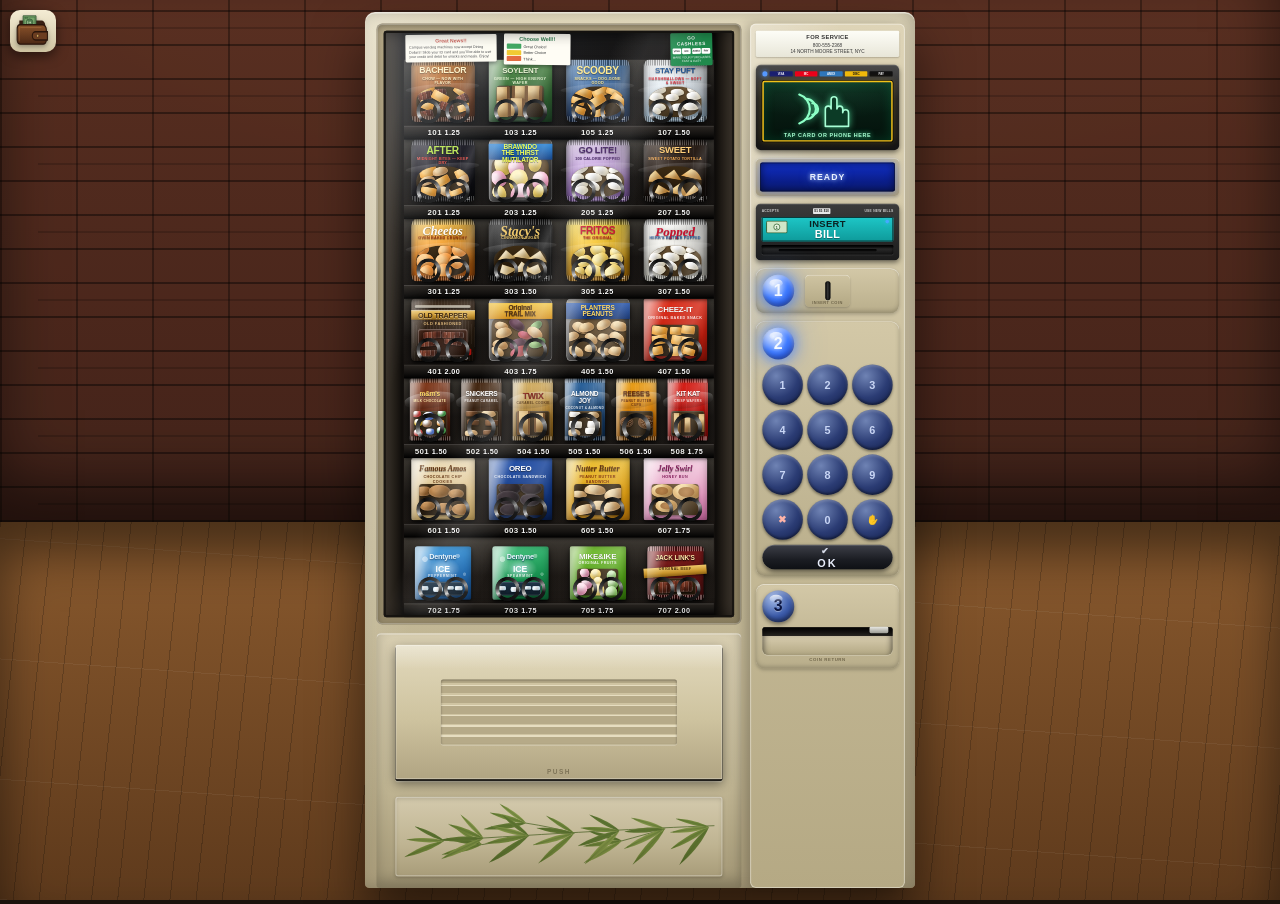
==== commit b2ecf4ce: "Change idle animation behavior, change some alignment and border issues" ====
--- a/vending_machine_sim.html
+++ b/vending_machine_sim.html
@@ -420,7 +420,11 @@
   background:#4af;box-shadow:0 0 7px #4af}
 
 /* ---------- big round lights 1 / 2 / 3 ---------- */
-.lightrow{width:100%;display:flex;align-items:center;gap:10px}
+.lightrow{position:relative;width:100%;display:flex;align-items:center;justify-content:center;padding:9px;
+  border-radius:12px;background:linear-gradient(180deg,#d3c8a7,#b9ae8b);
+  box-shadow:inset 0 1px 0 rgba(255,255,255,.55),inset 0 -3px 6px rgba(0,0,0,.2),
+             0 2px 5px rgba(0,0,0,.22)}
+.lightrow>.bigbtn{position:absolute;left:9px}
 .bigbtn{
   position:relative;width:44px;height:44px;flex:0 0 44px;border-radius:50%;cursor:pointer;
   border:none;display:grid;place-items:center;
@@ -439,7 +443,7 @@
              inset 0 -3px 6px rgba(0,0,0,.3), inset 0 3px 8px rgba(255,255,255,.5);
 }
 .bigbtn:active{transform:translateY(1px)}
-.bigwrap{position:relative;width:100%;display:flex;justify-content:center}
+.bigwrap{position:relative;width:100%;display:flex;justify-content:flex-start}
 
 /* coin slot */
 #coinslot{
@@ -458,6 +462,7 @@
   background:linear-gradient(180deg,#d3c8a7,#b9ae8b);
   box-shadow:inset 0 1px 0 rgba(255,255,255,.55), inset 0 -3px 6px rgba(0,0,0,.2),
              0 2px 5px rgba(0,0,0,.22)}
+#keypadblock>.bigwrap{margin-bottom:7px}
 #keypad{display:grid;grid-template-columns:repeat(3,1fr);gap:6px}
 .key{
   position:relative;aspect-ratio:1/1;border-radius:50%;border:none;cursor:pointer;
@@ -487,9 +492,11 @@
 #okkey .chk{margin-right:6px;font-size:12px;opacity:.9}
 
 /* ---------- coin return ---------- */
-#returnwrap{width:100%;border-radius:8px;padding:8px;
-  background:linear-gradient(180deg,#cdc2a1,#b6ab88);
-  box-shadow:inset 0 1px 0 rgba(255,255,255,.5), 0 2px 4px rgba(0,0,0,.2)}
+#returnwrap{width:100%;border-radius:12px;padding:9px;
+  background:linear-gradient(180deg,#d3c8a7,#b9ae8b);
+  box-shadow:inset 0 1px 0 rgba(255,255,255,.55),inset 0 -3px 6px rgba(0,0,0,.2),
+             0 2px 5px rgba(0,0,0,.22)}
+#returnwrap>.bigwrap{margin-bottom:7px}
 #cointray{
   position:relative;height:38px;border-radius:3px 3px 8px 8px;cursor:pointer;
   background:linear-gradient(180deg,#0d0c0b,#2b2823 30%,#d7ccae 32%,#b3a884);
@@ -1242,8 +1249,8 @@
       </div>
 
       <!-- light 2 + keypad -->
-      <div class="bigwrap"><button class="bigbtn" id="light2" aria-label="Indicator 2">2</button></div>
       <div id="keypadblock">
+        <div class="bigwrap"><button class="bigbtn" id="light2" aria-label="Indicator 2">2</button></div>
         <div id="keypad">
           <button class="key" data-k="1">1</button><button class="key" data-k="2">2</button>
           <button class="key" data-k="3">3</button><button class="key" data-k="4">4</button>
@@ -1257,11 +1264,9 @@
         <button id="okkey"><span class="chk">&#10004;</span>OK</button>
       </div>
 
-      <!-- light 3 -->
-      <div class="bigwrap"><button class="bigbtn" id="light3" aria-label="Indicator 3">3</button></div>
-
-      <!-- coin return -->
+      <!-- light 3 + coin return -->
       <div id="returnwrap">
+        <div class="bigwrap"><button class="bigbtn" id="light3" aria-label="Indicator 3">3</button></div>
         <div style="position:relative">
           <div id="coinbtn" title="Coin return"></div>
           <div id="cointray" role="button" tabindex="0" aria-label="Coin return tray"></div>
@@ -1603,7 +1608,10 @@
 const collectionEl=$("#collection"),collectionPanel=$("#collectionpanel"),collectionGrid=$("#collectiongrid");
 let scale=1;
 
-function setMode(mode){S.mode=mode;S.busy=!["idle","transaction","awaitingPickup"].includes(mode);renderHUD();}
+function setMode(mode){
+  S.mode=mode;S.busy=!["idle","transaction","awaitingPickup"].includes(mode);renderHUD();
+  syncCascade();
+}
 const delay=ms=>new Promise(resolve=>setTimeout(resolve,ms));
 class EffectScope{
   constructor(){this.nodes=[];this.classes=[];this.cleanups=[];this.cancelled=false;}
@@ -1914,7 +1922,7 @@
   vfd.textContent=txt;
   if(alert){ vfd.classList.remove("alert"); void vfd.offsetWidth; vfd.classList.add("alert"); }
   clearTimeout(vfdHold);
-  if(holdMs) vfdHold=setTimeout(()=>{vfdHold=null;refreshVFD();},holdMs);
+  if(holdMs) vfdHold=setTimeout(()=>{vfdHold=null;refreshVFD();syncCascade();},holdMs);
   else vfdHold=null;
 }
 function refreshVFD(){
@@ -1939,18 +1947,33 @@
 refreshVFD();
 
 /* ============================================================
-   6. LIGHT CASCADE  (1 → 2 → keypad → OK → 3, hold, repeat)
+   6. LIGHT CASCADE  (1 → 2 → keypad rows → OK → 3, hold, repeat)
    ============================================================ */
 const light1=$("#light1"), light2=$("#light2"), light3=$("#light3");
 const keys=[...document.querySelectorAll(".key")], okKey=$("#okkey");
-const cascade=[[light1],[light2],keys,[okKey],[light3]];
-let ci=0, holding=false;
+const keypadRows=[keys.slice(0,3),keys.slice(3,6),keys.slice(6,9),keys.slice(9,12)];
+const cascade=[[light1],[light2],...keypadRows,[okKey],[light3]];
+let ci=0,holding=false,cascadePaused=false,cascadeResetTimer=null;
+const cascadeIsIdle=()=>S.mode==="idle"&&!S.entry&&!S.credit&&!S.cardSession&&!S.trayItem&&!vfdHold;
+function darkenCascade(){
+  clearTimeout(cascadeResetTimer);cascadeResetTimer=null;
+  cascade.flat().forEach(e=>e.classList.remove("lit"));ci=0;holding=false;
+}
+function pauseCascadeForInput(){cascadePaused=true;darkenCascade();}
+function syncCascade(){
+  if(!cascadeIsIdle()){darkenCascade();return;}
+  if(cascadePaused)cascadePaused=false;
+}
+function lightPressedControl(el){
+  if(!cascadePaused||!el)return;
+  el.classList.add("lit");setTimeout(()=>{if(cascadePaused)el.classList.remove("lit");},180);
+}
 function stepCascade(){
-  if(holding) return;
+  if(cascadePaused||holding||!cascadeIsIdle()) return;
   if(ci<cascade.length){
     cascade[ci].forEach(e=>e.classList.add("lit")); ci++;
     if(ci===cascade.length){ holding=true;
-      setTimeout(()=>{ cascade.flat().forEach(e=>e.classList.remove("lit")); ci=0; holding=false; },1300); }
+      cascadeResetTimer=setTimeout(()=>{darkenCascade();},1300); }
   }
 }
 setInterval(stepCascade,430);
@@ -2132,10 +2155,12 @@
    ============================================================ */
 function press(el){ el.classList.add("press"); setTimeout(()=>el.classList.remove("press"),110); }
 keys.forEach(k=>k.addEventListener("click",()=>{ press(k); keyIn(k.dataset.k); }));
-okKey.addEventListener("click",()=>{ sfx.ok(); doOK(); });
+okKey.addEventListener("click",()=>{ lightPressedControl(okKey);sfx.ok();doOK(); });
 
 function keyIn(k){
   if(S.busy) return;
+  pauseCascadeForInput();
+  lightPressedControl(keys.find(key=>key.dataset.k===k));
   if(k==="C"){ S.entry=""; sfx.key(); highlight(); setVFD("CLEARED",700); return; }
   if(k==="R"){ coinReturn(); return; }
   sfx.key();
@@ -2388,7 +2413,7 @@
   if(reveal.classList.contains("on")){ closeReveal(); return; }
   if(/^[0-9]$/.test(e.key)){
     const k=[...keys].find(x=>x.dataset.k===e.key); if(k){press(k);keyIn(e.key);}
-  }else if(e.key==="Enter"){ press(okKey); sfx.ok(); doOK(); }
+  }else if(e.key==="Enter"){press(okKey);lightPressedControl(okKey);sfx.ok();doOK();}
   else if(e.key==="Escape"){
     const hudPanel=$("#hud");
     if(!hudPanel.classList.contains("hidden"))hudPanel.classList.add("hidden");
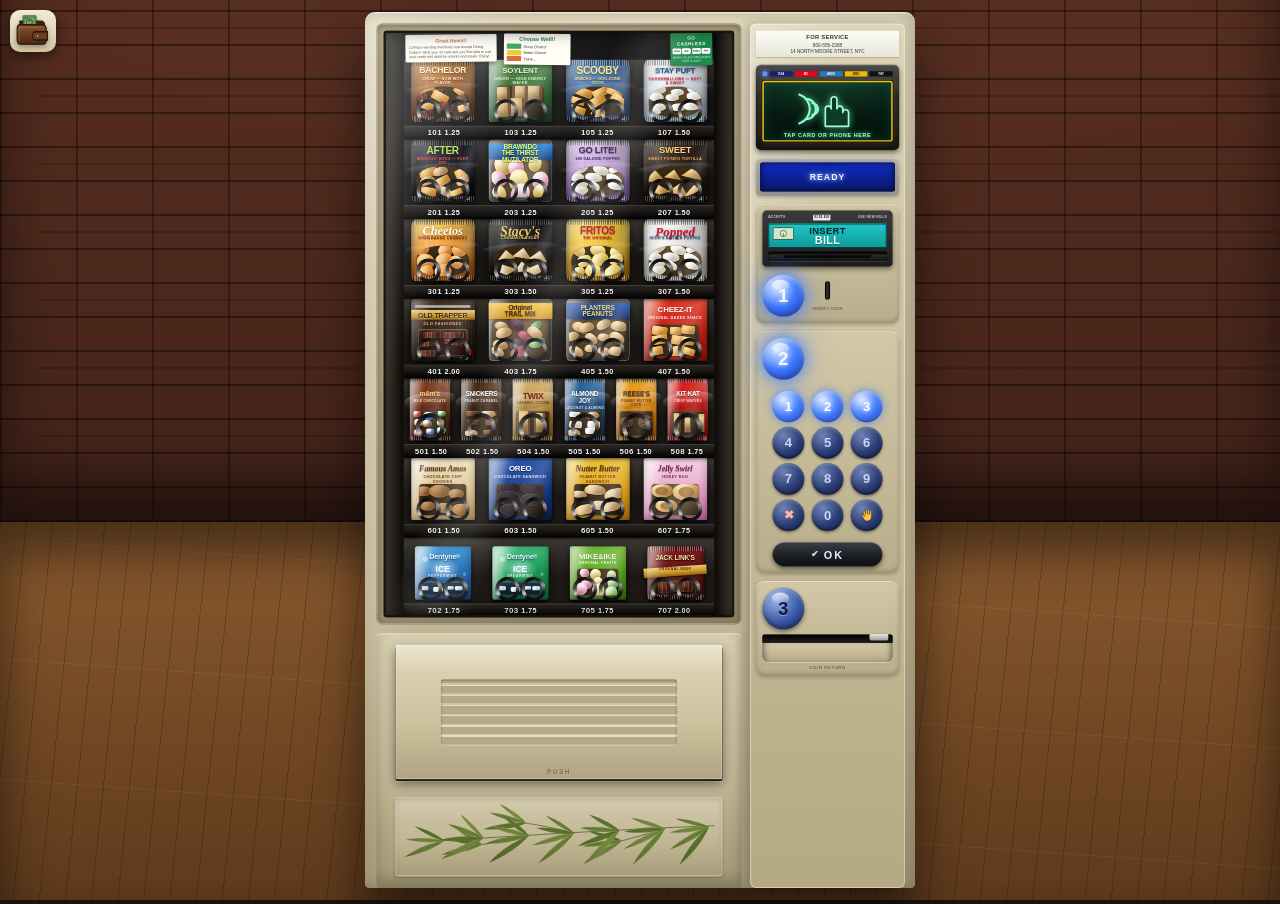
==== commit 7f14ee75: "Improve control realism" ====
--- a/vending_machine_sim.html
+++ b/vending_machine_sim.html
@@ -390,6 +390,10 @@
 @keyframes vfdflash{50%{color:#ffd9d9;text-shadow:0 0 8px #ff9a9a}}
 
 /* ---------- bill acceptor ---------- */
+#cashblock{width:100%;border-radius:12px;padding:9px;
+  background:linear-gradient(180deg,#d3c8a7,#b9ae8b);
+  box-shadow:inset 0 1px 0 rgba(255,255,255,.55),inset 0 -3px 6px rgba(0,0,0,.2),
+             0 2px 5px rgba(0,0,0,.22)}
 #billunit{width:100%;border-radius:6px;padding:6px 8px 8px;cursor:pointer;
   background:linear-gradient(180deg,#3b3b3b,#1c1c1c);
   box-shadow:0 3px 7px rgba(0,0,0,.5),inset 0 1px 0 rgba(255,255,255,.2)}
@@ -420,18 +424,17 @@
   background:#4af;box-shadow:0 0 7px #4af}
 
 /* ---------- big round lights 1 / 2 / 3 ---------- */
-.lightrow{position:relative;width:100%;display:flex;align-items:center;justify-content:center;padding:9px;
-  border-radius:12px;background:linear-gradient(180deg,#d3c8a7,#b9ae8b);
-  box-shadow:inset 0 1px 0 rgba(255,255,255,.55),inset 0 -3px 6px rgba(0,0,0,.2),
-             0 2px 5px rgba(0,0,0,.22)}
-.lightrow>.bigbtn{position:absolute;left:9px}
+.lightrow{position:relative;width:100%;display:grid;grid-template-columns:58px 1fr 58px;
+  align-items:center;margin-top:11px}
+.lightrow>.bigbtn{grid-column:1}
+.lightrow>#coinslot{grid-column:2;justify-self:center}
 .bigbtn{
-  position:relative;width:44px;height:44px;flex:0 0 44px;border-radius:50%;cursor:pointer;
+  position:relative;width:58px;height:58px;flex:0 0 58px;border-radius:50%;cursor:pointer;
   border:none;display:grid;place-items:center;
   background:radial-gradient(circle at 34% 28%, #9fb7e6, #3b5aa8 55%, #16265c);
   box-shadow:0 3px 6px rgba(0,0,0,.45), inset 0 -3px 6px rgba(0,0,0,.45),
              inset 0 3px 6px rgba(255,255,255,.35);
-  color:#0b1642;font:800 22px/1 Arial;text-shadow:0 1px 0 rgba(255,255,255,.35);
+  color:#0b1642;font:800 25px/1 Arial;text-shadow:0 1px 0 rgba(255,255,255,.35);
   transition:box-shadow .18s, color .18s, background .18s;
 }
 .bigbtn::after{content:"";position:absolute;left:22%;top:12%;width:42%;height:26%;border-radius:50%;
@@ -447,29 +450,30 @@
 
 /* coin slot */
 #coinslot{
-  position:relative;flex:0 0 62px;height:44px;border-radius:6px;cursor:pointer;
+  position:relative;flex:0 0 62px;height:50px;border-radius:6px;cursor:pointer;
   background:linear-gradient(180deg,#cfc4a2,#b3a884);
   box-shadow:inset 0 1px 0 rgba(255,255,255,.5), 0 2px 3px rgba(0,0,0,.2);
-  display:grid;place-items:center;
-}
-#coinslot .mouth{width:7px;height:26px;border-radius:4px;
+}
+#coinslot .mouth{position:absolute;left:50%;top:5px;transform:translateX(-50%);
+  width:7px;height:25px;border-radius:4px;
   background:linear-gradient(90deg,#000,#3a3a3a 45%,#0a0a0a);
   box-shadow:inset 0 0 4px #000, 0 1px 0 rgba(255,255,255,.35)}
-#coinslot .lbl{position:absolute;bottom:2px;font:700 5.5px/1 Arial;color:#6e6449;letter-spacing:.6px}
+#coinslot .lbl{position:absolute;left:50%;bottom:5px;transform:translateX(-50%);width:max-content;text-align:center;
+  font:700 5.5px/1 Arial;color:#6e6449;letter-spacing:.6px;white-space:nowrap}
 
 /* ---------- keypad ---------- */
 #keypadblock{width:100%;border-radius:12px;padding:9px;
   background:linear-gradient(180deg,#d3c8a7,#b9ae8b);
   box-shadow:inset 0 1px 0 rgba(255,255,255,.55), inset 0 -3px 6px rgba(0,0,0,.2),
              0 2px 5px rgba(0,0,0,.22)}
-#keypadblock>.bigwrap{margin-bottom:7px}
-#keypad{display:grid;grid-template-columns:repeat(3,1fr);gap:6px}
+#keypadblock>.bigwrap{margin-bottom:15px}
+#keypad{display:grid;grid-template-columns:repeat(3,44px);justify-content:center;column-gap:10px;row-gap:6px}
 .key{
-  position:relative;aspect-ratio:1/1;border-radius:50%;border:none;cursor:pointer;
+  position:relative;width:44px;height:44px;border-radius:50%;border:none;cursor:pointer;
   background:radial-gradient(circle at 34% 28%, #6f83b4, #2b3c74 55%, #101c46);
   box-shadow:0 2px 4px rgba(0,0,0,.45), inset 0 -2px 4px rgba(0,0,0,.5),
              inset 0 2px 4px rgba(255,255,255,.28);
-  color:#c9d6f5;font:800 15px/1 Arial;display:grid;place-items:center;
+  color:#c9d6f5;font:800 18px/1 Arial;display:grid;place-items:center;
   transition:box-shadow .15s,color .15s,background .15s,transform .06s;
 }
 .key.lit{
@@ -479,17 +483,19 @@
              inset 0 2px 5px rgba(255,255,255,.45);
 }
 .key.press{transform:scale(.93);box-shadow:0 0 16px rgba(140,190,255,1), inset 0 2px 6px rgba(0,0,0,.5)}
-.key.clr{color:#ffb4a8;font-size:14px}
+.key.clr{color:#ffb4a8;font-size:16px}
+.key.hand svg{display:block;width:21px;height:21px;margin:auto;overflow:visible;color:#ffc24f;
+  filter:drop-shadow(0 1px 1px rgba(0,0,0,.45))}
 #okkey{
-  margin-top:7px;width:100%;height:34px;border-radius:17px;border:none;cursor:pointer;
+  margin:15px auto 0;width:152px;height:34px;border-radius:17px;border:none;cursor:pointer;
   background:linear-gradient(180deg,#3d3f47,#1b1d23 60%,#0e1014);
   box-shadow:0 3px 6px rgba(0,0,0,.5), inset 0 1px 0 rgba(255,255,255,.28);
-  color:#e9eefc;font:800 15px/1 Arial;letter-spacing:3px;display:grid;place-items:center;
+  color:#e9eefc;font:800 15px/1 Arial;letter-spacing:3px;display:flex;align-items:center;justify-content:center;gap:8px;
   transition:box-shadow .15s,color .15s}
 #okkey.lit{color:#fff;text-shadow:0 0 8px #9fc0ff;
   box-shadow:0 0 16px rgba(90,150,255,.8), inset 0 1px 0 rgba(255,255,255,.35)}
 #okkey:active{transform:translateY(1px)}
-#okkey .chk{margin-right:6px;font-size:12px;opacity:.9}
+#okkey .chk{font-size:12px;line-height:1;letter-spacing:0;opacity:.9}
 
 /* ---------- coin return ---------- */
 #returnwrap{width:100%;border-radius:12px;padding:9px;
@@ -1221,8 +1227,9 @@
       <!-- VFD -->
       <div id="vfdshell"><div id="vfd">READY</div></div>
 
-      <!-- bill acceptor -->
-      <div id="billunit" role="button" tabindex="0" aria-label="Insert bill">
+      <!-- bill and coin acceptors -->
+      <div id="cashblock">
+        <div id="billunit" role="button" tabindex="0" aria-label="Insert bill">
         <div class="top"><span>ACCEPTS</span><span class="bl">$1 $5 $10</span><span>USE NEW BILLS</span></div>
         <div id="billsticker">
           <div class="demo">
@@ -1238,13 +1245,14 @@
           <div id="billled"></div>
         </div>
         <div id="billslot"></div>
-      </div>
-
-      <!-- light 1 + coin slot -->
-      <div class="lightrow">
-        <button class="bigbtn" id="light1" aria-label="Indicator 1">1</button>
-        <div id="coinslot" role="button" tabindex="0" aria-label="Insert coin">
-          <div class="mouth"></div><div class="lbl">INSERT COIN</div>
+        </div>
+
+        <!-- light 1 + coin slot -->
+        <div class="lightrow">
+          <button class="bigbtn" id="light1" aria-label="Indicator 1">1</button>
+          <div id="coinslot" role="button" tabindex="0" aria-label="Insert coin">
+            <div class="mouth"></div><div class="lbl">INSERT COIN</div>
+          </div>
         </div>
       </div>
 
@@ -1259,7 +1267,12 @@
           <button class="key" data-k="9">9</button>
           <button class="key clr" data-k="C" aria-label="Clear">&#10006;</button>
           <button class="key" data-k="0">0</button>
-          <button class="key" data-k="R" aria-label="Coin return" style="font-size:13px">&#9995;</button>
+          <button class="key hand" data-k="R" aria-label="Coin return">
+            <svg viewBox="0 0 24 24" aria-hidden="true">
+              <path fill="currentColor" stroke="#7a4b09" stroke-width=".7" stroke-linejoin="round"
+                d="M6.6 11.2V7.1a1.25 1.25 0 0 1 2.5 0v2.7h.8V4.9a1.25 1.25 0 0 1 2.5 0v4.9h.8V4.2a1.25 1.25 0 0 1 2.5 0v5.6h.8V6a1.25 1.25 0 0 1 2.5 0v7.5c0 4.2-2.5 7-6.4 7h-.8c-2.1 0-3.4-1-4.4-2.7l-2.8-4.6a1.4 1.4 0 0 1 2.2-1.7l1.7 1.8V11.2z"/>
+            </svg>
+          </button>
         </div>
         <button id="okkey"><span class="chk">&#10004;</span>OK</button>
       </div>
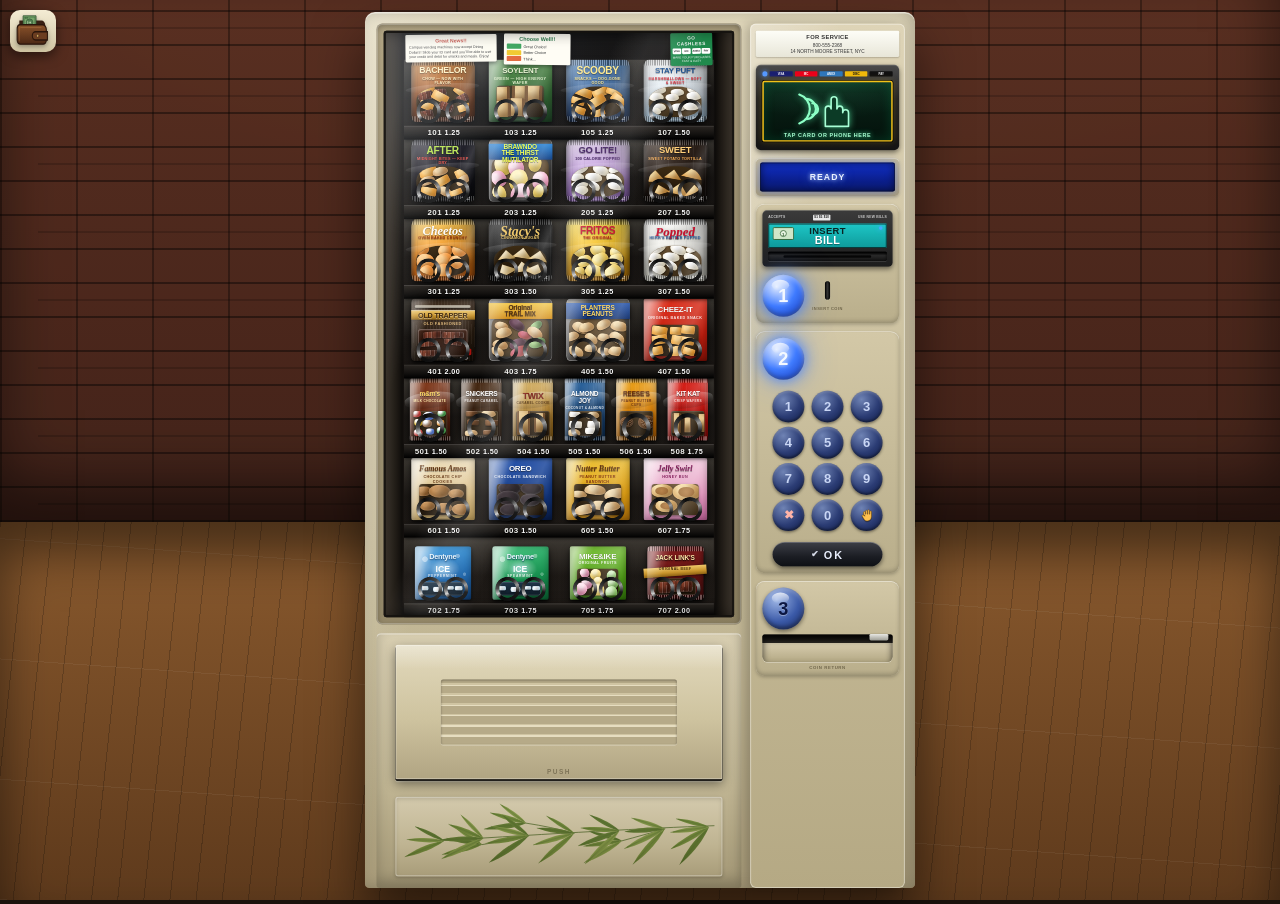
==== commit 3c9fcc2c: "Increase retrieval tray realism" ====
--- a/vending_machine_sim.html
+++ b/vending_machine_sim.html
@@ -284,7 +284,7 @@
   position:absolute;left:0;right:0;bottom:6px;text-align:center;
   font:700 9px/1 Arial;letter-spacing:2px;color:#6e6449;opacity:.75;transition:color .2s}
 #door.ready .push{color:#8a6510;opacity:1}
-#door.pushed{transform:rotateX(-62deg)}
+#door.pushed{transform:rotateX(62deg)}
 #door.ready::after{
   content:"";position:absolute;inset:-3px;border-radius:6px;pointer-events:none;
   box-shadow:0 0 0 2px rgba(255,210,58,.9), 0 0 26px rgba(255,210,58,.6);
@@ -1614,7 +1614,7 @@
 const $ = s => document.querySelector(s);
 const shelvesEl=$("#shelves"), vfd=$("#vfd"), fx=$("#fxglass"), stage=$("#stage");
 const glassEl=$("#glass");
-const doorEl=$("#door"), bayItem=$("#bayitem"), doorLabel=$("#door .push");
+const doorEl=$("#door"), bayItem=$("#bayitem");
 const coinTray=$("#cointray"), lcd=$("#lcd"), lcdStatus=$("#lcdstatus");
 const machineEl=$("#machine"), fxRear=$("#fxrear"), fxFront=$("#fxfront");
 const stickerZoom=$("#stickerzoom"), stickerZoomCard=$("#stickerzoomcard");
@@ -2285,7 +2285,7 @@
     pk.style.width=bw+"px"; pk.style.height=(bw*it.h/it.w)+"px";
     pk.style.setProperty("--u",(bw/it.w)+"px");pk.style.transform="rotate(-6deg)";
     bayItem.classList.add("show");S.trayItem=it.code;
-    doorEl.classList.add("ready");doorLabel.textContent="PUSH TO TAKE ITEM";
+    doorEl.classList.add("ready");
     if(change>0)dropChange(change);
     S.entry="";highlight();S.bought++;discoverClue(it);setMode("awaitingPickup");
     setVFD(change>0?"CHANGE "+money(change)+"\nPUSH TRAY":"THANK YOU\nPUSH TRAY",2600);
@@ -2363,7 +2363,7 @@
   collectSnack(it);
   S.trayItem=null;
   bayItem.classList.remove("show"); bayItem.innerHTML="";
-  doorEl.classList.remove("ready"); doorLabel.textContent="PUSH";
+  doorEl.classList.remove("ready");
   setTimeout(releaseDoor,420);
   revealItem.innerHTML=active&&active.trayArt?active.trayArt():it.art();
   let rh=Math.min(innerHeight*.54,440), rw=rh*it.w/it.h;
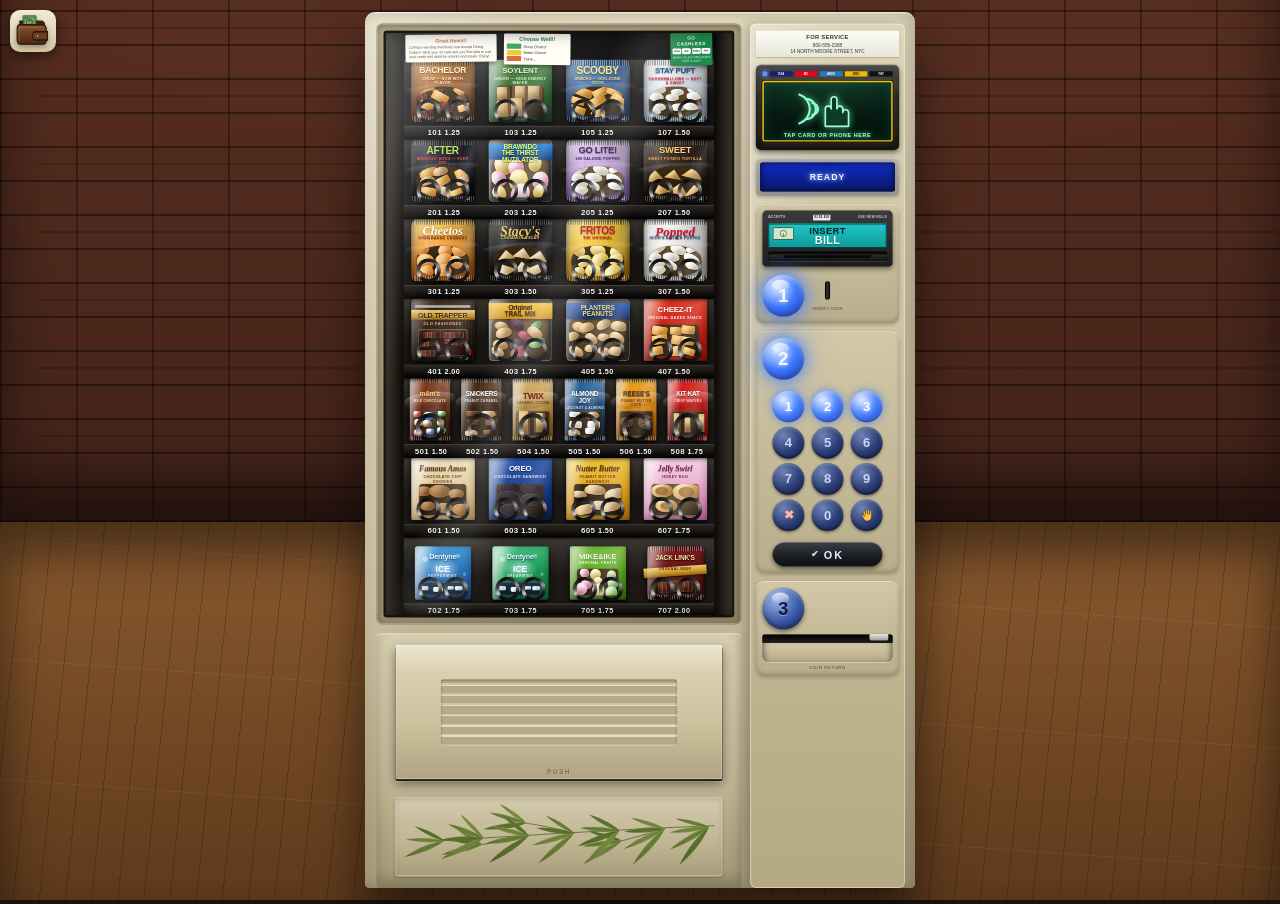
==== commit 465d001b: "Some animation changes" ====
--- a/vending_machine_sim.html
+++ b/vending_machine_sim.html
@@ -1074,10 +1074,24 @@
 .fx-plant i:nth-child(odd){right:2px;transform-origin:right bottom}.fx-plant i:nth-child(even){left:2px;transform-origin:left bottom;rotate:180deg}
 @keyframes plantgrow{0%{height:0;opacity:0}18%{opacity:1}68%{height:430px;opacity:1}88%{height:430px;opacity:.8}100%{height:360px;opacity:0}}
 @keyframes leafgrow{to{transform:scale(1)}}
+.fx-rocket{position:absolute;width:230px;height:108px;z-index:12;opacity:0;transform-origin:58% 50%;
+  filter:drop-shadow(0 12px 8px rgba(0,0,0,.7));animation:rocketlaunch 4s cubic-bezier(.18,.65,.22,1) forwards}
+.fx-rocket svg{display:block;width:100%;height:100%;overflow:visible}
+.fx-rocket .flame{transform-origin:50px 76px;animation:rocketflame .09s ease-in-out infinite alternate}
+@keyframes rocketflame{to{transform:scaleX(1.45) scaleY(.72)}}
+@keyframes rocketlaunch{
+  0%{opacity:0;transform:translate(0,42px) scale(.12) rotate(-18deg)}
+  10%{opacity:1}
+  24%{opacity:1;transform:translate(20px,-18px) scale(.52) rotate(-20deg)}
+  58%{opacity:1;transform:translate(250px,-330px) scale(1.12) rotate(-28deg)}
+  100%{opacity:0;transform:translate(720px,-980px) scale(.7) rotate(-36deg)}
+}
 #glass.fx-sickly{animation:sicklyflash .8s ease-in-out 2}
+#glass.fx-sickly-long{animation:sicklyflash 1.15s ease-in-out 5}
 @keyframes sicklyflash{50%{filter:hue-rotate(38deg) saturate(1.6);box-shadow:inset 0 0 36px rgba(92,190,44,.35)}}
 @media (prefers-reduced-motion:reduce){
-  .itemholder.fx-scared,.itemholder.fx-faint,.itemholder.fx-puff,#machine.fx-shudder,.fx-gremlin.on,.fx-plant{animation-duration:.01ms!important}
+  .itemholder.fx-scared,.itemholder.fx-faint,.itemholder.fx-puff,#machine.fx-shudder,
+  .fx-gremlin.on,.fx-plant,.fx-rocket{animation-duration:.01ms!important}
 }
 
 /* ---------- narrow / mobile ---------- */
@@ -1601,9 +1615,10 @@
   try{
     const raw=JSON.parse(localStorage.getItem(META_KEY)||"null");
     if(raw&&raw.version===1&&Array.isArray(raw.discovered)&&Array.isArray(raw.solved))
-      return {version:1,discovered:[...new Set(raw.discovered)],solved:[...new Set(raw.solved)],replay:Number(raw.replay)||0};
+      return {version:1,discovered:[...new Set(raw.discovered)],solved:[...new Set(raw.solved)],
+        replay:Number(raw.replay)||0,commandReplay:raw.commandReplay&&typeof raw.commandReplay==="object"?raw.commandReplay:{}};
   }catch(e){}
-  return {version:1,discovered:[],solved:[],replay:0};
+  return {version:1,discovered:[],solved:[],replay:0,commandReplay:{}};
 }
 const META=loadMeta();
 function saveMeta(){try{localStorage.setItem(META_KEY,JSON.stringify(META));}catch(e){}}
@@ -1903,8 +1918,8 @@
 }
 
 const SECRET_COMMANDS={
-  "300":{title:"ORDER ACCEPTED",text:"THE LAST CUSTOMER NEVER LEFT",event:"reverse"},
-  "202":{title:"NUTRITION RECORD",text:"DONOR FIELD: REDACTED",event:"glass"},
+  "300":{title:"BACHELOR CHOW",texts:["NOW WITH FLAVOR!","MAKES ITS OWN GRAVY!"],event:"rocket",duration:4800},
+  "202":{title:"NUTRITION RECORD",text:"THE LAST CUSTOMER NEVER LEFT",event:"glass",duration:6000},
   "969":{title:"INCIDENT REPORT",text:"THE FOOTSTEPS NUMBER FIVE",event:"keys"},
   "100":{title:"MANIFESTATION",text:"IT BORROWED THE CHOSEN SHAPE",event:"shudder"},
   "000":{title:"CARE INSTRUCTIONS",text:"IT WAS NEVER FED. IT STILL GREW.",event:"rear"},
@@ -1914,14 +1929,78 @@
   const cmd=SECRET_COMMANDS[code];if(!cmd||!META.discovered.includes(code))return false;
   S.entry="";highlight();setMode("secretEvent");const scope=new EffectScope();
   try{
-    setVFD(cmd.title,0,1);lcdMsg(cmd.text,3600);sfx.ghost();
-    if(cmd.event==="glass")scope.cls(glassEl,"fx-sickly");
+    const variants=cmd.texts||[cmd.text],replayCount=Number(META.commandReplay[code])||0;
+    const loreText=variants[replayCount%variants.length];
+    const eventDuration=cmd.duration||3700;
+    META.commandReplay[code]=replayCount+1;saveMeta();
+    setVFD(cmd.title,0,1);lcdMsg(loreText,eventDuration-100);sfx.ghost();
+    if(cmd.event==="glass")scope.cls(glassEl,cmd.duration?"fx-sickly-long":"fx-sickly");
     if(cmd.event==="shudder")scope.cls(machineEl,"fx-shudder");
     if(cmd.event==="keys")keys.forEach((k,i)=>setTimeout(()=>press(k),i*45));
-    if(cmd.event==="reverse")[...cascade].reverse().flat().forEach((el,i)=>setTimeout(()=>el.classList.add("lit"),i*45));
+    if(cmd.event==="rocket"){
+      doorOpen=true;scope.cls(doorEl,"pushed");scope.cleanups.push(()=>{doorOpen=false;});
+      const launchTimer=setTimeout(()=>{
+        const bay=$("#bay"),br=bay.getBoundingClientRect(),sr=stage.getBoundingClientRect();
+        const rocket=document.createElement("div");rocket.className="fx-rocket";
+        rocket.style.left=((br.left-sr.left)/scale+br.width/(2*scale)-112)+"px";
+        rocket.style.top=((br.top-sr.top)/scale+br.height/(2*scale)-55)+"px";
+        rocket.innerHTML=`<svg viewBox="0 0 320 150" aria-hidden="true">
+          <defs>
+            <linearGradient id="peBody" x1="0" y1="0" x2="0" y2="1">
+              <stop offset="0" stop-color="#9be3ba"/><stop offset=".54" stop-color="#86d9aa"/>
+              <stop offset=".55" stop-color="#61c98e"/><stop offset="1" stop-color="#45b778"/>
+            </linearGradient>
+            <linearGradient id="peFin" x1="0" y1="0" x2="0" y2="1">
+              <stop offset="0" stop-color="#35b8a4"/><stop offset="1" stop-color="#159b91"/>
+            </linearGradient>
+            <linearGradient id="peGlass" x1="0" y1="0" x2="1" y2="1">
+              <stop offset="0" stop-color="#b7ffff"/><stop offset="1" stop-color="#20d8ef"/>
+            </linearGradient>
+          </defs>
+          <g class="flame">
+            <path d="M48 68C28 65 12 68 0 76c13 10 29 13 49 9z" fill="#ef3d27" stroke="#502018" stroke-width="2"/>
+            <path d="M48 72C32 71 22 73 14 77c9 5 20 6 34 4z" fill="#ffd95b"/>
+          </g>
+          <!-- tall swept tail and lower landing fin traced from the silhouette reference -->
+          <path d="M83 62C72 42 60 22 43 9L8 5l4 10 48 41z" fill="url(#peFin)" stroke="#173c35" stroke-width="3"/>
+          <path d="M91 98c-6 14-14 30-30 43l-42 5 32-22-13-4 31-23z" fill="url(#peFin)" stroke="#173c35" stroke-width="3"/>
+          <path d="M9 5L1 3l4 9 7 3zM19 146l-11 1 7-8 7 1z" fill="#e84a3e" stroke="#5e231e" stroke-width="1.5"/>
+          <!-- engine bell and ribbed housing -->
+          <path d="M57 61c-15 2-23 9-23 17s8 16 23 19l13-12V70z" fill="#d9d59b" stroke="#3d4328" stroke-width="3"/>
+          <path d="M42 68l-10 2v16l10 3z" fill="#b9b676" stroke="#3d4328" stroke-width="2"/>
+          <path d="M49 65v29M54 63v33M59 62v35M64 63v31" stroke="#77774d" stroke-width="2"/>
+          <!-- primary fuselage -->
+          <path d="M66 61C107 40 181 38 242 52c34 8 56 21 72 35-21 22-57 34-105 39-58 6-111-1-142-20-12-8-13-36-1-45z"
+            fill="url(#peBody)" stroke="#153d2c" stroke-width="3"/>
+          <path d="M68 98c56 18 145 22 218-2-25 22-69 31-124 31-43-1-77-8-95-21z" fill="#35ad70" opacity=".55"/>
+          <!-- bright red belt around the hull -->
+          <path d="M61 88c75 13 174 16 248 1" fill="none" stroke="#651d22" stroke-width="7"/>
+          <path d="M61 86c75 13 174 16 248 1" fill="none" stroke="#ff4c4f" stroke-width="4"/>
+          <!-- cockpit canopy -->
+          <path d="M245 58c25 5 43 13 56 24l-9 8-47-6-18-14z" fill="url(#peGlass)" stroke="#134c45" stroke-width="3"/>
+          <path d="M248 60l-5 23M267 65l-4 21M285 72l-4 16" stroke="#168d8f" stroke-width="2"/>
+          <!-- portholes -->
+          <g fill="#26332c" stroke="#d8d29a" stroke-width="3">
+            <circle cx="112" cy="69" r="7"/><circle cx="142" cy="65" r="7"/>
+            <circle cx="174" cy="64" r="8"/><circle cx="207" cy="66" r="7"/>
+          </g>
+          <!-- upper turret and antenna -->
+          <path d="M166 49c0-9 8-17 20-17s21 8 21 17l-7 8h-27z" fill="#10b956" stroke="#174b2b" stroke-width="3"/>
+          <path d="M175 33c0-7 4-12 11-12s11 5 11 12z" fill="url(#peGlass)" stroke="#174b2b" stroke-width="2"/>
+          <path d="M202 39l24-14" stroke="#d8d59d" stroke-width="5" stroke-linecap="round"/>
+          <circle cx="228" cy="24" r="5" fill="#d8d59d" stroke="#4f5034" stroke-width="2"/>
+          <!-- round Planet Express tail emblem -->
+          <circle cx="76" cy="48" r="15" fill="#f2edd0" stroke="#128c7d" stroke-width="4"/>
+          <circle cx="76" cy="48" r="9" fill="#27ad96"/>
+          <path d="M70 52l15-12-7 15z" fill="#f2edd0"/>
+        </svg>`;
+        scope.node(fxFront,rocket);tone(105,.9,"sawtooth",.055,260);noise(1.2,.04,500);
+      },480);
+      scope.cleanups.push(()=>clearTimeout(launchTimer));
+    }
     if(cmd.event==="rear"){const g=document.createElement("div");g.className="fx-gremlin on";g.innerHTML='<i class="body"></i><i class="grin"></i>';scope.node(fxRear,g);}
     if(cmd.event==="plant"){const plant=document.createElement("div");plant.className="fx-plant";scope.node(fx,plant);}
-    await delay(3700);
+    await delay(eventDuration);
     if(!META.solved.includes(code)){META.solved.push(code);saveMeta();}
   }finally{scope.cleanup();cascade.flat().forEach(el=>el.classList.remove("lit"));lcd.classList.remove("busy");setMode("idle");refreshVFD();}
   return true;
